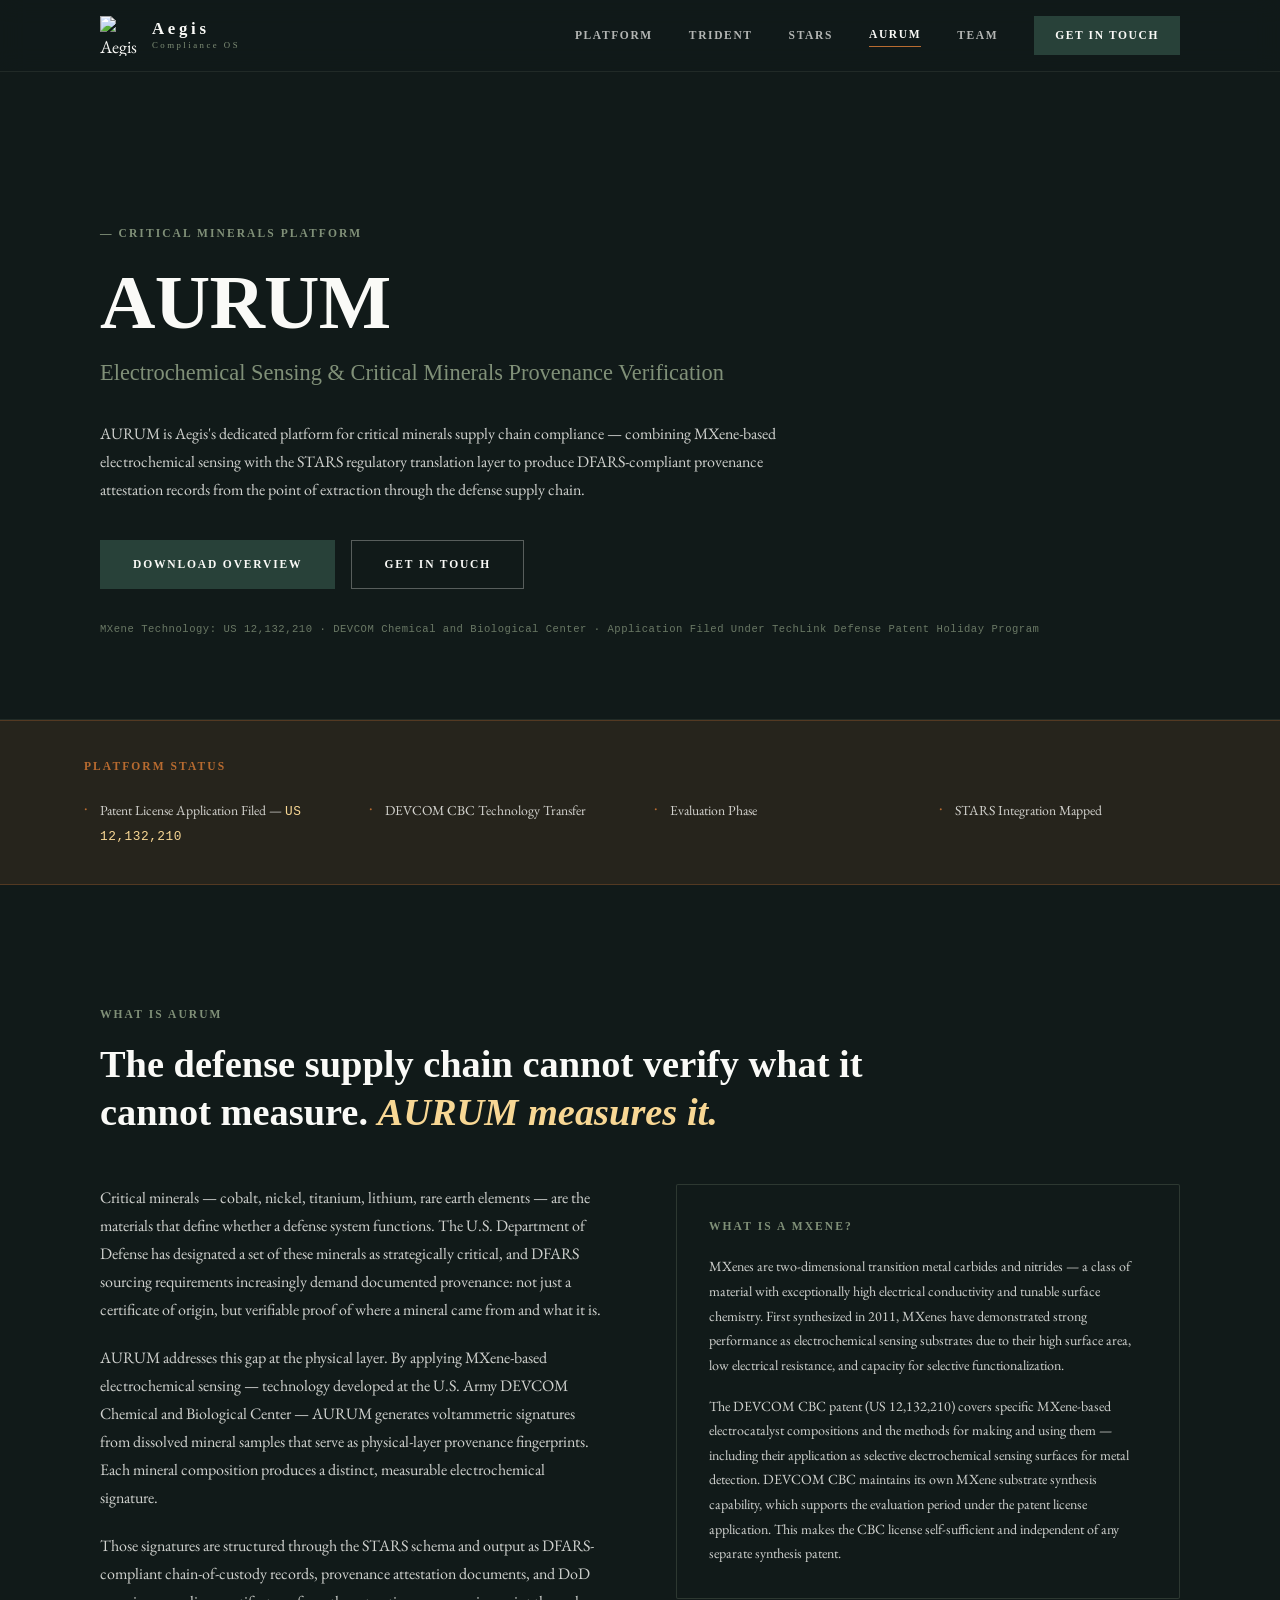
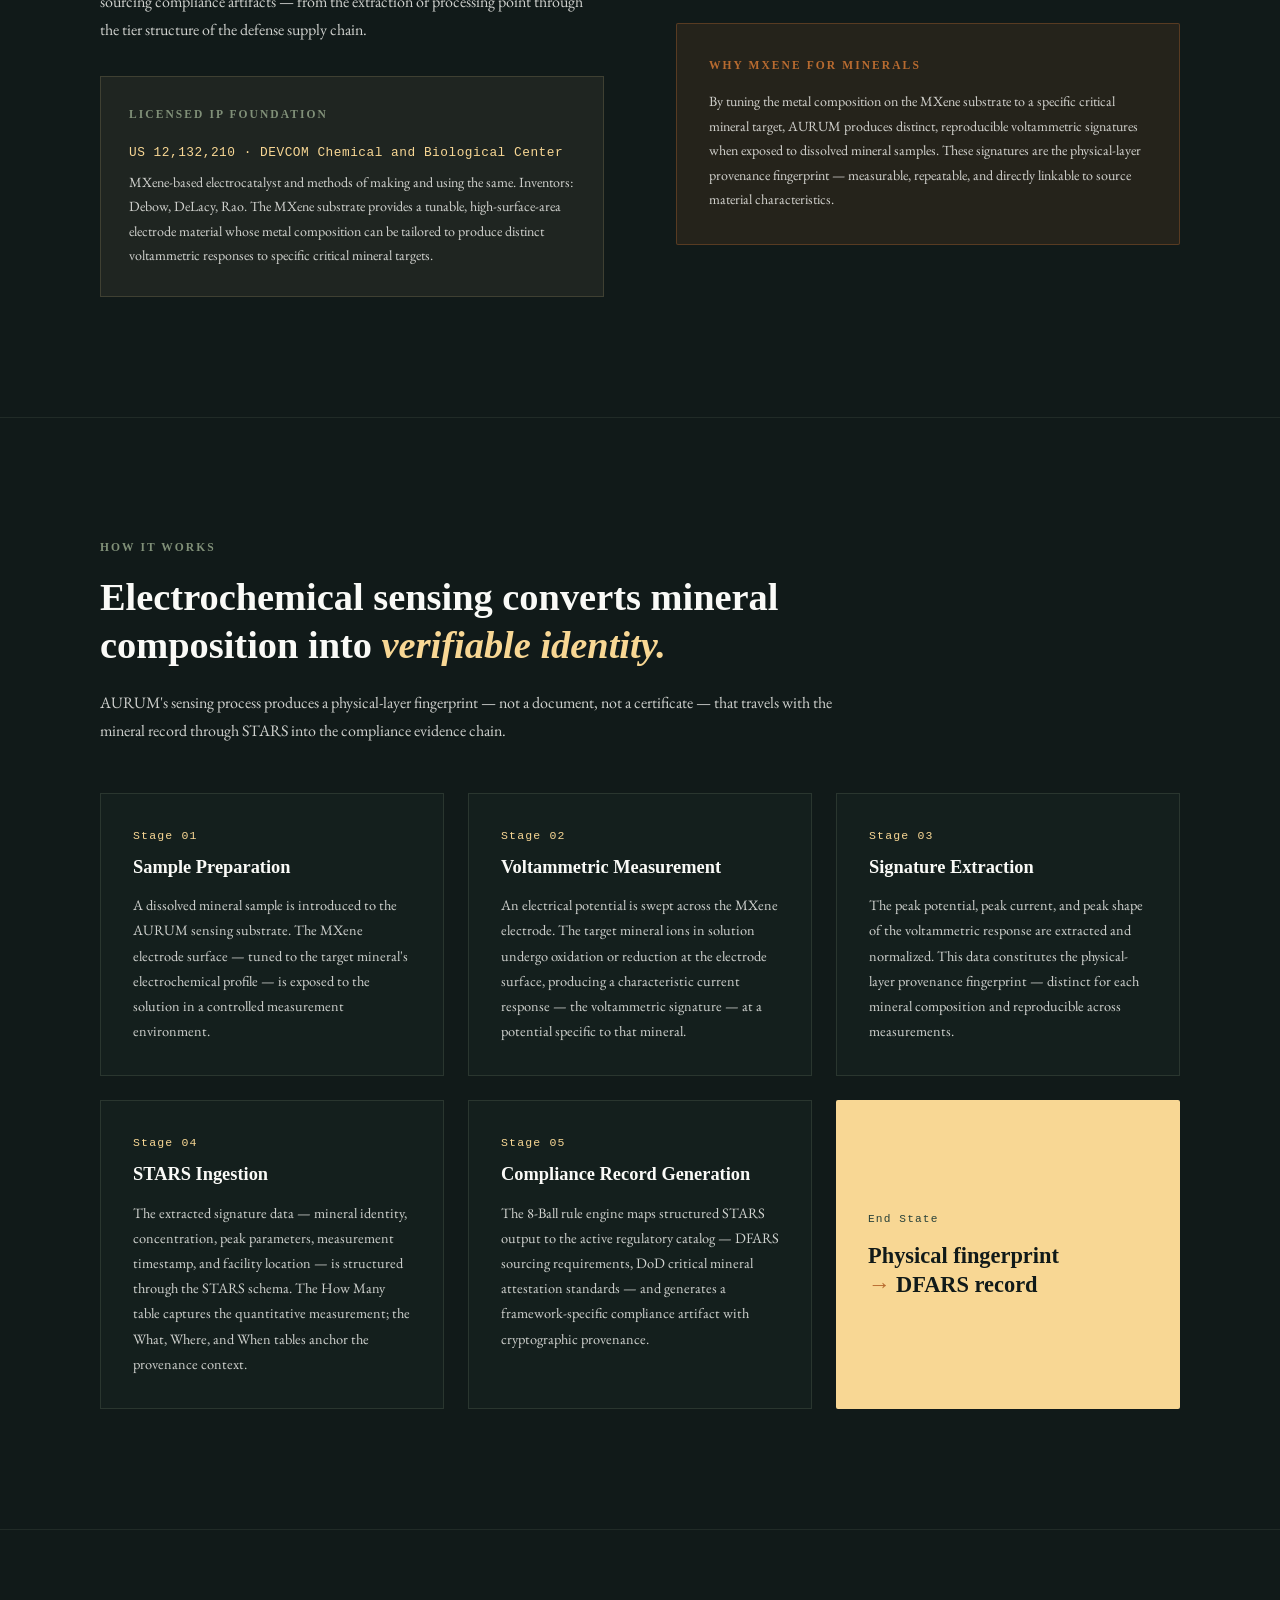
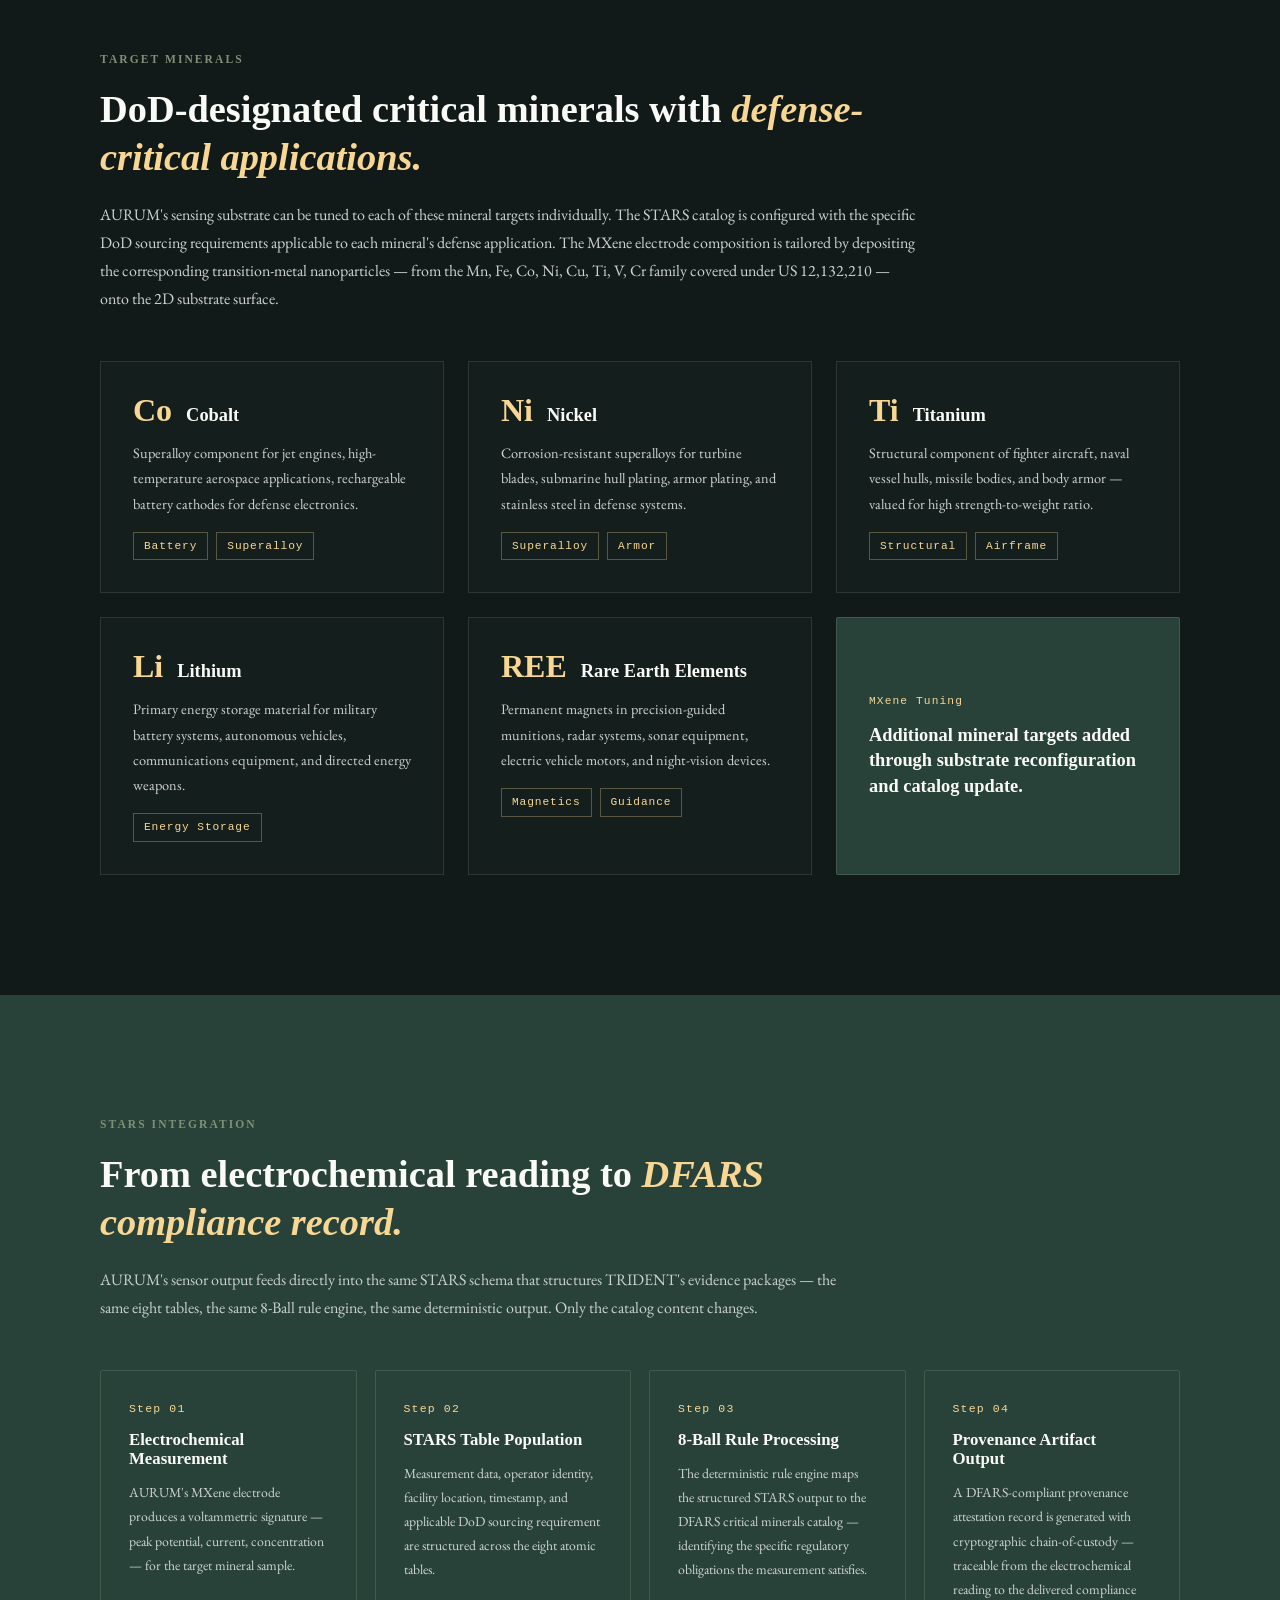
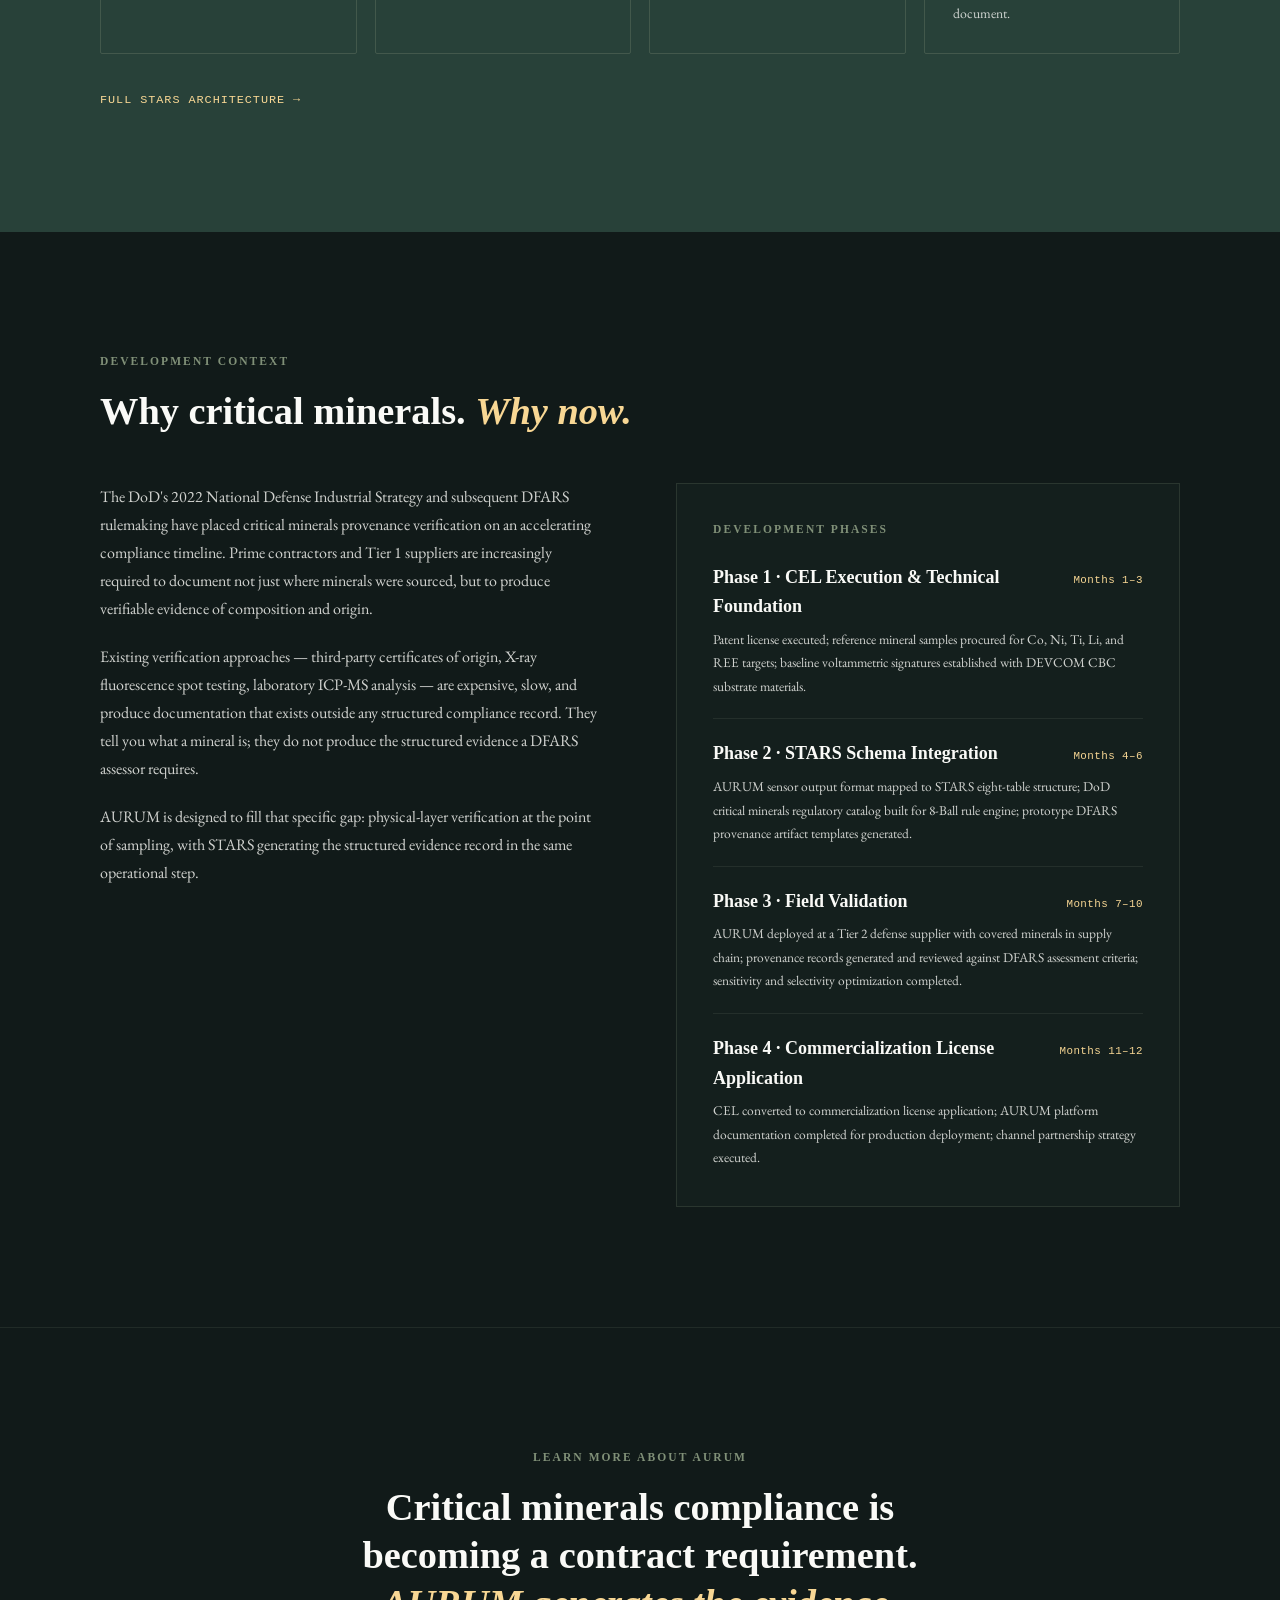
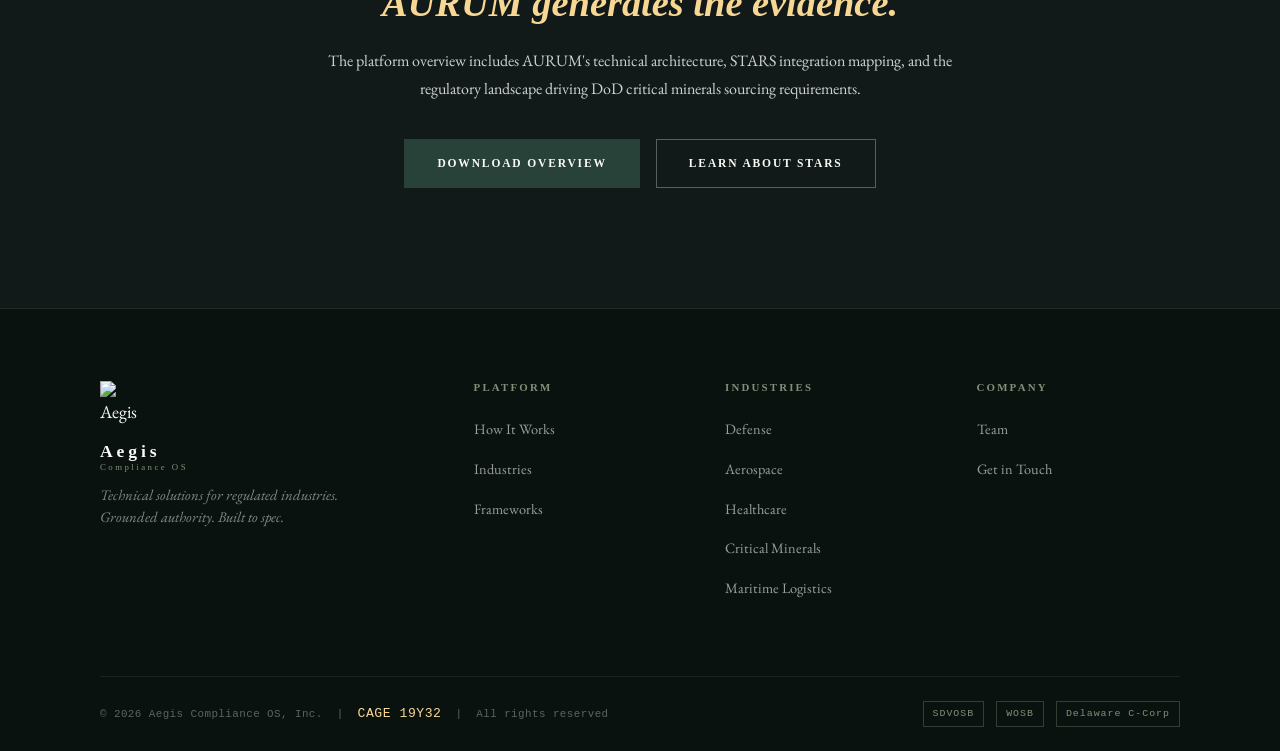
==== pages/aurum.html @ c2fa93b2 "Add AURUM product page (critical minerals platform) Electrochemical sensing & critical minerals prov" ====
<!DOCTYPE html>
<html lang="en">
<head>
  <meta charset="UTF-8">
  <meta name="viewport" content="width=device-width, initial-scale=1.0">
  <title>AURUM — Aegis Compliance OS, Inc.</title>
  <meta name="description" content="AURUM is Aegis's electrochemical sensing platform for critical minerals provenance verification. Built on MXene-based electrocatalyst technology licensed from the U.S. Army DEVCOM Chemical and Biological Center, AURUM generates physical-layer mineral signatures and converts them into DFARS-compliant provenance attestation records through the STARS schema.">
  <link rel="stylesheet" href="../css/kanea.css">
  <link rel="icon" type="image/svg+xml" href="../images/KANEA_logo_emerald.svg">
</head>
<body>

  <header id="site-nav" class="site-nav"></header>

  <main class="main-content">

    <!-- ── HERO ──────────────────────────────────────────── -->
    <section class="page-header">
      <div class="container">
        <p class="eyebrow" style="margin-bottom:16px;">— Critical Minerals Platform</p>
        <h1 class="display" style="margin-bottom:8px;">AURUM</h1>
        <p style="font-family:var(--font-display);font-size:clamp(1.1rem,2vw,1.4rem);color:var(--wasabi);margin-bottom:28px;">Electrochemical Sensing &amp; Critical Minerals Provenance Verification</p>
        <p class="body-text" style="max-width:680px;">
          AURUM is Aegis's dedicated platform for critical minerals supply chain compliance — combining MXene-based electrochemical sensing with the STARS regulatory translation layer to produce DFARS-compliant provenance attestation records from the point of extraction through the defense supply chain.
        </p>
        <div style="display:flex;gap:16px;flex-wrap:wrap;margin-top:36px;">
          <a href="contact.html" class="btn-primary">Download Overview</a>
          <a href="contact.html" class="btn-ghost">Get in Touch</a>
        </div>
        <p class="mono" style="font-size:0.66rem;letter-spacing:0.05em;color:var(--wasabi);margin-top:32px;opacity:0.8;">
          MXene Technology: US 12,132,210 · DEVCOM Chemical and Biological Center · Application Filed Under TechLink Defense Patent Holiday Program
        </p>
      </div>
    </section>

    <!-- ── STATUS BAR ────────────────────────────────────── -->
    <div style="background:rgba(184,107,48,0.12);border-top:1px solid rgba(184,107,48,0.3);border-bottom:1px solid rgba(184,107,48,0.3);">
      <div class="container" style="padding:36px 24px;">
        <p class="eyebrow" style="margin-bottom:22px;color:var(--earth);">Platform Status</p>
        <div class="grid-2" style="grid-template-columns:repeat(4,1fr);gap:28px;">
          <div style="display:flex;gap:12px;align-items:flex-start;">
            <span style="color:var(--earth);font-size:1.1rem;line-height:1;">·</span>
            <span class="body-text" style="font-size:0.86rem;margin:0;">Patent License Application Filed — <span class="mono" style="color:var(--khaki);font-size:0.8rem;">US 12,132,210</span></span>
          </div>
          <div style="display:flex;gap:12px;align-items:flex-start;">
            <span style="color:var(--earth);font-size:1.1rem;line-height:1;">·</span>
            <span class="body-text" style="font-size:0.86rem;margin:0;">DEVCOM CBC Technology Transfer</span>
          </div>
          <div style="display:flex;gap:12px;align-items:flex-start;">
            <span style="color:var(--earth);font-size:1.1rem;line-height:1;">·</span>
            <span class="body-text" style="font-size:0.86rem;margin:0;">Evaluation Phase</span>
          </div>
          <div style="display:flex;gap:12px;align-items:flex-start;">
            <span style="color:var(--earth);font-size:1.1rem;line-height:1;">·</span>
            <span class="body-text" style="font-size:0.86rem;margin:0;">STARS Integration Mapped</span>
          </div>
        </div>
      </div>
    </div>

    <!-- ── WHAT IS AURUM ─────────────────────────────────── -->
    <section id="what-is-aurum">
      <div class="container">
        <p class="eyebrow" style="margin-bottom:16px;">What Is AURUM</p>
        <h2 style="font-family:var(--font-display);font-weight:700;font-size:clamp(1.7rem,3.2vw,2.4rem);line-height:1.25;color:var(--warm-white);max-width:820px;">
          The defense supply chain cannot verify what it cannot measure. <em style="color:var(--khaki);font-style:italic;">AURUM measures it.</em>
        </h2>
        <div class="grid-2" style="gap:72px;align-items:start;margin-top:48px;">
          <div>
            <p class="body-text" style="margin-bottom:20px;">
              Critical minerals — cobalt, nickel, titanium, lithium, rare earth elements — are the materials that define whether a defense system functions. The U.S. Department of Defense has designated a set of these minerals as strategically critical, and DFARS sourcing requirements increasingly demand documented provenance: not just a certificate of origin, but verifiable proof of where a mineral came from and what it is.
            </p>
            <p class="body-text" style="margin-bottom:20px;">
              AURUM addresses this gap at the physical layer. By applying MXene-based electrochemical sensing — technology developed at the U.S. Army DEVCOM Chemical and Biological Center — AURUM generates voltammetric signatures from dissolved mineral samples that serve as physical-layer provenance fingerprints. Each mineral composition produces a distinct, measurable electrochemical signature.
            </p>
            <p class="body-text" style="margin-bottom:32px;">
              Those signatures are structured through the STARS schema and output as DFARS-compliant chain-of-custody records, provenance attestation documents, and DoD sourcing compliance artifacts — from the extraction or processing point through the tier structure of the defense supply chain.
            </p>
            <div class="panel-khaki" style="padding:28px;">
              <p class="eyebrow" style="margin-bottom:18px;">Licensed IP Foundation</p>
              <p class="mono" style="font-size:0.8rem;color:var(--khaki);margin-bottom:6px;">US 12,132,210 · DEVCOM Chemical and Biological Center</p>
              <p class="body-text" style="font-size:0.88rem;margin:0;">MXene-based electrocatalyst and methods of making and using the same. Inventors: Debow, DeLacy, Rao. The MXene substrate provides a tunable, high-surface-area electrode material whose metal composition can be tailored to produce distinct voltammetric responses to specific critical mineral targets.</p>
            </div>
          </div>
          <div>
            <div style="background:var(--noir);border:1px solid rgba(128,144,120,0.25);border-radius:2px;padding:32px;margin-bottom:24px;">
              <p class="eyebrow" style="margin-bottom:18px;">What Is a MXene?</p>
              <p class="body-text" style="font-size:0.88rem;margin-bottom:16px;">MXenes are two-dimensional transition metal carbides and nitrides — a class of material with exceptionally high electrical conductivity and tunable surface chemistry. First synthesized in 2011, MXenes have demonstrated strong performance as electrochemical sensing substrates due to their high surface area, low electrical resistance, and capacity for selective functionalization.</p>
              <p class="body-text" style="font-size:0.88rem;margin:0;">The DEVCOM CBC patent (US 12,132,210) covers specific MXene-based electrocatalyst compositions and the methods for making and using them — including their application as selective electrochemical sensing surfaces for metal detection. DEVCOM CBC maintains its own MXene substrate synthesis capability, which supports the evaluation period under the patent license application. This makes the CBC license self-sufficient and independent of any separate synthesis patent.</p>
            </div>
            <div style="background:rgba(184,107,48,0.12);border:1px solid rgba(184,107,48,0.35);border-radius:2px;padding:32px;">
              <p class="eyebrow" style="margin-bottom:14px;color:var(--earth);">Why MXene for Minerals</p>
              <p class="body-text" style="font-size:0.88rem;margin:0;">By tuning the metal composition on the MXene substrate to a specific critical mineral target, AURUM produces distinct, reproducible voltammetric signatures when exposed to dissolved mineral samples. These signatures are the physical-layer provenance fingerprint — measurable, repeatable, and directly linkable to source material characteristics.</p>
            </div>
          </div>
        </div>
      </div>
    </section>

    <!-- ── HOW IT WORKS ──────────────────────────────────── -->
    <section style="background:var(--noir);border-top:1px solid rgba(128,144,120,0.15);border-bottom:1px solid rgba(128,144,120,0.15);">
      <div class="container">
        <p class="eyebrow" style="margin-bottom:16px;">How It Works</p>
        <h2 style="font-family:var(--font-display);font-weight:700;font-size:clamp(1.7rem,3.2vw,2.4rem);line-height:1.25;color:var(--warm-white);max-width:820px;">
          Electrochemical sensing converts mineral composition into <em style="color:var(--khaki);font-style:italic;">verifiable identity.</em>
        </h2>
        <p class="body-text" style="max-width:760px;margin-top:20px;">
          AURUM's sensing process produces a physical-layer fingerprint — not a document, not a certificate — that travels with the mineral record through STARS into the compliance evidence chain.
        </p>

        <div class="grid-3" style="gap:24px;margin-top:48px;">
          <div class="card" style="padding:32px;">
            <p class="mono" style="color:var(--khaki);font-size:0.72rem;letter-spacing:0.1em;margin-bottom:12px;">Stage 01</p>
            <h3 style="font-family:var(--font-display);font-weight:700;font-size:1.15rem;color:var(--warm-white);margin-bottom:14px;">Sample Preparation</h3>
            <p class="body-text" style="font-size:0.9rem;margin:0;">A dissolved mineral sample is introduced to the AURUM sensing substrate. The MXene electrode surface — tuned to the target mineral's electrochemical profile — is exposed to the solution in a controlled measurement environment.</p>
          </div>
          <div class="card" style="padding:32px;">
            <p class="mono" style="color:var(--khaki);font-size:0.72rem;letter-spacing:0.1em;margin-bottom:12px;">Stage 02</p>
            <h3 style="font-family:var(--font-display);font-weight:700;font-size:1.15rem;color:var(--warm-white);margin-bottom:14px;">Voltammetric Measurement</h3>
            <p class="body-text" style="font-size:0.9rem;margin:0;">An electrical potential is swept across the MXene electrode. The target mineral ions in solution undergo oxidation or reduction at the electrode surface, producing a characteristic current response — the voltammetric signature — at a potential specific to that mineral.</p>
          </div>
          <div class="card" style="padding:32px;">
            <p class="mono" style="color:var(--khaki);font-size:0.72rem;letter-spacing:0.1em;margin-bottom:12px;">Stage 03</p>
            <h3 style="font-family:var(--font-display);font-weight:700;font-size:1.15rem;color:var(--warm-white);margin-bottom:14px;">Signature Extraction</h3>
            <p class="body-text" style="font-size:0.9rem;margin:0;">The peak potential, peak current, and peak shape of the voltammetric response are extracted and normalized. This data constitutes the physical-layer provenance fingerprint — distinct for each mineral composition and reproducible across measurements.</p>
          </div>
          <div class="card" style="padding:32px;">
            <p class="mono" style="color:var(--khaki);font-size:0.72rem;letter-spacing:0.1em;margin-bottom:12px;">Stage 04</p>
            <h3 style="font-family:var(--font-display);font-weight:700;font-size:1.15rem;color:var(--warm-white);margin-bottom:14px;">STARS Ingestion</h3>
            <p class="body-text" style="font-size:0.9rem;margin:0;">The extracted signature data — mineral identity, concentration, peak parameters, measurement timestamp, and facility location — is structured through the STARS schema. The How Many table captures the quantitative measurement; the What, Where, and When tables anchor the provenance context.</p>
          </div>
          <div class="card" style="padding:32px;">
            <p class="mono" style="color:var(--khaki);font-size:0.72rem;letter-spacing:0.1em;margin-bottom:12px;">Stage 05</p>
            <h3 style="font-family:var(--font-display);font-weight:700;font-size:1.15rem;color:var(--warm-white);margin-bottom:14px;">Compliance Record Generation</h3>
            <p class="body-text" style="font-size:0.9rem;margin:0;">The 8-Ball rule engine maps structured STARS output to the active regulatory catalog — DFARS sourcing requirements, DoD critical mineral attestation standards — and generates a framework-specific compliance artifact with cryptographic provenance.</p>
          </div>
          <div style="background:var(--khaki);border-radius:2px;padding:32px;display:flex;flex-direction:column;justify-content:center;">
            <p class="mono" style="font-size:0.7rem;letter-spacing:0.1em;color:var(--emerald);margin-bottom:12px;">End State</p>
            <p style="font-family:var(--font-display);font-weight:700;font-size:1.4rem;line-height:1.3;color:var(--noir);margin:0;">Physical fingerprint<br><span style="color:var(--earth);">→</span> DFARS record</p>
          </div>
        </div>
      </div>
    </section>

    <!-- ── TARGET MINERALS ───────────────────────────────── -->
    <section>
      <div class="container">
        <p class="eyebrow" style="margin-bottom:16px;">Target Minerals</p>
        <h2 style="font-family:var(--font-display);font-weight:700;font-size:clamp(1.7rem,3.2vw,2.4rem);line-height:1.25;color:var(--warm-white);max-width:780px;">
          DoD-designated critical minerals with <em style="color:var(--khaki);font-style:italic;">defense-critical applications.</em>
        </h2>
        <p class="body-text" style="max-width:820px;margin-top:20px;">
          AURUM's sensing substrate can be tuned to each of these mineral targets individually. The STARS catalog is configured with the specific DoD sourcing requirements applicable to each mineral's defense application. The MXene electrode composition is tailored by depositing the corresponding transition-metal nanoparticles — from the Mn, Fe, Co, Ni, Cu, Ti, V, Cr family covered under US 12,132,210 — onto the 2D substrate surface.
        </p>

        <div class="grid-3" style="gap:24px;margin-top:48px;">

          <div class="card" style="padding:32px;">
            <div style="display:flex;align-items:baseline;gap:14px;margin-bottom:14px;">
              <span style="font-family:var(--font-display);font-weight:700;font-size:2rem;color:var(--khaki);line-height:1;">Co</span>
              <h3 style="font-family:var(--font-display);font-weight:700;font-size:1.15rem;color:var(--warm-white);margin:0;">Cobalt</h3>
            </div>
            <p class="body-text" style="font-size:0.9rem;margin-bottom:16px;">Superalloy component for jet engines, high-temperature aerospace applications, rechargeable battery cathodes for defense electronics.</p>
            <div style="display:flex;flex-wrap:wrap;gap:8px;"><span class="tag">Battery</span><span class="tag">Superalloy</span></div>
          </div>

          <div class="card" style="padding:32px;">
            <div style="display:flex;align-items:baseline;gap:14px;margin-bottom:14px;">
              <span style="font-family:var(--font-display);font-weight:700;font-size:2rem;color:var(--khaki);line-height:1;">Ni</span>
              <h3 style="font-family:var(--font-display);font-weight:700;font-size:1.15rem;color:var(--warm-white);margin:0;">Nickel</h3>
            </div>
            <p class="body-text" style="font-size:0.9rem;margin-bottom:16px;">Corrosion-resistant superalloys for turbine blades, submarine hull plating, armor plating, and stainless steel in defense systems.</p>
            <div style="display:flex;flex-wrap:wrap;gap:8px;"><span class="tag">Superalloy</span><span class="tag">Armor</span></div>
          </div>

          <div class="card" style="padding:32px;">
            <div style="display:flex;align-items:baseline;gap:14px;margin-bottom:14px;">
              <span style="font-family:var(--font-display);font-weight:700;font-size:2rem;color:var(--khaki);line-height:1;">Ti</span>
              <h3 style="font-family:var(--font-display);font-weight:700;font-size:1.15rem;color:var(--warm-white);margin:0;">Titanium</h3>
            </div>
            <p class="body-text" style="font-size:0.9rem;margin-bottom:16px;">Structural component of fighter aircraft, naval vessel hulls, missile bodies, and body armor — valued for high strength-to-weight ratio.</p>
            <div style="display:flex;flex-wrap:wrap;gap:8px;"><span class="tag">Structural</span><span class="tag">Airframe</span></div>
          </div>

          <div class="card" style="padding:32px;">
            <div style="display:flex;align-items:baseline;gap:14px;margin-bottom:14px;">
              <span style="font-family:var(--font-display);font-weight:700;font-size:2rem;color:var(--khaki);line-height:1;">Li</span>
              <h3 style="font-family:var(--font-display);font-weight:700;font-size:1.15rem;color:var(--warm-white);margin:0;">Lithium</h3>
            </div>
            <p class="body-text" style="font-size:0.9rem;margin-bottom:16px;">Primary energy storage material for military battery systems, autonomous vehicles, communications equipment, and directed energy weapons.</p>
            <div style="display:flex;flex-wrap:wrap;gap:8px;"><span class="tag">Energy Storage</span></div>
          </div>

          <div class="card" style="padding:32px;">
            <div style="display:flex;align-items:baseline;gap:14px;margin-bottom:14px;">
              <span style="font-family:var(--font-display);font-weight:700;font-size:2rem;color:var(--khaki);line-height:1;">REE</span>
              <h3 style="font-family:var(--font-display);font-weight:700;font-size:1.15rem;color:var(--warm-white);margin:0;">Rare Earth Elements</h3>
            </div>
            <p class="body-text" style="font-size:0.9rem;margin-bottom:16px;">Permanent magnets in precision-guided munitions, radar systems, sonar equipment, electric vehicle motors, and night-vision devices.</p>
            <div style="display:flex;flex-wrap:wrap;gap:8px;"><span class="tag">Magnetics</span><span class="tag">Guidance</span></div>
          </div>

          <div style="background:var(--emerald);border:1px solid rgba(128,144,120,0.3);border-radius:2px;padding:32px;display:flex;flex-direction:column;justify-content:center;">
            <p class="mono" style="font-size:0.7rem;letter-spacing:0.1em;color:var(--khaki);margin-bottom:12px;">MXene Tuning</p>
            <p style="font-family:var(--font-display);font-weight:700;font-size:1.15rem;line-height:1.4;color:var(--warm-white);margin:0;">Additional mineral targets added through substrate reconfiguration and catalog update.</p>
          </div>

        </div>
      </div>
    </section>

    <!-- ── STARS INTEGRATION ─────────────────────────────── -->
    <section style="background:var(--emerald);">
      <div class="container">
        <p class="eyebrow" style="margin-bottom:16px;">STARS Integration</p>
        <h2 style="font-family:var(--font-display);font-weight:700;font-size:clamp(1.7rem,3.2vw,2.4rem);line-height:1.25;color:var(--warm-white);max-width:720px;">
          From electrochemical reading to <em style="color:var(--khaki);font-style:italic;">DFARS compliance record.</em>
        </h2>
        <p class="body-text" style="max-width:760px;margin-top:20px;color:rgba(250,250,247,0.78);">
          AURUM's sensor output feeds directly into the same STARS schema that structures TRIDENT's evidence packages — the same eight tables, the same 8-Ball rule engine, the same deterministic output. Only the catalog content changes.
        </p>

        <div class="grid-2" style="grid-template-columns:repeat(4,1fr);gap:18px;margin-top:48px;">
          <div style="border:1px solid rgba(128,144,120,0.3);border-radius:2px;padding:28px;">
            <p class="mono" style="color:var(--khaki);font-size:0.72rem;letter-spacing:0.1em;margin-bottom:12px;">Step 01</p>
            <h3 style="font-family:var(--font-display);font-weight:700;font-size:1.05rem;color:var(--warm-white);margin-bottom:12px;">Electrochemical Measurement</h3>
            <p class="body-text" style="font-size:0.86rem;margin:0;color:rgba(250,250,247,0.8);">AURUM's MXene electrode produces a voltammetric signature — peak potential, current, concentration — for the target mineral sample.</p>
          </div>
          <div style="border:1px solid rgba(128,144,120,0.3);border-radius:2px;padding:28px;">
            <p class="mono" style="color:var(--khaki);font-size:0.72rem;letter-spacing:0.1em;margin-bottom:12px;">Step 02</p>
            <h3 style="font-family:var(--font-display);font-weight:700;font-size:1.05rem;color:var(--warm-white);margin-bottom:12px;">STARS Table Population</h3>
            <p class="body-text" style="font-size:0.86rem;margin:0;color:rgba(250,250,247,0.8);">Measurement data, operator identity, facility location, timestamp, and applicable DoD sourcing requirement are structured across the eight atomic tables.</p>
          </div>
          <div style="border:1px solid rgba(128,144,120,0.3);border-radius:2px;padding:28px;">
            <p class="mono" style="color:var(--khaki);font-size:0.72rem;letter-spacing:0.1em;margin-bottom:12px;">Step 03</p>
            <h3 style="font-family:var(--font-display);font-weight:700;font-size:1.05rem;color:var(--warm-white);margin-bottom:12px;">8-Ball Rule Processing</h3>
            <p class="body-text" style="font-size:0.86rem;margin:0;color:rgba(250,250,247,0.8);">The deterministic rule engine maps the structured STARS output to the DFARS critical minerals catalog — identifying the specific regulatory obligations the measurement satisfies.</p>
          </div>
          <div style="border:1px solid rgba(128,144,120,0.3);border-radius:2px;padding:28px;">
            <p class="mono" style="color:var(--khaki);font-size:0.72rem;letter-spacing:0.1em;margin-bottom:12px;">Step 04</p>
            <h3 style="font-family:var(--font-display);font-weight:700;font-size:1.05rem;color:var(--warm-white);margin-bottom:12px;">Provenance Artifact Output</h3>
            <p class="body-text" style="font-size:0.86rem;margin:0;color:rgba(250,250,247,0.8);">A DFARS-compliant provenance attestation record is generated with cryptographic chain-of-custody — traceable from the electrochemical reading to the delivered compliance document.</p>
          </div>
        </div>
        <p style="margin-top:28px;"><a href="stars.html" class="mono" style="font-size:0.74rem;letter-spacing:0.08em;text-transform:uppercase;color:var(--khaki);text-decoration:none;">Full STARS architecture →</a></p>
      </div>
    </section>

    <!-- ── DEVELOPMENT CONTEXT ───────────────────────────── -->
    <section>
      <div class="container">
        <p class="eyebrow" style="margin-bottom:16px;">Development Context</p>
        <h2 style="font-family:var(--font-display);font-weight:700;font-size:clamp(1.7rem,3.2vw,2.4rem);line-height:1.25;color:var(--warm-white);max-width:680px;">
          Why critical minerals. <em style="color:var(--khaki);font-style:italic;">Why now.</em>
        </h2>
        <div class="grid-2" style="gap:72px;align-items:start;margin-top:48px;">
          <div>
            <p class="body-text" style="margin-bottom:20px;">
              The DoD's 2022 National Defense Industrial Strategy and subsequent DFARS rulemaking have placed critical minerals provenance verification on an accelerating compliance timeline. Prime contractors and Tier 1 suppliers are increasingly required to document not just where minerals were sourced, but to produce verifiable evidence of composition and origin.
            </p>
            <p class="body-text" style="margin-bottom:20px;">
              Existing verification approaches — third-party certificates of origin, X-ray fluorescence spot testing, laboratory ICP-MS analysis — are expensive, slow, and produce documentation that exists outside any structured compliance record. They tell you what a mineral is; they do not produce the structured evidence a DFARS assessor requires.
            </p>
            <p class="body-text" style="margin:0;">
              AURUM is designed to fill that specific gap: physical-layer verification at the point of sampling, with STARS generating the structured evidence record in the same operational step.
            </p>
          </div>
          <div class="card" style="padding:36px;">
            <p class="eyebrow" style="margin-bottom:24px;">Development Phases</p>
            <div style="display:flex;flex-direction:column;">
              <div style="padding-bottom:20px;border-bottom:1px solid rgba(128,144,120,0.15);">
                <div style="display:flex;justify-content:space-between;align-items:baseline;margin-bottom:6px;">
                  <strong style="color:var(--warm-white);font-family:var(--font-display);">Phase 1 · CEL Execution &amp; Technical Foundation</strong>
                  <span class="mono" style="font-size:0.68rem;color:var(--khaki);white-space:nowrap;">Months 1–3</span>
                </div>
                <p class="body-text" style="font-size:0.84rem;margin:0;">Patent license executed; reference mineral samples procured for Co, Ni, Ti, Li, and REE targets; baseline voltammetric signatures established with DEVCOM CBC substrate materials.</p>
              </div>
              <div style="padding:20px 0;border-bottom:1px solid rgba(128,144,120,0.15);">
                <div style="display:flex;justify-content:space-between;align-items:baseline;margin-bottom:6px;">
                  <strong style="color:var(--warm-white);font-family:var(--font-display);">Phase 2 · STARS Schema Integration</strong>
                  <span class="mono" style="font-size:0.68rem;color:var(--khaki);white-space:nowrap;">Months 4–6</span>
                </div>
                <p class="body-text" style="font-size:0.84rem;margin:0;">AURUM sensor output format mapped to STARS eight-table structure; DoD critical minerals regulatory catalog built for 8-Ball rule engine; prototype DFARS provenance artifact templates generated.</p>
              </div>
              <div style="padding:20px 0;border-bottom:1px solid rgba(128,144,120,0.15);">
                <div style="display:flex;justify-content:space-between;align-items:baseline;margin-bottom:6px;">
                  <strong style="color:var(--warm-white);font-family:var(--font-display);">Phase 3 · Field Validation</strong>
                  <span class="mono" style="font-size:0.68rem;color:var(--khaki);white-space:nowrap;">Months 7–10</span>
                </div>
                <p class="body-text" style="font-size:0.84rem;margin:0;">AURUM deployed at a Tier 2 defense supplier with covered minerals in supply chain; provenance records generated and reviewed against DFARS assessment criteria; sensitivity and selectivity optimization completed.</p>
              </div>
              <div style="padding-top:20px;">
                <div style="display:flex;justify-content:space-between;align-items:baseline;margin-bottom:6px;">
                  <strong style="color:var(--warm-white);font-family:var(--font-display);">Phase 4 · Commercialization License Application</strong>
                  <span class="mono" style="font-size:0.68rem;color:var(--khaki);white-space:nowrap;">Months 11–12</span>
                </div>
                <p class="body-text" style="font-size:0.84rem;margin:0;">CEL converted to commercialization license application; AURUM platform documentation completed for production deployment; channel partnership strategy executed.</p>
              </div>
            </div>
          </div>
        </div>
      </div>
    </section>

    <!-- ── CTA ───────────────────────────────────────────── -->
    <section style="background:var(--noir);border-top:1px solid rgba(128,144,120,0.15);">
      <div class="container" style="text-align:center;max-width:720px;">
        <p class="eyebrow" style="margin-bottom:16px;">Learn More About AURUM</p>
        <h2 style="font-family:var(--font-display);font-weight:700;font-size:clamp(1.6rem,3.2vw,2.4rem);line-height:1.25;color:var(--warm-white);">
          Critical minerals compliance is becoming a contract requirement. <em style="color:var(--khaki);font-style:italic;">AURUM generates the evidence.</em>
        </h2>
        <p class="body-text" style="margin:20px auto 36px;">
          The platform overview includes AURUM's technical architecture, STARS integration mapping, and the regulatory landscape driving DoD critical minerals sourcing requirements.
        </p>
        <div style="display:flex;gap:16px;flex-wrap:wrap;justify-content:center;">
          <a href="contact.html" class="btn-primary">Download Overview</a>
          <a href="stars.html" class="btn-ghost">Learn About STARS</a>
        </div>
      </div>
    </section>

  </main>

  <div id="site-footer"></div>

  <script src="../js/components.js"></script>
  <script>
    renderNav('aurum');
    renderFooter();
  </script>
</body>
</html>
---- css/kanea.css ----
/* ============================================================
   Aegis Compliance OS — Brand CSS
   Brand Guide v1.0 · aegiscompli.tech
   ============================================================ */

@import url('https://fonts.googleapis.com/css2?family=EB+Garamond:ital,wght@0,400;0,500;1,400&display=swap');

/* ── Tokens ─────────────────────────────────────────────── */
:root {
  --emerald:      #284139;
  --wasabi:       #809078;
  --khaki:        #F8D794;
  --earth:        #B86B30;
  --noir:         #111A19;
  --warm-white:   #FAFAF7;

  --font-display: 'Georgia', 'Palatino Linotype', serif;
  --font-body:    'EB Garamond', Garamond, 'Times New Roman', serif;
  --font-mono:    'Courier New', Courier, monospace;

  --nav-h:        72px;
  --max-w:        1160px;
  --section-gap:  120px;
}

/* ── Reset ───────────────────────────────────────────────── */
*, *::before, *::after { box-sizing: border-box; margin: 0; padding: 0; }
html { scroll-behavior: smooth; }

body {
  background: var(--noir);
  color: var(--warm-white);
  font-family: var(--font-body);
  font-size: 18px;
  line-height: 1.65;
  -webkit-font-smoothing: antialiased;
}

img, svg { display: block; max-width: 100%; }
a { color: inherit; text-decoration: none; }
ul { list-style: none; }

/* ── Typography ──────────────────────────────────────────── */
h1, h2, h3, h4 {
  font-family: var(--font-display);
  font-weight: 700;
  line-height: 1.15;
}

.display {
  font-size: clamp(2.8rem, 6vw, 5rem);
  letter-spacing: -0.01em;
}

h2.section-title {
  font-size: clamp(1.8rem, 3vw, 2.6rem);
  color: var(--warm-white);
}

h3 { font-size: 1.25rem; }

.eyebrow {
  font-family: var(--font-display);
  font-size: 0.72rem;
  font-weight: 700;
  letter-spacing: 0.18em;
  text-transform: uppercase;
  color: var(--wasabi);
}

.body-text {
  font-family: var(--font-body);
  font-size: 1rem;
  line-height: 1.75;
  color: rgba(250,250,247,0.82);
}

.mono {
  font-family: var(--font-mono);
  font-size: 0.82rem;
  color: var(--khaki);
  letter-spacing: 0.04em;
}

/* ── Layout ──────────────────────────────────────────────── */
.container {
  width: 100%;
  max-width: var(--max-w);
  margin: 0 auto;
  padding: 0 40px;
}

section { padding: var(--section-gap) 0; }

/* ── Navigation ──────────────────────────────────────────── */
.site-nav {
  position: fixed;
  top: 0; left: 0; right: 0;
  height: var(--nav-h);
  z-index: 100;
  background: rgba(17,26,25,0.92);
  backdrop-filter: blur(12px);
  -webkit-backdrop-filter: blur(12px);
  border-bottom: 1px solid rgba(128,144,120,0.15);
  transition: background 0.3s;
}

.nav-inner {
  display: flex;
  align-items: center;
  justify-content: space-between;
  height: 100%;
  max-width: var(--max-w);
  margin: 0 auto;
  padding: 0 40px;
}

.nav-logo {
  display: flex;
  align-items: center;
  gap: 12px;
  text-decoration: none;
}

.nav-logo img {
  width: 40px;
  height: 40px;
  object-fit: contain;
}

.nav-wordmark {
  font-family: var(--font-display);
  font-weight: 700;
  font-size: 1.05rem;
  letter-spacing: 0.22em;
  color: var(--warm-white);
  line-height: 1;
}

.nav-wordmark span {
  display: block;
  font-size: 0.55rem;
  letter-spacing: 0.28em;
  color: var(--wasabi);
  margin-top: 3px;
  font-weight: 400;
}

.nav-links {
  display: flex;
  align-items: center;
  gap: 36px;
}

.nav-links a {
  font-family: var(--font-display);
  font-size: 0.72rem;
  font-weight: 700;
  letter-spacing: 0.14em;
  text-transform: uppercase;
  color: rgba(250,250,247,0.7);
  transition: color 0.2s;
}

.nav-links a:hover,
.nav-links a.active { color: var(--warm-white); }

.nav-links a.active {
  border-bottom: 1px solid var(--earth);
  padding-bottom: 2px;
}

.nav-cta {
  font-family: var(--font-display);
  font-size: 0.72rem;
  font-weight: 700;
  letter-spacing: 0.14em;
  text-transform: uppercase;
  color: var(--warm-white) !important;
  background: var(--emerald);
  border: 1px solid var(--emerald);
  padding: 9px 20px;
  transition: background 0.2s, border-color 0.2s !important;
}

.nav-cta:hover {
  background: transparent !important;
  border-color: var(--wasabi) !important;
  color: var(--wasabi) !important;
}

.nav-hamburger {
  display: none;
  flex-direction: column;
  gap: 5px;
  cursor: pointer;
  padding: 4px;
  background: none;
  border: none;
}

.nav-hamburger span {
  display: block;
  width: 24px;
  height: 2px;
  background: var(--warm-white);
  transition: all 0.3s;
}

/* ── Emerald rule divider ────────────────────────────────── */
.rule {
  width: 48px;
  height: 2px;
  background: var(--emerald);
  margin: 20px 0 32px;
}

.rule-earth {
  width: 48px;
  height: 2px;
  background: var(--earth);
  margin: 20px 0 32px;
}

/* ── Buttons ─────────────────────────────────────────────── */
.btn-primary {
  display: inline-block;
  font-family: var(--font-display);
  font-weight: 700;
  font-size: 0.72rem;
  letter-spacing: 0.16em;
  text-transform: uppercase;
  color: var(--warm-white);
  background: var(--emerald);
  border: 1px solid var(--emerald);
  padding: 14px 32px;
  transition: background 0.2s, border-color 0.2s;
  cursor: pointer;
}

.btn-primary:hover {
  background: transparent;
  border-color: var(--wasabi);
  color: var(--wasabi);
}

.btn-ghost {
  display: inline-block;
  font-family: var(--font-display);
  font-weight: 700;
  font-size: 0.72rem;
  letter-spacing: 0.16em;
  text-transform: uppercase;
  color: var(--warm-white);
  border: 1px solid rgba(250,250,247,0.3);
  padding: 14px 32px;
  transition: border-color 0.2s, color 0.2s;
  cursor: pointer;
}

.btn-ghost:hover {
  border-color: var(--warm-white);
}

/* ── Cards ───────────────────────────────────────────────── */
.card {
  background: rgba(40,65,57,0.12);
  border: 1px solid rgba(128,144,120,0.2);
  padding: 40px;
  transition: border-color 0.25s;
}

.card:hover {
  border-color: rgba(128,144,120,0.5);
}

.card-earth {
  border-left: 3px solid var(--earth);
}

/* ── Page header (inner pages) ───────────────────────────── */
.page-header {
  padding-top: calc(var(--nav-h) + 80px);
  padding-bottom: 80px;
  border-bottom: 1px solid rgba(128,144,120,0.15);
}

/* ── Tags / badges ───────────────────────────────────────── */
.tag {
  display: inline-block;
  font-family: var(--font-mono);
  font-size: 0.7rem;
  letter-spacing: 0.08em;
  color: var(--khaki);
  border: 1px solid rgba(248,215,148,0.3);
  padding: 4px 10px;
}

.tag-emerald {
  color: var(--wasabi);
  border-color: rgba(128,144,120,0.4);
}

/* ── Two-col grid ────────────────────────────────────────── */
.grid-2 {
  display: grid;
  grid-template-columns: 1fr 1fr;
  gap: 48px;
}

.grid-3 {
  display: grid;
  grid-template-columns: repeat(3, 1fr);
  gap: 32px;
}

/* ── Khaki panel ─────────────────────────────────────────── */
.panel-khaki {
  background: rgba(248,215,148,0.06);
  border: 1px solid rgba(248,215,148,0.15);
  padding: 32px 40px;
}

/* ── Section accent line ─────────────────────────────────── */
.section-accent {
  border-top: 1px solid rgba(128,144,120,0.2);
  padding-top: var(--section-gap);
}

/* ── Footer ──────────────────────────────────────────────── */
.site-footer {
  background: #0A1210;
  border-top: 1px solid rgba(128,144,120,0.2);
  padding: 72px 0 0;
}

.footer-top {
  display: grid;
  grid-template-columns: 1.6fr 1fr 1fr 1fr;
  gap: 48px;
  padding-bottom: 64px;
  border-bottom: 1px solid rgba(128,144,120,0.15);
}

.footer-brand .nav-wordmark {
  font-size: 1.1rem;
  margin-top: 16px;
}

.footer-tagline {
  font-family: var(--font-body);
  font-style: italic;
  font-size: 0.92rem;
  color: rgba(250,250,247,0.5);
  margin-top: 12px;
  line-height: 1.5;
}

.footer-logo-mark {
  width: 48px;
  height: 48px;
}

.footer-col h4 {
  font-family: var(--font-display);
  font-size: 0.68rem;
  font-weight: 700;
  letter-spacing: 0.2em;
  text-transform: uppercase;
  color: var(--wasabi);
  margin-bottom: 20px;
}

.footer-col ul li {
  margin-bottom: 10px;
}

.footer-col ul li a {
  font-family: var(--font-body);
  font-size: 0.9rem;
  color: rgba(250,250,247,0.6);
  transition: color 0.2s;
}

.footer-col ul li a:hover {
  color: var(--warm-white);
}

.footer-bottom {
  display: flex;
  align-items: center;
  justify-content: space-between;
  padding: 24px 0;
  flex-wrap: wrap;
  gap: 12px;
}

.footer-legal {
  font-family: var(--font-mono);
  font-size: 0.68rem;
  color: rgba(250,250,247,0.35);
  letter-spacing: 0.04em;
  line-height: 1.7;
}

.footer-badges {
  display: flex;
  gap: 12px;
  align-items: center;
}

.badge {
  font-family: var(--font-mono);
  font-size: 0.62rem;
  letter-spacing: 0.1em;
  color: var(--wasabi);
  border: 1px solid rgba(128,144,120,0.35);
  padding: 4px 9px;
}

/* ── Main content offset for fixed nav ───────────────────── */
.main-content { padding-top: var(--nav-h); }

/* ── Responsive ──────────────────────────────────────────── */
@media (max-width: 900px) {
  :root { --section-gap: 80px; }
  .container { padding: 0 24px; }

  .nav-links { display: none; }
  .nav-hamburger { display: flex; }

  .nav-links.open {
    display: flex;
    flex-direction: column;
    position: fixed;
    top: var(--nav-h);
    left: 0; right: 0;
    background: var(--noir);
    padding: 32px 24px 48px;
    gap: 28px;
    border-bottom: 1px solid rgba(128,144,120,0.2);
  }

  .grid-2 { grid-template-columns: 1fr; gap: 32px; }
  .grid-3 { grid-template-columns: 1fr; }

  .footer-top {
    grid-template-columns: 1fr 1fr;
    gap: 40px;
  }

  .footer-bottom {
    flex-direction: column;
    align-items: flex-start;
  }
}

@media (max-width: 560px) {
  .footer-top { grid-template-columns: 1fr; }
  .nav-inner { padding: 0 20px; }
  .container { padding: 0 20px; }
}

@media (prefers-reduced-motion: reduce) {
  * { transition: none !important; animation: none !important; }
}
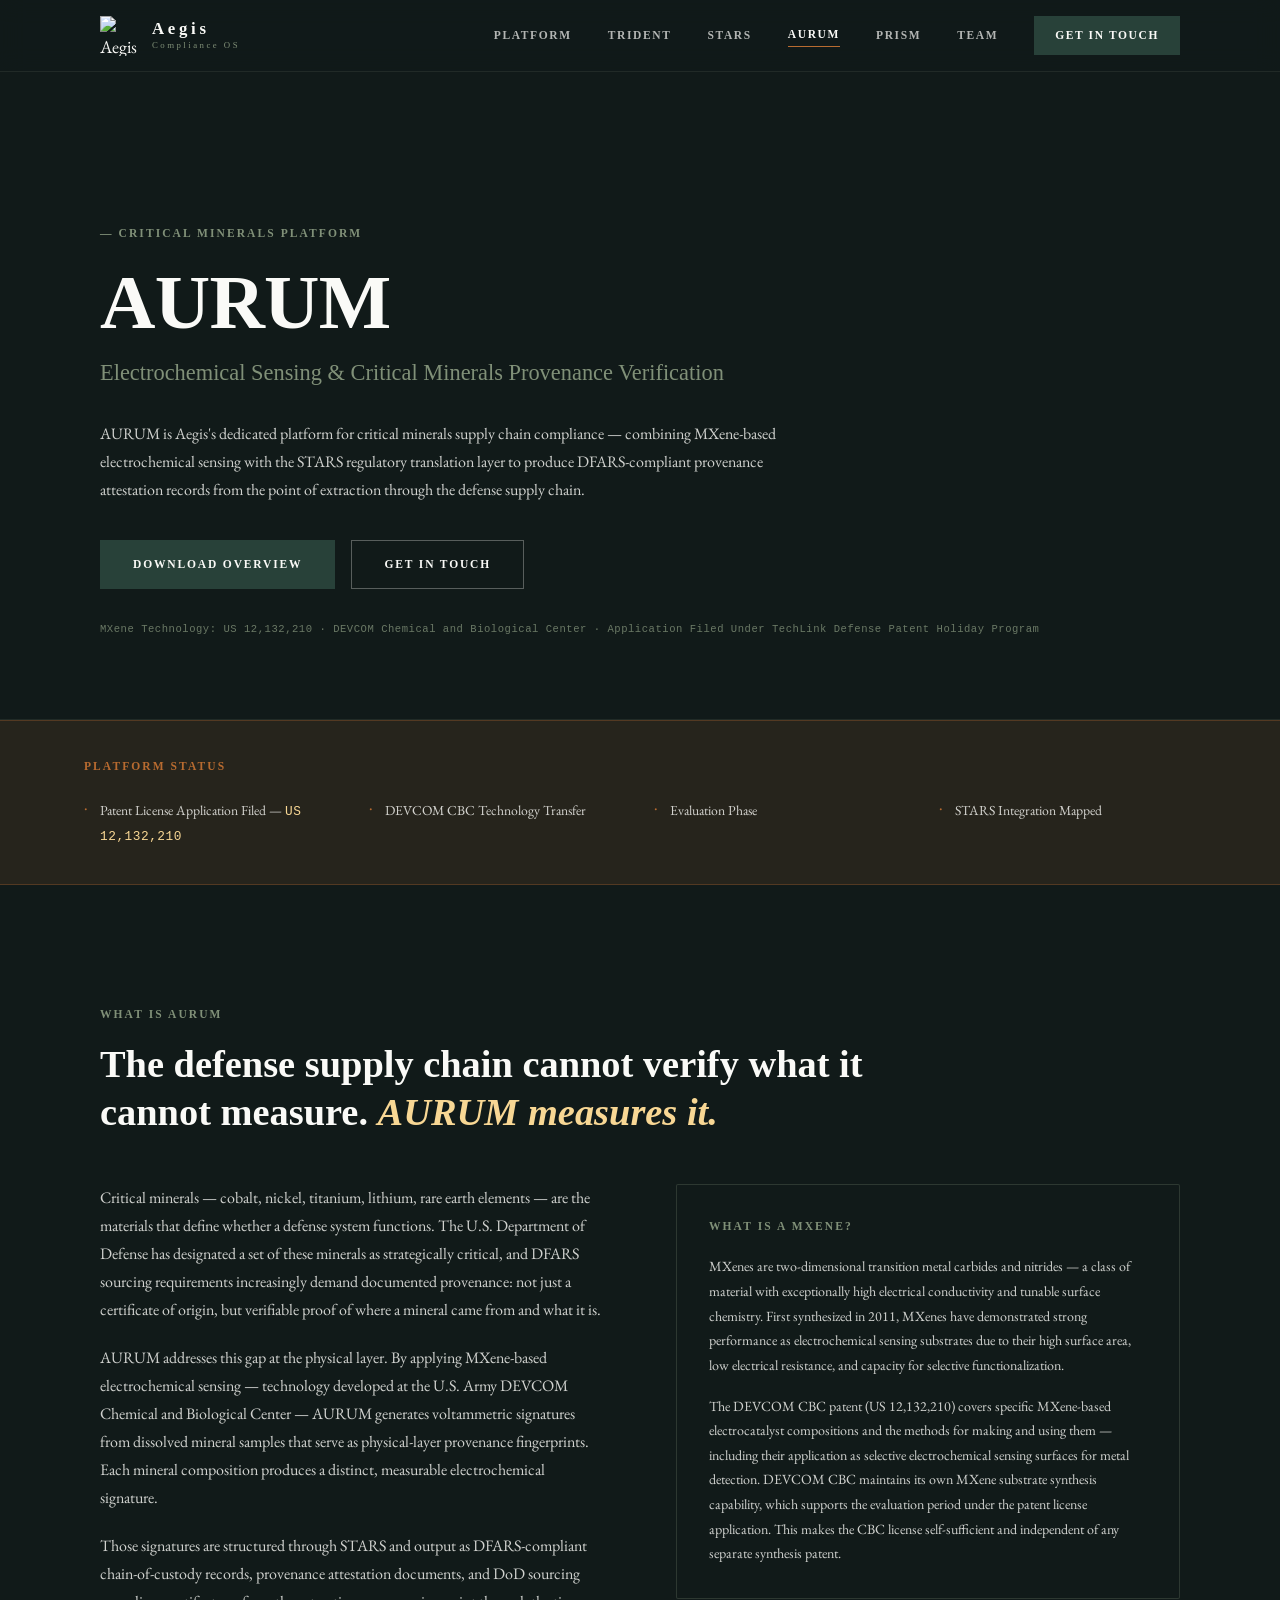
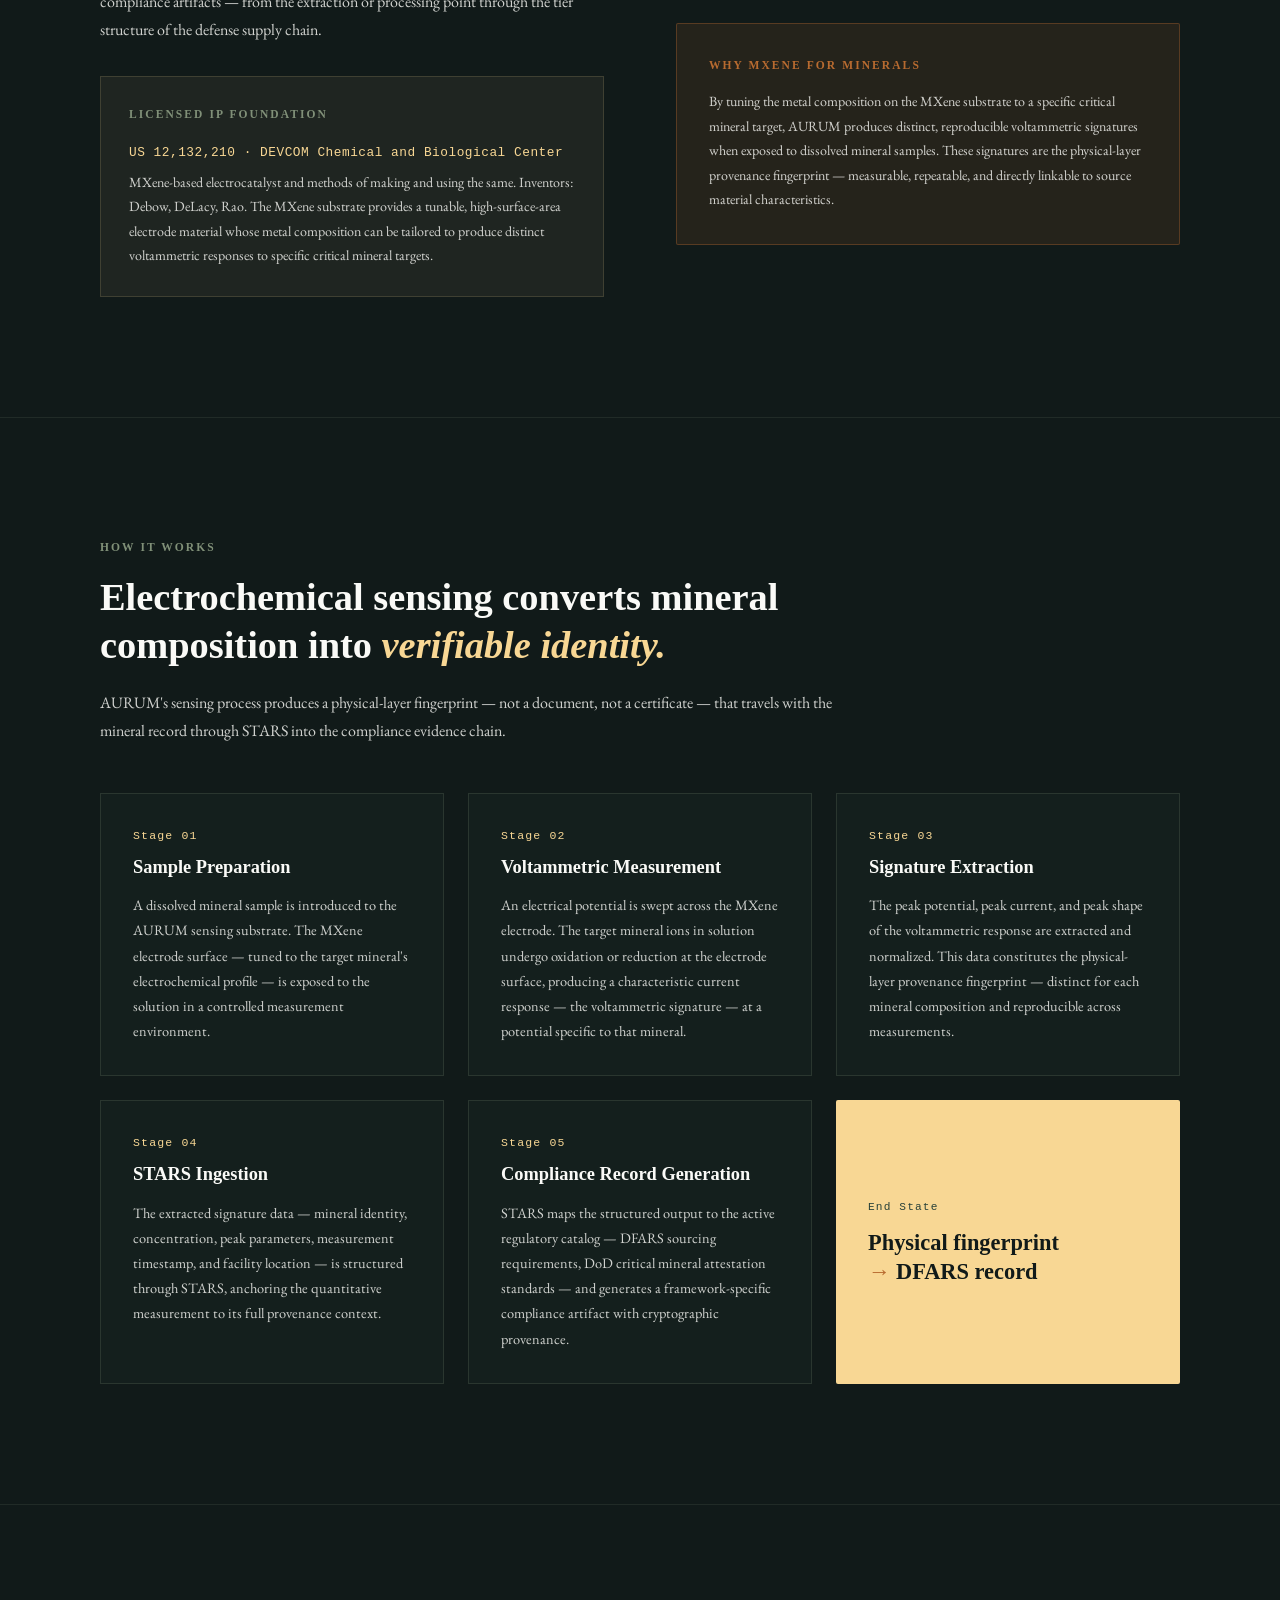
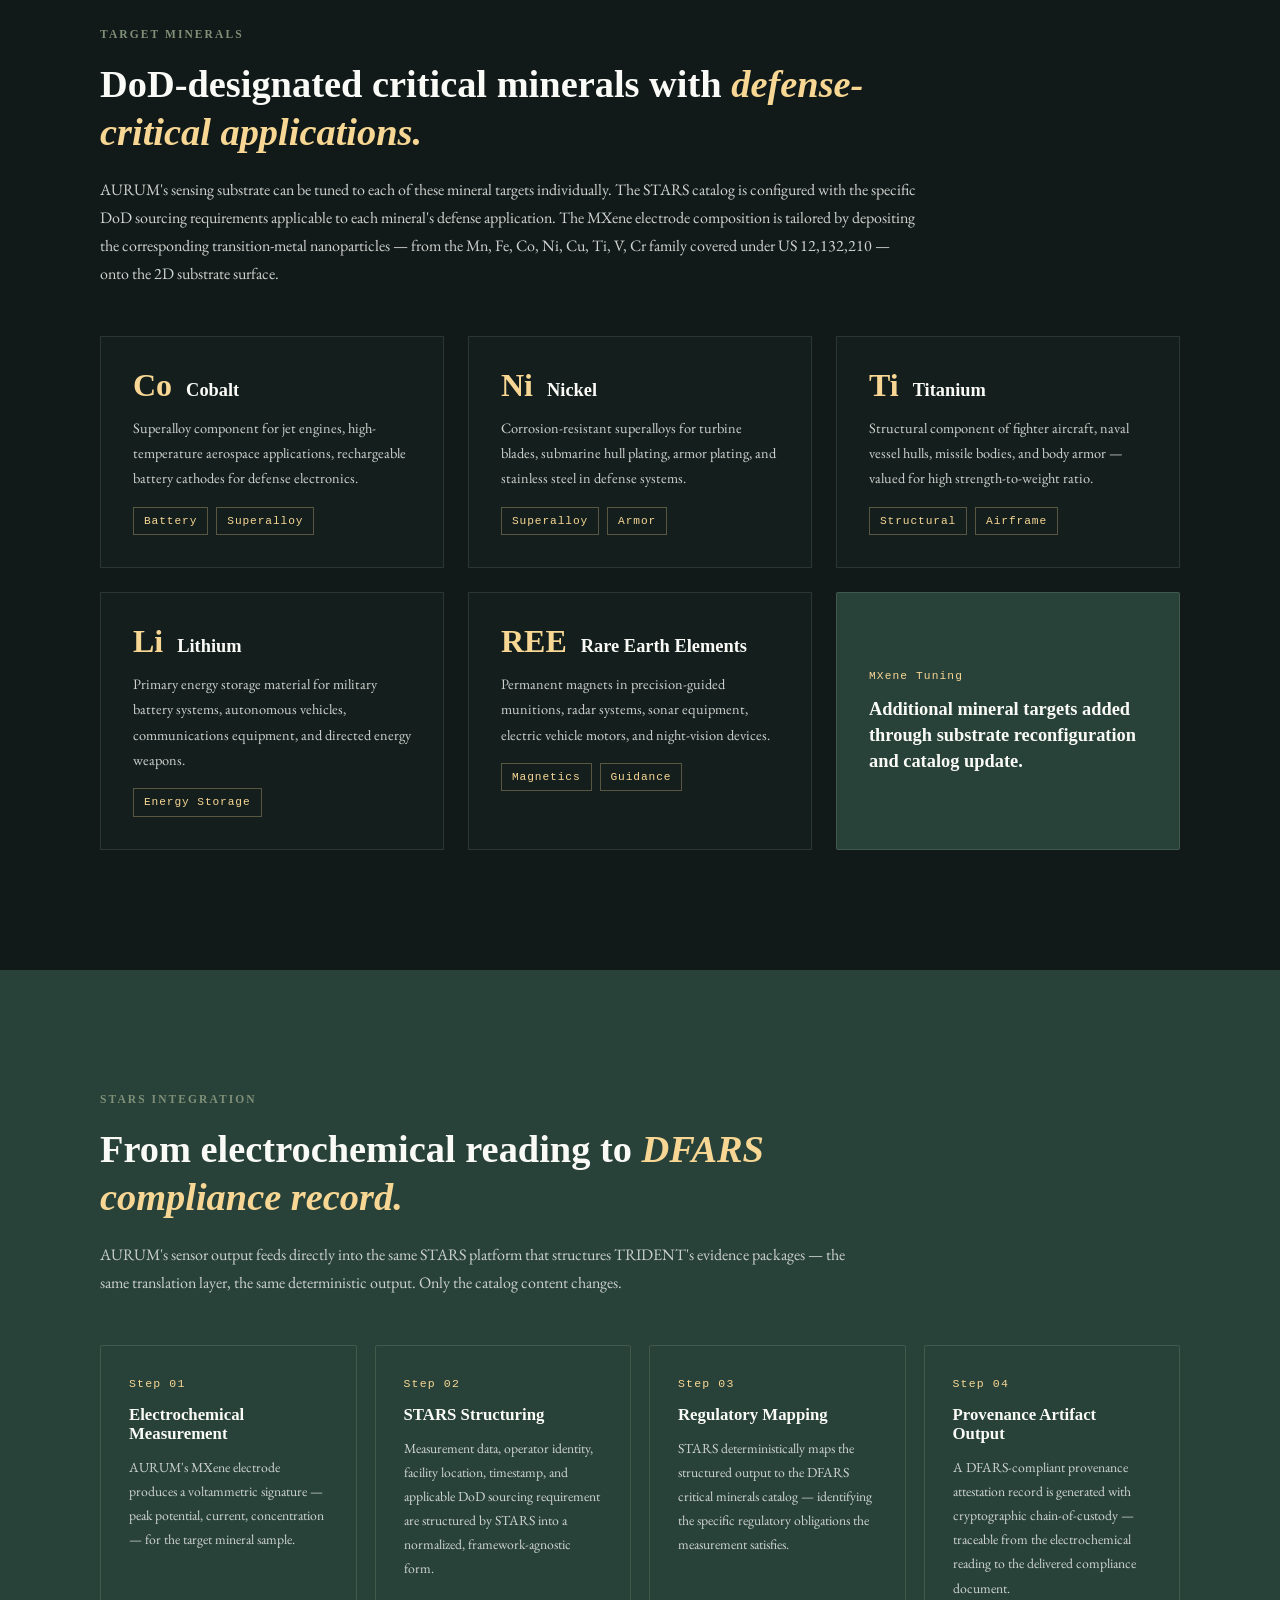
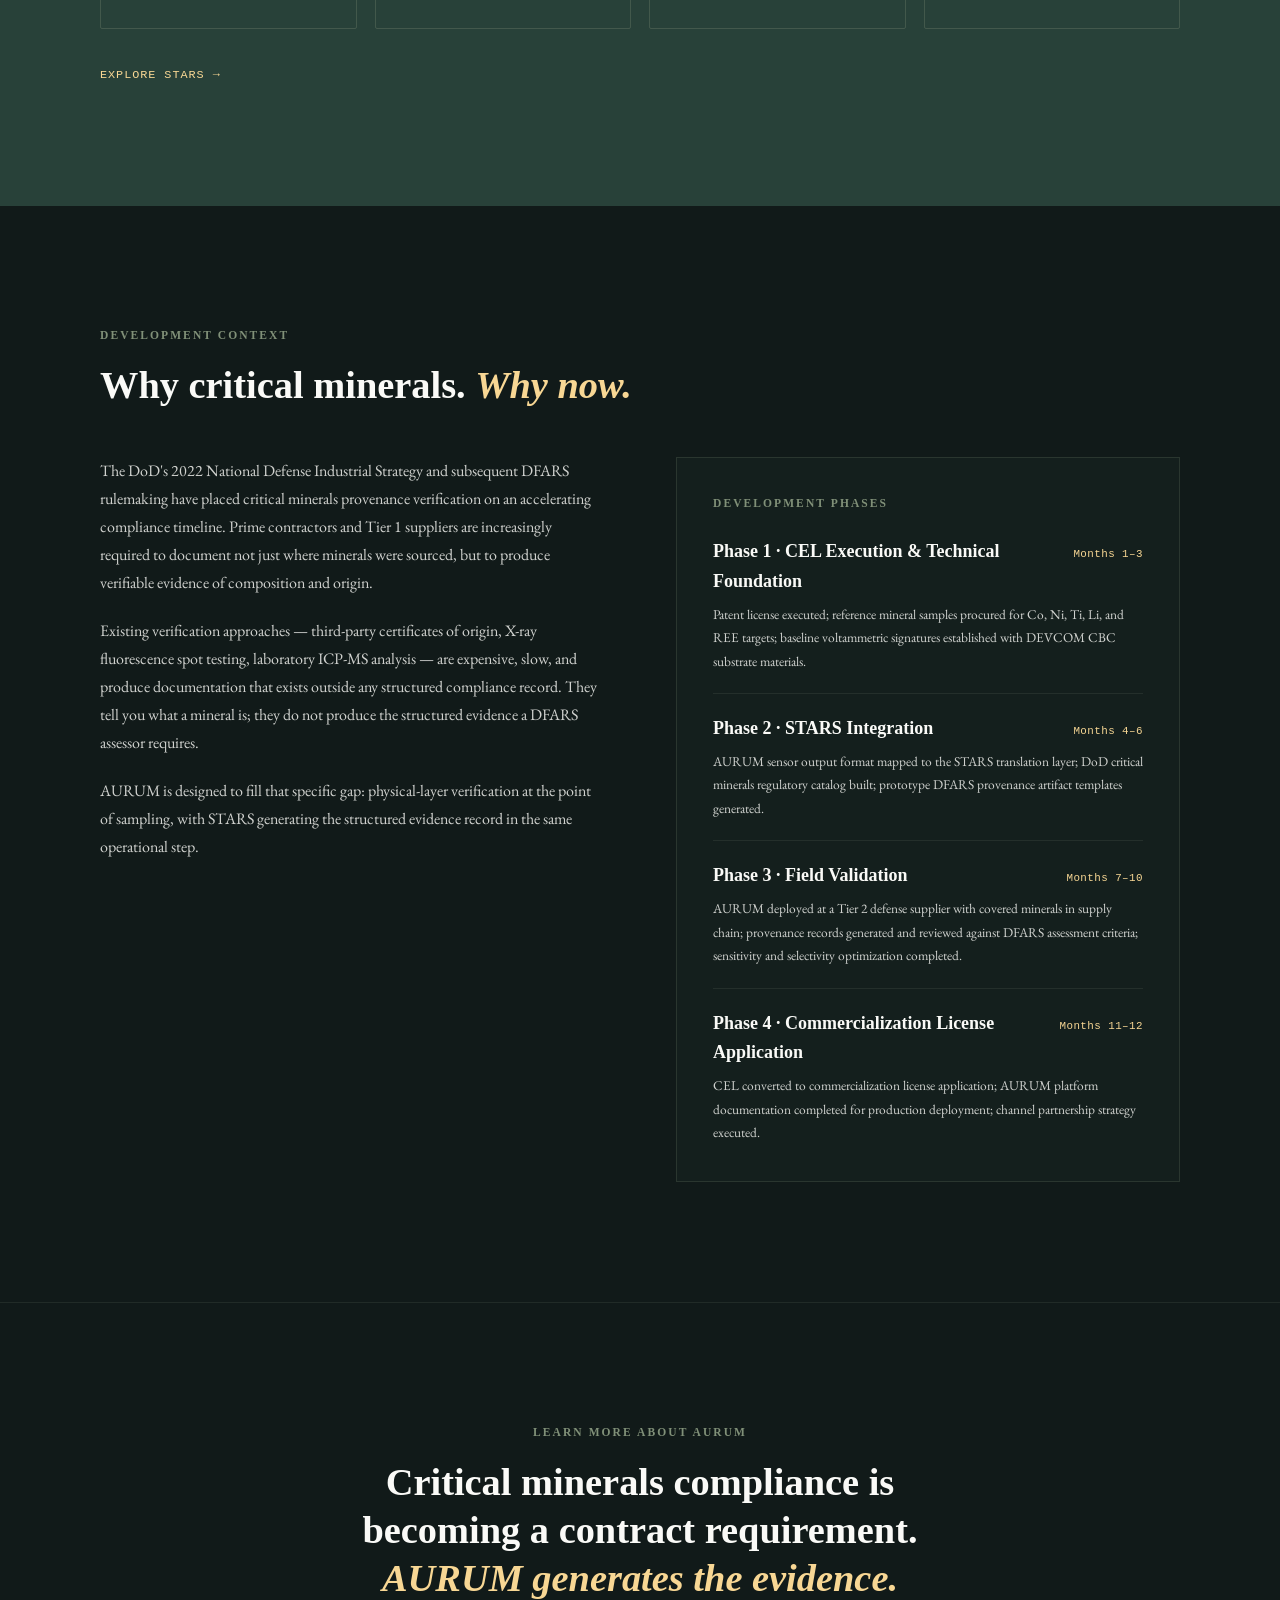
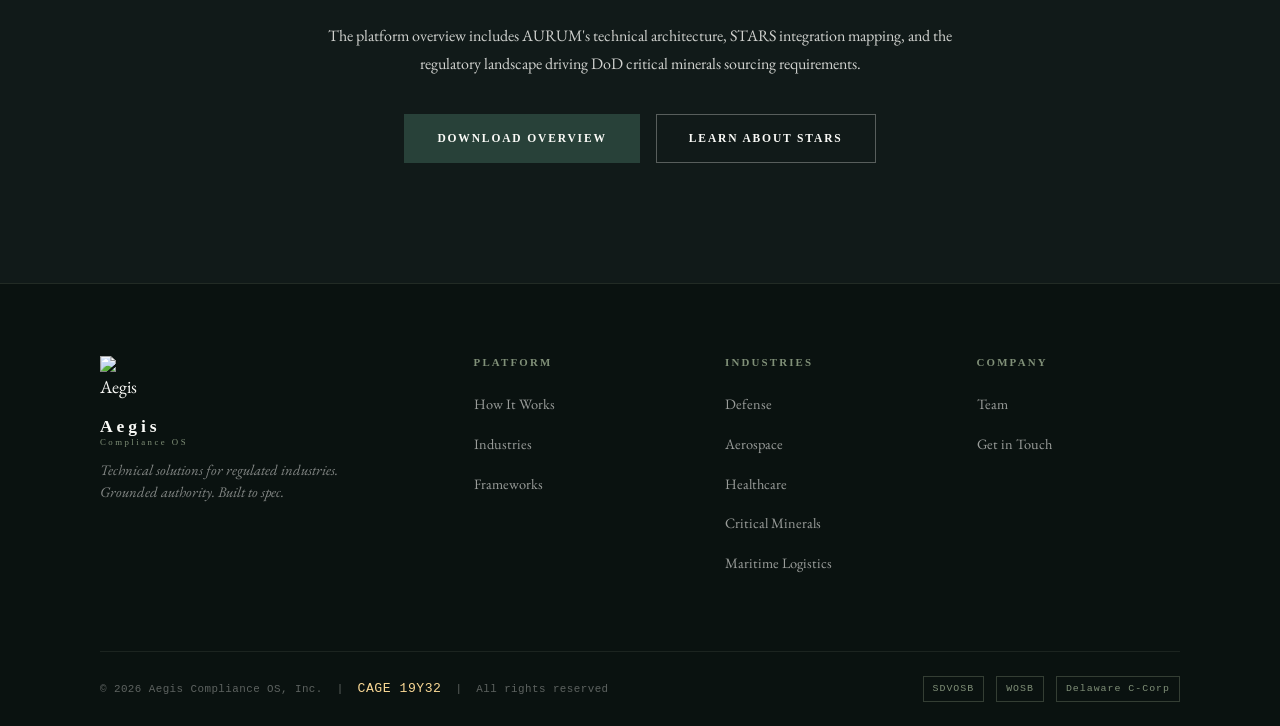
==== commit da866dd2: "Remove STARS schema explanations and 8-table detail site-wide IP-sensitive: strip all explanations o" ====
--- a/pages/aurum.html
+++ b/pages/aurum.html
@@ -4,7 +4,7 @@
   <meta charset="UTF-8">
   <meta name="viewport" content="width=device-width, initial-scale=1.0">
   <title>AURUM — Aegis Compliance OS, Inc.</title>
-  <meta name="description" content="AURUM is Aegis's electrochemical sensing platform for critical minerals provenance verification. Built on MXene-based electrocatalyst technology licensed from the U.S. Army DEVCOM Chemical and Biological Center, AURUM generates physical-layer mineral signatures and converts them into DFARS-compliant provenance attestation records through the STARS schema.">
+  <meta name="description" content="AURUM is Aegis's electrochemical sensing platform for critical minerals provenance verification. Built on MXene-based electrocatalyst technology licensed from the U.S. Army DEVCOM Chemical and Biological Center, AURUM generates physical-layer mineral signatures and converts them into DFARS-compliant provenance attestation records through the STARS translation layer.">
   <link rel="stylesheet" href="../css/kanea.css">
   <link rel="icon" type="image/svg+xml" href="../images/KANEA_logo_emerald.svg">
 </head>
@@ -24,7 +24,7 @@
           AURUM is Aegis's dedicated platform for critical minerals supply chain compliance — combining MXene-based electrochemical sensing with the STARS regulatory translation layer to produce DFARS-compliant provenance attestation records from the point of extraction through the defense supply chain.
         </p>
         <div style="display:flex;gap:16px;flex-wrap:wrap;margin-top:36px;">
-          <a href="contact.html" class="btn-primary">Download Overview</a>
+          <a href="../Aegis_Platform_Overview.pdf" class="btn-primary" download>Download Overview</a>
           <a href="contact.html" class="btn-ghost">Get in Touch</a>
         </div>
         <p class="mono" style="font-size:0.66rem;letter-spacing:0.05em;color:var(--wasabi);margin-top:32px;opacity:0.8;">
@@ -74,7 +74,7 @@
               AURUM addresses this gap at the physical layer. By applying MXene-based electrochemical sensing — technology developed at the U.S. Army DEVCOM Chemical and Biological Center — AURUM generates voltammetric signatures from dissolved mineral samples that serve as physical-layer provenance fingerprints. Each mineral composition produces a distinct, measurable electrochemical signature.
             </p>
             <p class="body-text" style="margin-bottom:32px;">
-              Those signatures are structured through the STARS schema and output as DFARS-compliant chain-of-custody records, provenance attestation documents, and DoD sourcing compliance artifacts — from the extraction or processing point through the tier structure of the defense supply chain.
+              Those signatures are structured through STARS and output as DFARS-compliant chain-of-custody records, provenance attestation documents, and DoD sourcing compliance artifacts — from the extraction or processing point through the tier structure of the defense supply chain.
             </p>
             <div class="panel-khaki" style="padding:28px;">
               <p class="eyebrow" style="margin-bottom:18px;">Licensed IP Foundation</p>
@@ -127,12 +127,12 @@
           <div class="card" style="padding:32px;">
             <p class="mono" style="color:var(--khaki);font-size:0.72rem;letter-spacing:0.1em;margin-bottom:12px;">Stage 04</p>
             <h3 style="font-family:var(--font-display);font-weight:700;font-size:1.15rem;color:var(--warm-white);margin-bottom:14px;">STARS Ingestion</h3>
-            <p class="body-text" style="font-size:0.9rem;margin:0;">The extracted signature data — mineral identity, concentration, peak parameters, measurement timestamp, and facility location — is structured through the STARS schema. The How Many table captures the quantitative measurement; the What, Where, and When tables anchor the provenance context.</p>
+            <p class="body-text" style="font-size:0.9rem;margin:0;">The extracted signature data — mineral identity, concentration, peak parameters, measurement timestamp, and facility location — is structured through STARS, anchoring the quantitative measurement to its full provenance context.</p>
           </div>
           <div class="card" style="padding:32px;">
             <p class="mono" style="color:var(--khaki);font-size:0.72rem;letter-spacing:0.1em;margin-bottom:12px;">Stage 05</p>
             <h3 style="font-family:var(--font-display);font-weight:700;font-size:1.15rem;color:var(--warm-white);margin-bottom:14px;">Compliance Record Generation</h3>
-            <p class="body-text" style="font-size:0.9rem;margin:0;">The 8-Ball rule engine maps structured STARS output to the active regulatory catalog — DFARS sourcing requirements, DoD critical mineral attestation standards — and generates a framework-specific compliance artifact with cryptographic provenance.</p>
+            <p class="body-text" style="font-size:0.9rem;margin:0;">STARS maps the structured output to the active regulatory catalog — DFARS sourcing requirements, DoD critical mineral attestation standards — and generates a framework-specific compliance artifact with cryptographic provenance.</p>
           </div>
           <div style="background:var(--khaki);border-radius:2px;padding:32px;display:flex;flex-direction:column;justify-content:center;">
             <p class="mono" style="font-size:0.7rem;letter-spacing:0.1em;color:var(--emerald);margin-bottom:12px;">End State</p>
@@ -217,7 +217,7 @@
           From electrochemical reading to <em style="color:var(--khaki);font-style:italic;">DFARS compliance record.</em>
         </h2>
         <p class="body-text" style="max-width:760px;margin-top:20px;color:rgba(250,250,247,0.78);">
-          AURUM's sensor output feeds directly into the same STARS schema that structures TRIDENT's evidence packages — the same eight tables, the same 8-Ball rule engine, the same deterministic output. Only the catalog content changes.
+          AURUM's sensor output feeds directly into the same STARS platform that structures TRIDENT's evidence packages — the same translation layer, the same deterministic output. Only the catalog content changes.
         </p>
 
         <div class="grid-2" style="grid-template-columns:repeat(4,1fr);gap:18px;margin-top:48px;">
@@ -228,13 +228,13 @@
           </div>
           <div style="border:1px solid rgba(128,144,120,0.3);border-radius:2px;padding:28px;">
             <p class="mono" style="color:var(--khaki);font-size:0.72rem;letter-spacing:0.1em;margin-bottom:12px;">Step 02</p>
-            <h3 style="font-family:var(--font-display);font-weight:700;font-size:1.05rem;color:var(--warm-white);margin-bottom:12px;">STARS Table Population</h3>
-            <p class="body-text" style="font-size:0.86rem;margin:0;color:rgba(250,250,247,0.8);">Measurement data, operator identity, facility location, timestamp, and applicable DoD sourcing requirement are structured across the eight atomic tables.</p>
+            <h3 style="font-family:var(--font-display);font-weight:700;font-size:1.05rem;color:var(--warm-white);margin-bottom:12px;">STARS Structuring</h3>
+            <p class="body-text" style="font-size:0.86rem;margin:0;color:rgba(250,250,247,0.8);">Measurement data, operator identity, facility location, timestamp, and applicable DoD sourcing requirement are structured by STARS into a normalized, framework-agnostic form.</p>
           </div>
           <div style="border:1px solid rgba(128,144,120,0.3);border-radius:2px;padding:28px;">
             <p class="mono" style="color:var(--khaki);font-size:0.72rem;letter-spacing:0.1em;margin-bottom:12px;">Step 03</p>
-            <h3 style="font-family:var(--font-display);font-weight:700;font-size:1.05rem;color:var(--warm-white);margin-bottom:12px;">8-Ball Rule Processing</h3>
-            <p class="body-text" style="font-size:0.86rem;margin:0;color:rgba(250,250,247,0.8);">The deterministic rule engine maps the structured STARS output to the DFARS critical minerals catalog — identifying the specific regulatory obligations the measurement satisfies.</p>
+            <h3 style="font-family:var(--font-display);font-weight:700;font-size:1.05rem;color:var(--warm-white);margin-bottom:12px;">Regulatory Mapping</h3>
+            <p class="body-text" style="font-size:0.86rem;margin:0;color:rgba(250,250,247,0.8);">STARS deterministically maps the structured output to the DFARS critical minerals catalog — identifying the specific regulatory obligations the measurement satisfies.</p>
           </div>
           <div style="border:1px solid rgba(128,144,120,0.3);border-radius:2px;padding:28px;">
             <p class="mono" style="color:var(--khaki);font-size:0.72rem;letter-spacing:0.1em;margin-bottom:12px;">Step 04</p>
@@ -242,7 +242,7 @@
             <p class="body-text" style="font-size:0.86rem;margin:0;color:rgba(250,250,247,0.8);">A DFARS-compliant provenance attestation record is generated with cryptographic chain-of-custody — traceable from the electrochemical reading to the delivered compliance document.</p>
           </div>
         </div>
-        <p style="margin-top:28px;"><a href="stars.html" class="mono" style="font-size:0.74rem;letter-spacing:0.08em;text-transform:uppercase;color:var(--khaki);text-decoration:none;">Full STARS architecture →</a></p>
+        <p style="margin-top:28px;"><a href="stars.html" class="mono" style="font-size:0.74rem;letter-spacing:0.08em;text-transform:uppercase;color:var(--khaki);text-decoration:none;">Explore STARS →</a></p>
       </div>
     </section>
 
@@ -277,10 +277,10 @@
               </div>
               <div style="padding:20px 0;border-bottom:1px solid rgba(128,144,120,0.15);">
                 <div style="display:flex;justify-content:space-between;align-items:baseline;margin-bottom:6px;">
-                  <strong style="color:var(--warm-white);font-family:var(--font-display);">Phase 2 · STARS Schema Integration</strong>
+                  <strong style="color:var(--warm-white);font-family:var(--font-display);">Phase 2 · STARS Integration</strong>
                   <span class="mono" style="font-size:0.68rem;color:var(--khaki);white-space:nowrap;">Months 4–6</span>
                 </div>
-                <p class="body-text" style="font-size:0.84rem;margin:0;">AURUM sensor output format mapped to STARS eight-table structure; DoD critical minerals regulatory catalog built for 8-Ball rule engine; prototype DFARS provenance artifact templates generated.</p>
+                <p class="body-text" style="font-size:0.84rem;margin:0;">AURUM sensor output format mapped to the STARS translation layer; DoD critical minerals regulatory catalog built; prototype DFARS provenance artifact templates generated.</p>
               </div>
               <div style="padding:20px 0;border-bottom:1px solid rgba(128,144,120,0.15);">
                 <div style="display:flex;justify-content:space-between;align-items:baseline;margin-bottom:6px;">
@@ -313,7 +313,7 @@
           The platform overview includes AURUM's technical architecture, STARS integration mapping, and the regulatory landscape driving DoD critical minerals sourcing requirements.
         </p>
         <div style="display:flex;gap:16px;flex-wrap:wrap;justify-content:center;">
-          <a href="contact.html" class="btn-primary">Download Overview</a>
+          <a href="../Aegis_Platform_Overview.pdf" class="btn-primary" download>Download Overview</a>
           <a href="stars.html" class="btn-ghost">Learn About STARS</a>
         </div>
       </div>
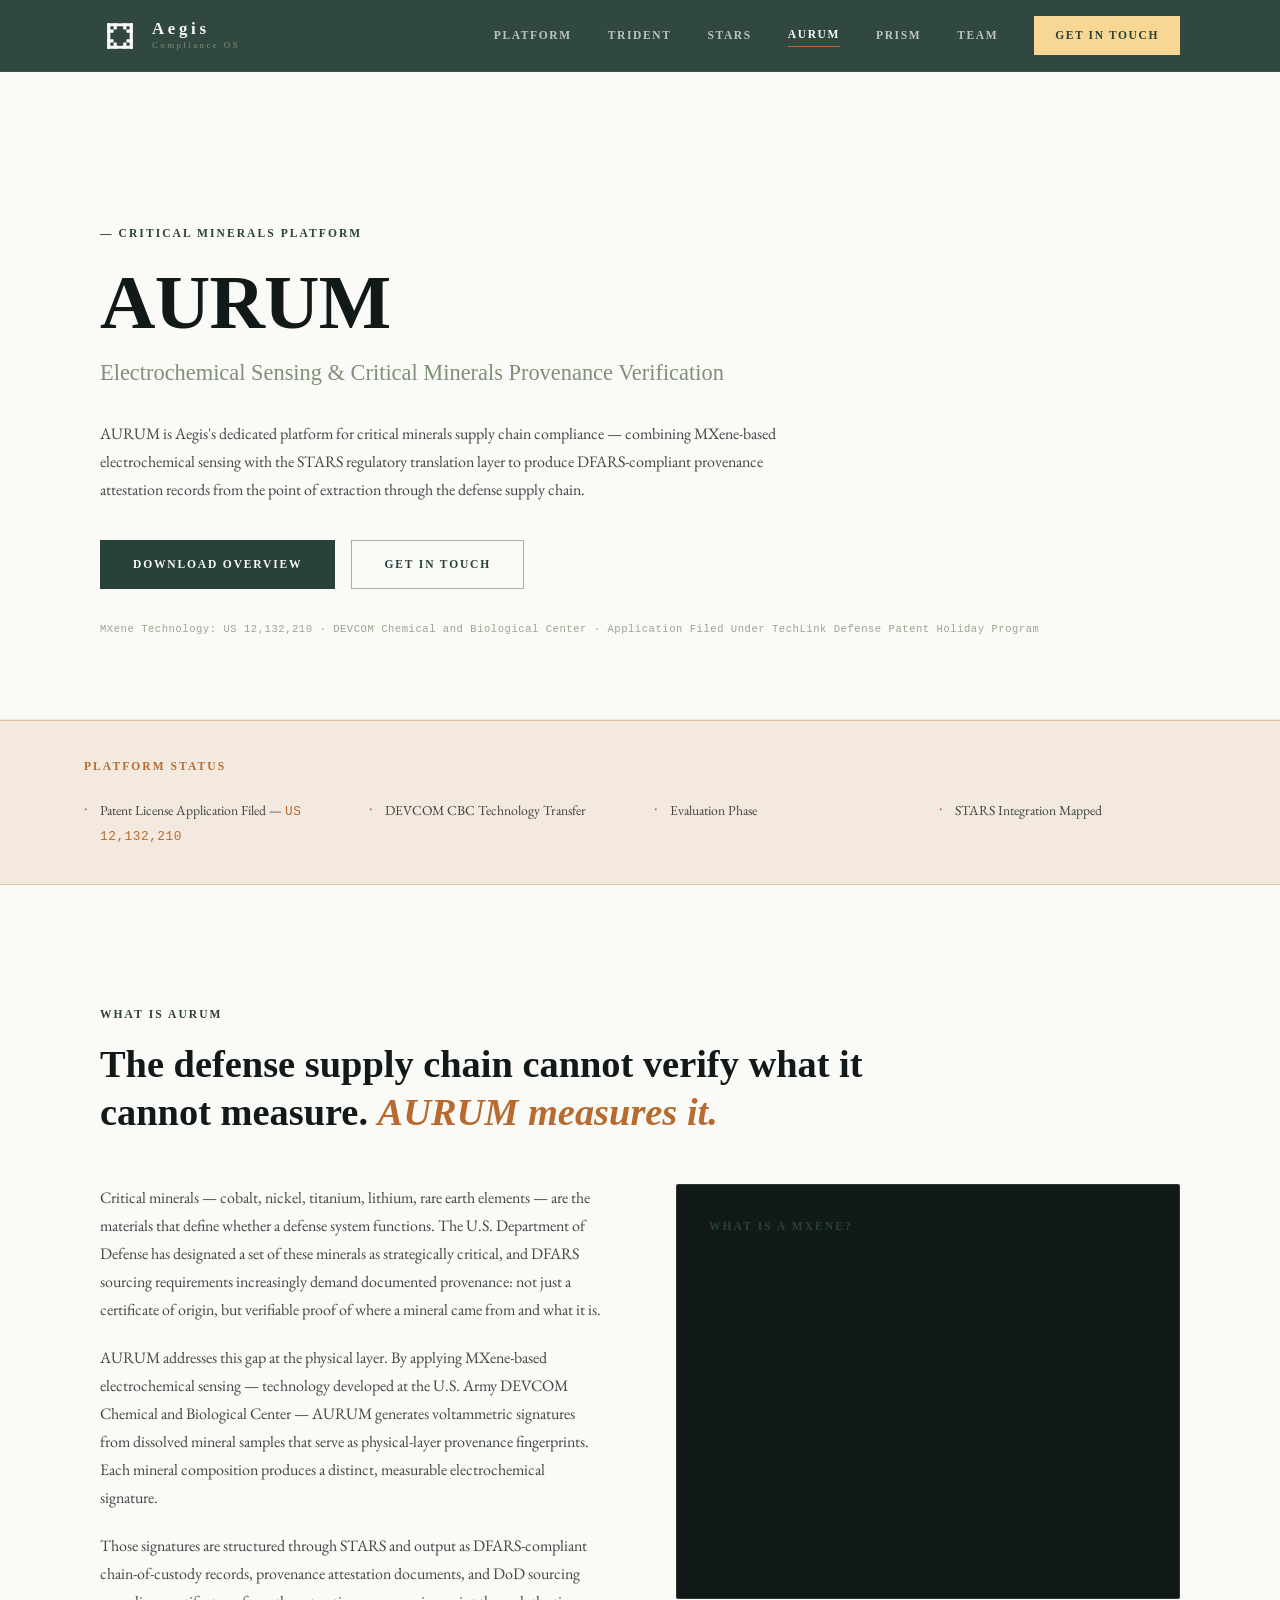
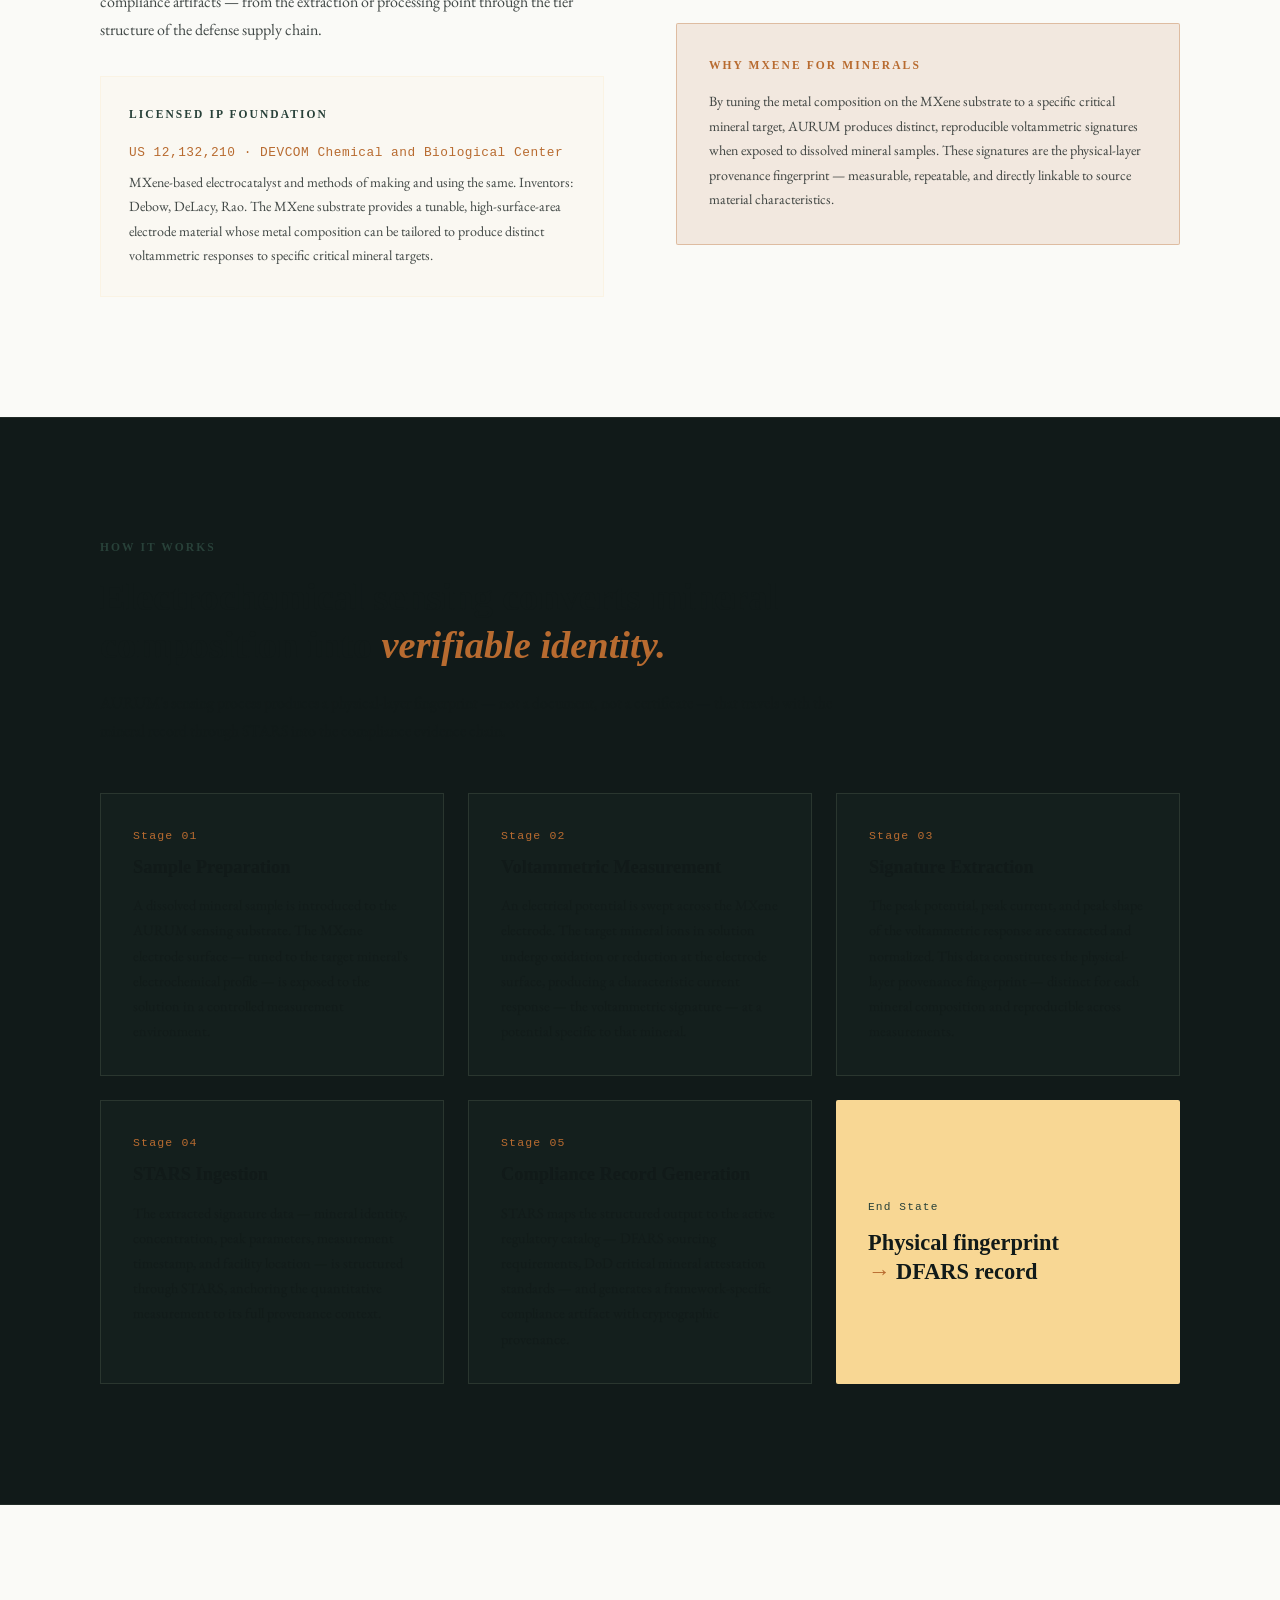
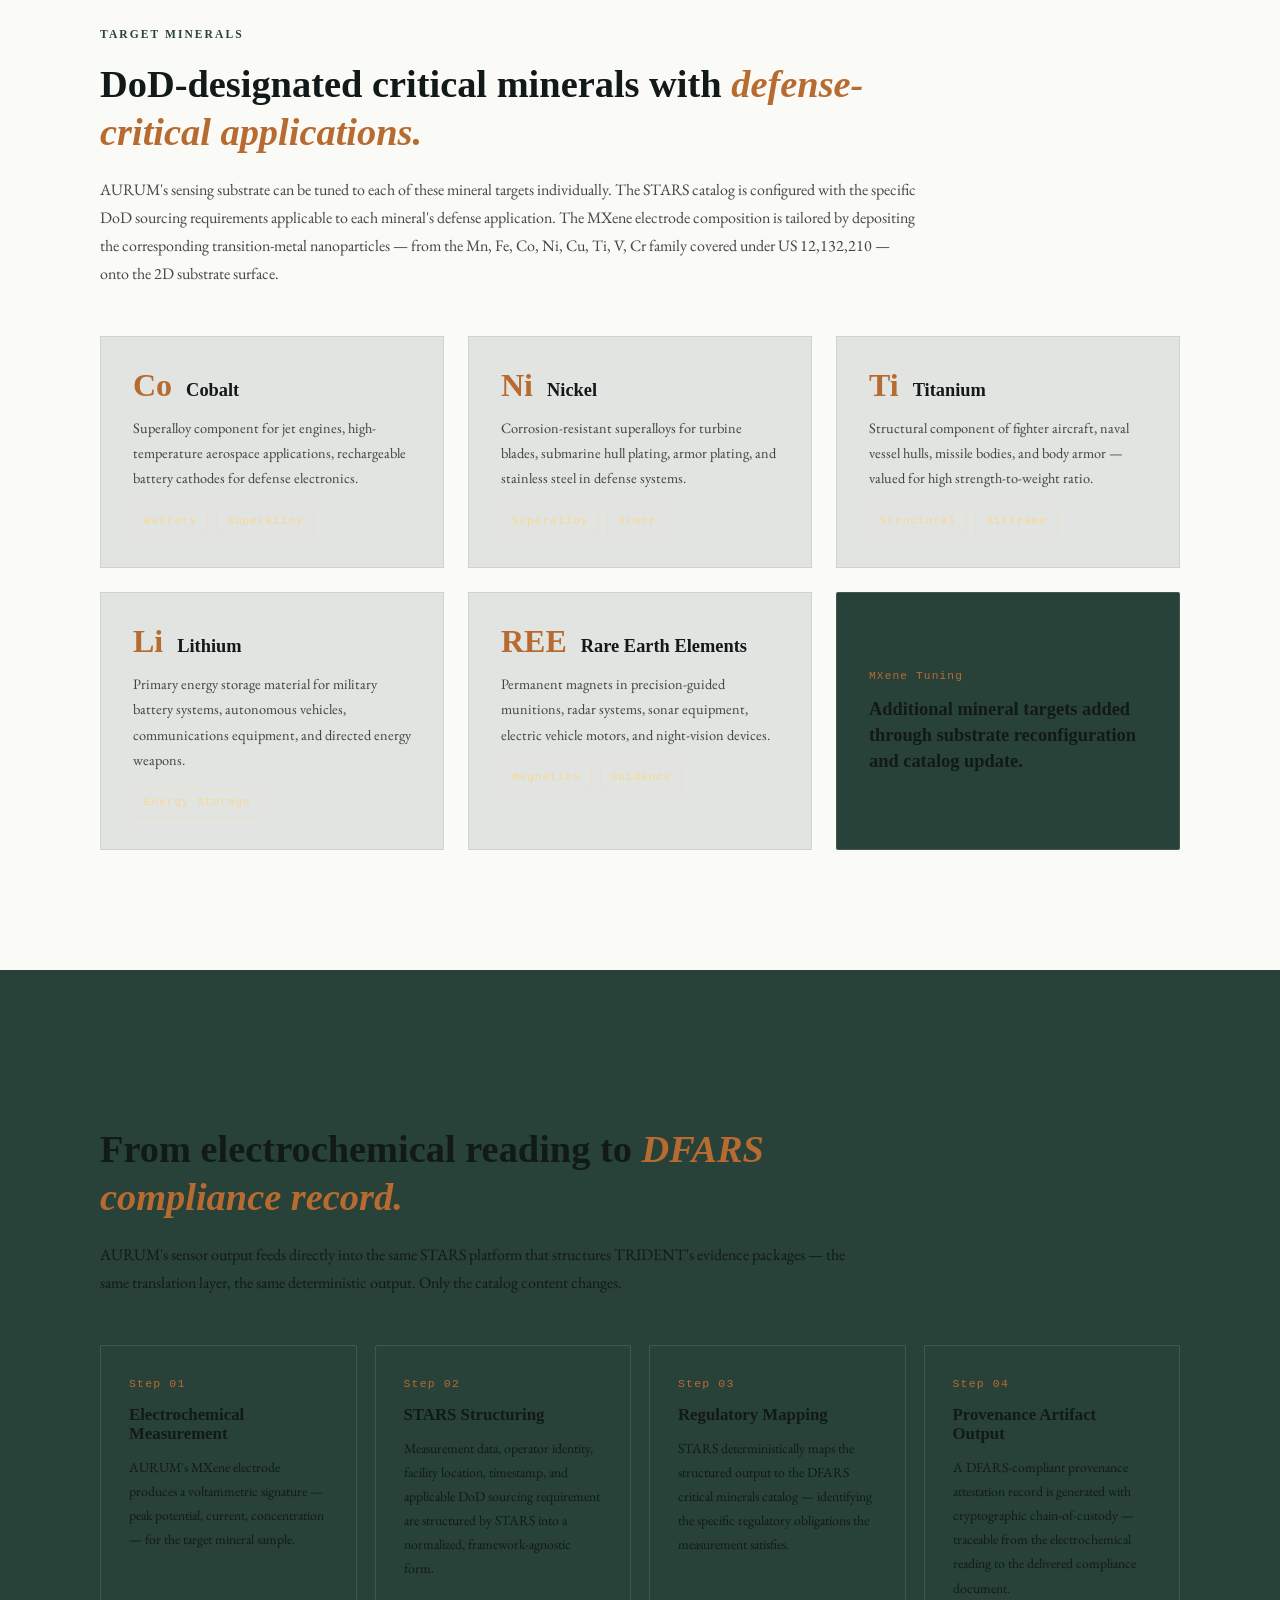
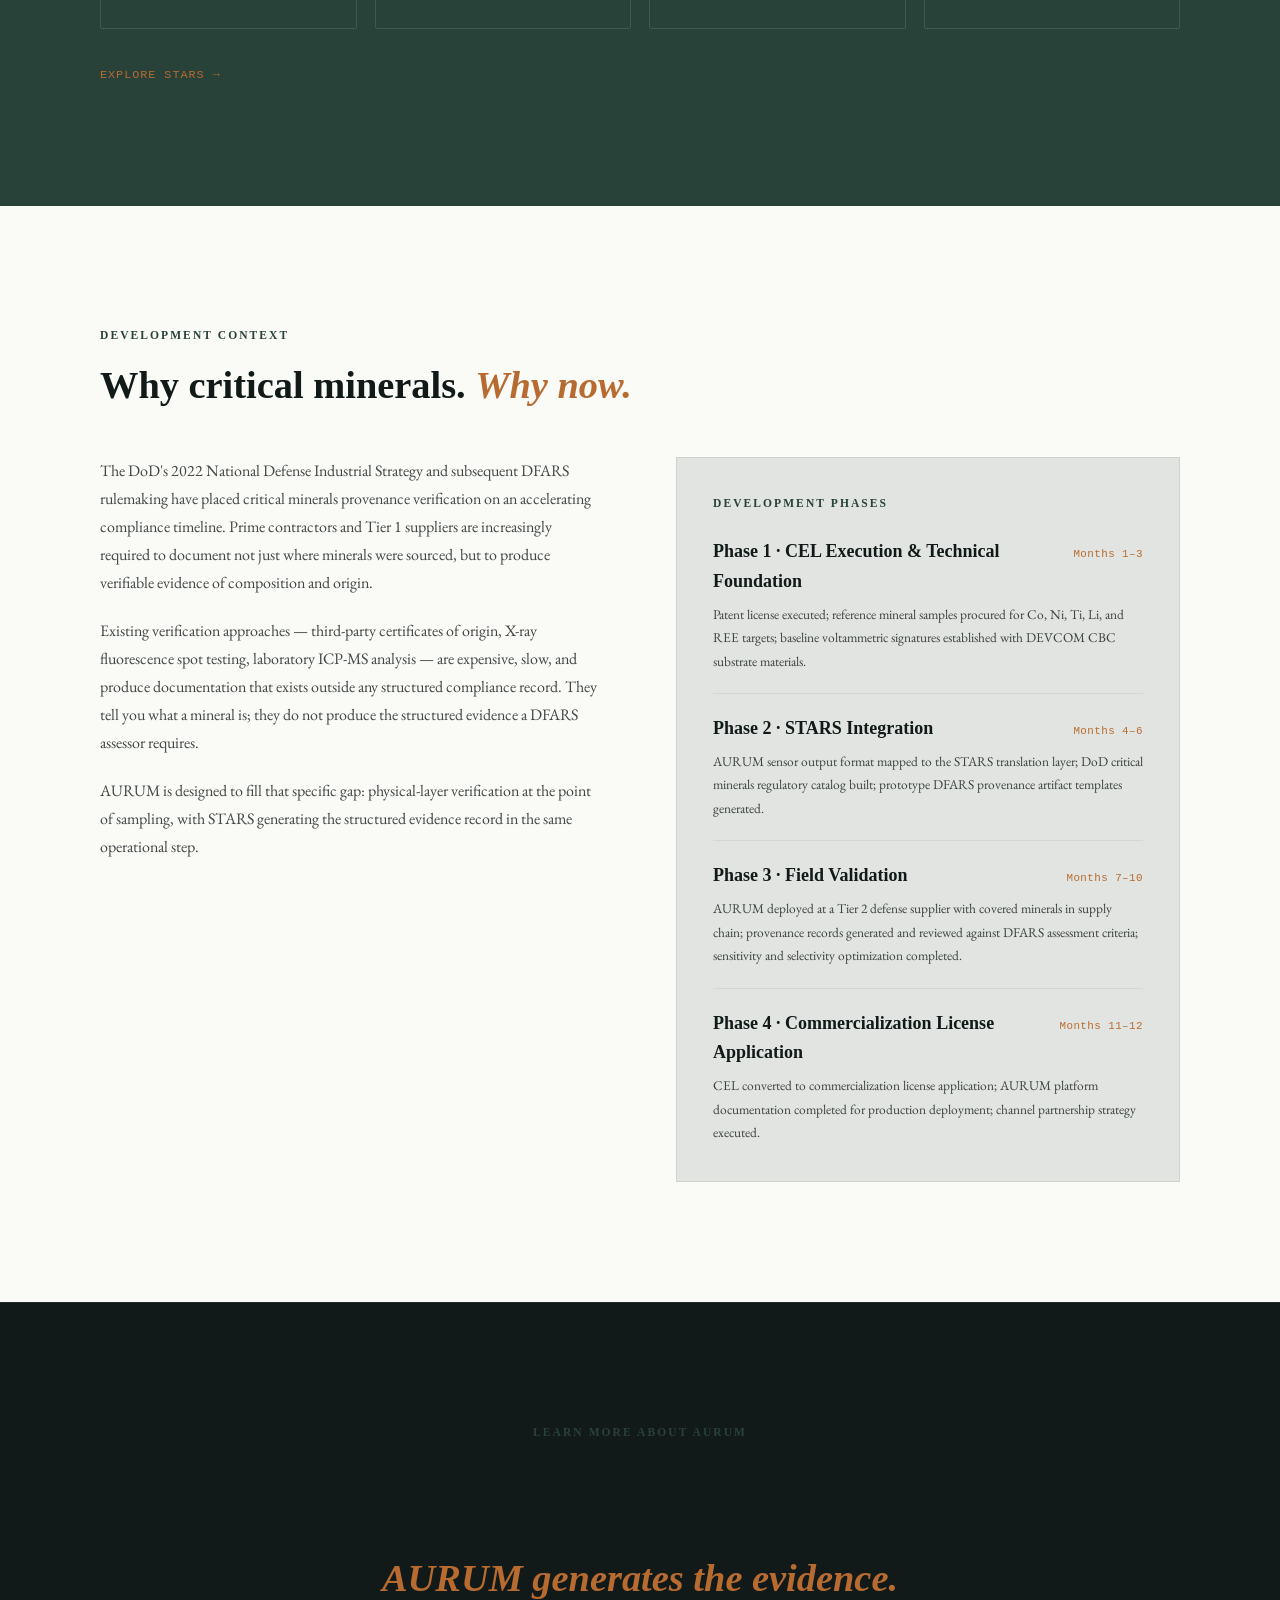
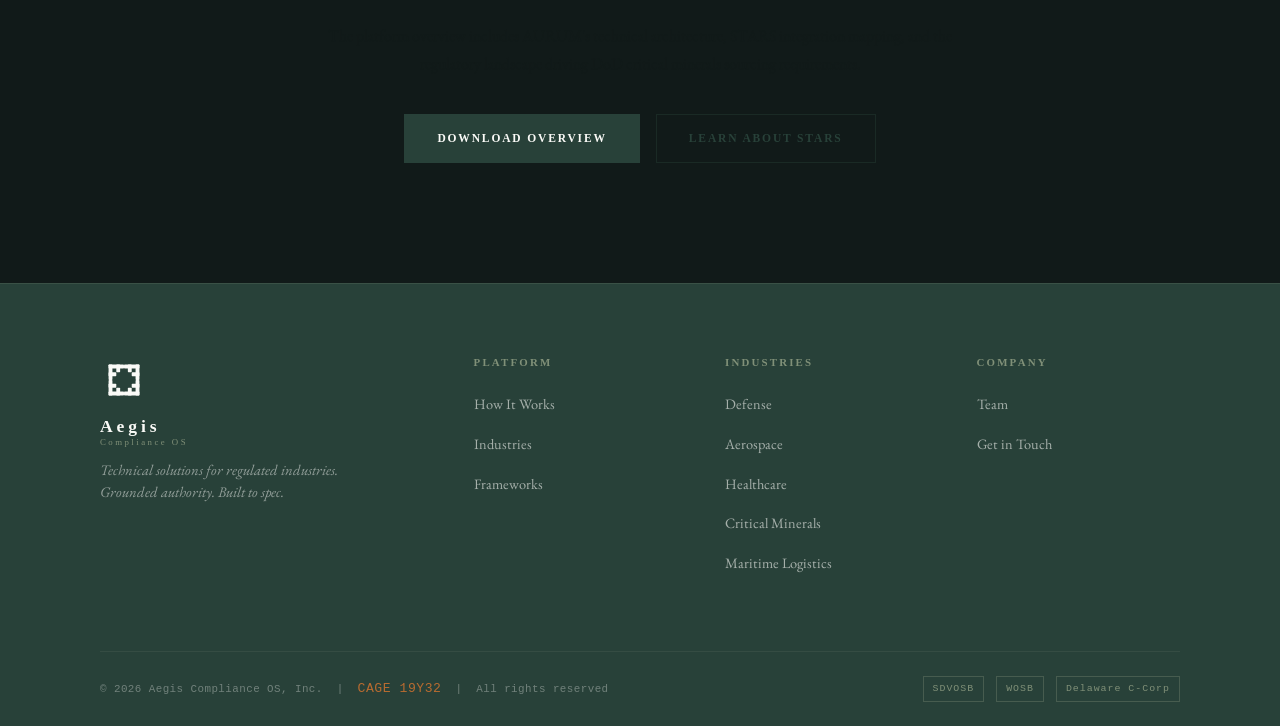
==== commit 99807d84: "Swap to Aegis logo: white mark on emerald nav/footer + Aegis favicons - Add images/aegis-symbol-whit" ====
--- a/pages/aurum.html
+++ b/pages/aurum.html
@@ -6,7 +6,7 @@
   <title>AURUM — Aegis Compliance OS, Inc.</title>
   <meta name="description" content="AURUM is Aegis's electrochemical sensing platform for critical minerals provenance verification. Built on MXene-based electrocatalyst technology licensed from the U.S. Army DEVCOM Chemical and Biological Center, AURUM generates physical-layer mineral signatures and converts them into DFARS-compliant provenance attestation records through the STARS translation layer.">
   <link rel="stylesheet" href="../css/kanea.css">
-  <link rel="icon" type="image/svg+xml" href="../images/KANEA_logo_emerald.svg">
+  <link rel="icon" type="image/svg+xml" href="../images/aegis-symbol.svg">
 </head>
 <body>
 
--- a/css/kanea.css
+++ b/css/kanea.css
@@ -28,8 +28,8 @@
 html { scroll-behavior: smooth; }
 
 body {
-  background: var(--noir);
-  color: var(--warm-white);
+  background: var(--warm-white);
+  color: var(--noir);
   font-family: var(--font-body);
   font-size: 18px;
   line-height: 1.65;
@@ -54,7 +54,7 @@
 
 h2.section-title {
   font-size: clamp(1.8rem, 3vw, 2.6rem);
-  color: var(--warm-white);
+  color: var(--noir);
 }
 
 h3 { font-size: 1.25rem; }
@@ -65,20 +65,20 @@
   font-weight: 700;
   letter-spacing: 0.18em;
   text-transform: uppercase;
-  color: var(--wasabi);
+  color: var(--emerald);
 }
 
 .body-text {
   font-family: var(--font-body);
   font-size: 1rem;
   line-height: 1.75;
-  color: rgba(250,250,247,0.82);
+  color: rgba(17,26,25,0.80);
 }
 
 .mono {
   font-family: var(--font-mono);
   font-size: 0.82rem;
-  color: var(--khaki);
+  color: var(--earth);
   letter-spacing: 0.04em;
 }
 
@@ -98,7 +98,7 @@
   top: 0; left: 0; right: 0;
   height: var(--nav-h);
   z-index: 100;
-  background: rgba(17,26,25,0.92);
+  background: rgba(40,65,57,0.96);
   backdrop-filter: blur(12px);
   -webkit-backdrop-filter: blur(12px);
   border-bottom: 1px solid rgba(128,144,120,0.15);
@@ -176,17 +176,17 @@
   font-weight: 700;
   letter-spacing: 0.14em;
   text-transform: uppercase;
-  color: var(--warm-white) !important;
-  background: var(--emerald);
-  border: 1px solid var(--emerald);
+  color: var(--emerald) !important;
+  background: var(--khaki);
+  border: 1px solid var(--khaki);
   padding: 9px 20px;
   transition: background 0.2s, border-color 0.2s !important;
 }
 
 .nav-cta:hover {
   background: transparent !important;
-  border-color: var(--wasabi) !important;
-  color: var(--wasabi) !important;
+  border-color: var(--khaki) !important;
+  color: var(--khaki) !important;
 }
 
 .nav-hamburger {
@@ -251,15 +251,15 @@
   font-size: 0.72rem;
   letter-spacing: 0.16em;
   text-transform: uppercase;
-  color: var(--warm-white);
-  border: 1px solid rgba(250,250,247,0.3);
+  color: var(--emerald);
+  border: 1px solid rgba(40,65,57,0.4);
   padding: 14px 32px;
   transition: border-color 0.2s, color 0.2s;
   cursor: pointer;
 }
 
 .btn-ghost:hover {
-  border-color: var(--warm-white);
+  border-color: var(--emerald);
 }
 
 /* ── Cards ───────────────────────────────────────────────── */
@@ -329,7 +329,7 @@
 
 /* ── Footer ──────────────────────────────────────────────── */
 .site-footer {
-  background: #0A1210;
+  background: var(--emerald);
   border-top: 1px solid rgba(128,144,120,0.2);
   padding: 72px 0 0;
 }
@@ -435,7 +435,7 @@
     position: fixed;
     top: var(--nav-h);
     left: 0; right: 0;
-    background: var(--noir);
+    background: var(--emerald);
     padding: 32px 24px 48px;
     gap: 28px;
     border-bottom: 1px solid rgba(128,144,120,0.2);
@@ -464,3 +464,12 @@
 @media (prefers-reduced-motion: reduce) {
   * { transition: none !important; animation: none !important; }
 }
+
+/* ── Light theme: flip the dark-theme inline colors used in page content ───
+   Many section headings/spans are inline-styled color:var(--warm-white) or
+   color:var(--khaki) (legible on the old dark bg, invisible on the new light
+   one). Scope to .main-content so the emerald nav + footer keep their light
+   text. Khaki accents deepen to earth so they stay legible on warm-white. */
+.main-content [style*="--warm-white"] { color: var(--noir) !important; }
+.main-content [style*="--khaki"]      { color: var(--earth) !important; }
+.main-content [style*="250,250,247"]  { color: var(--noir) !important; }
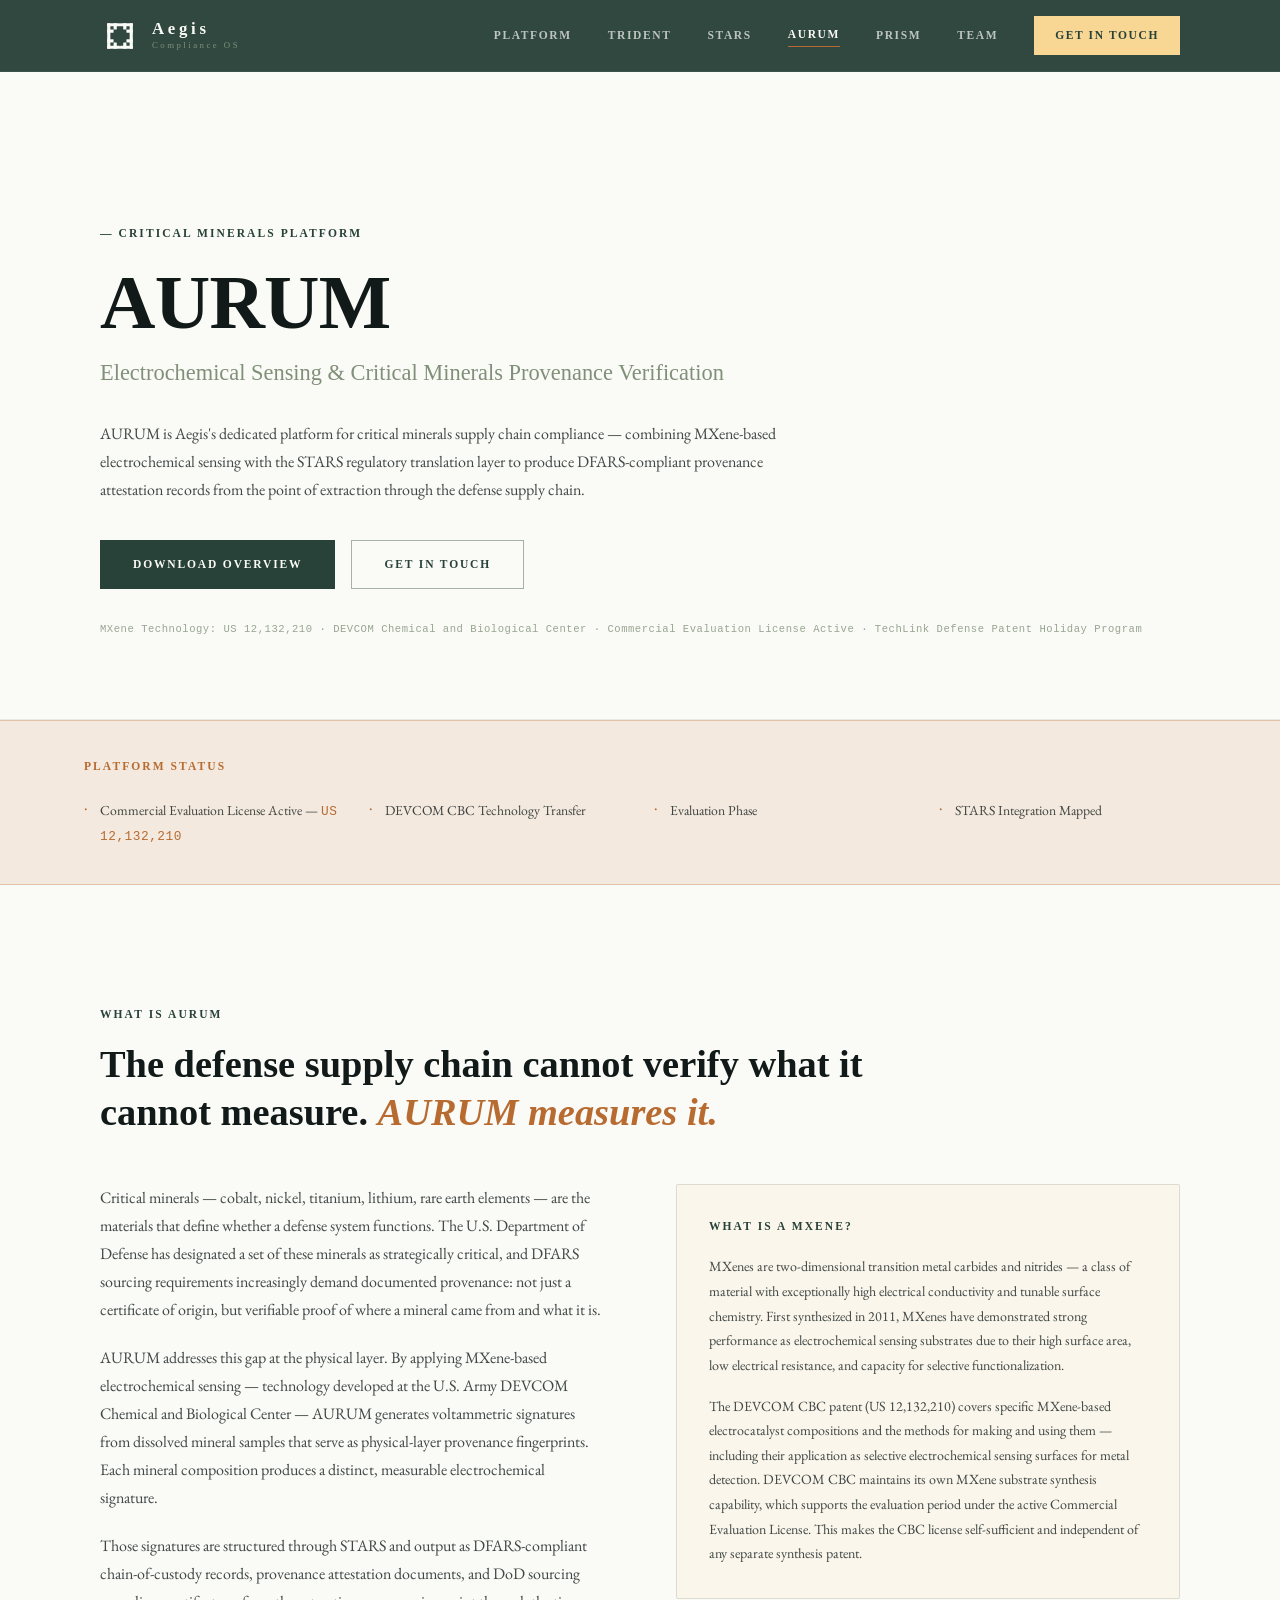
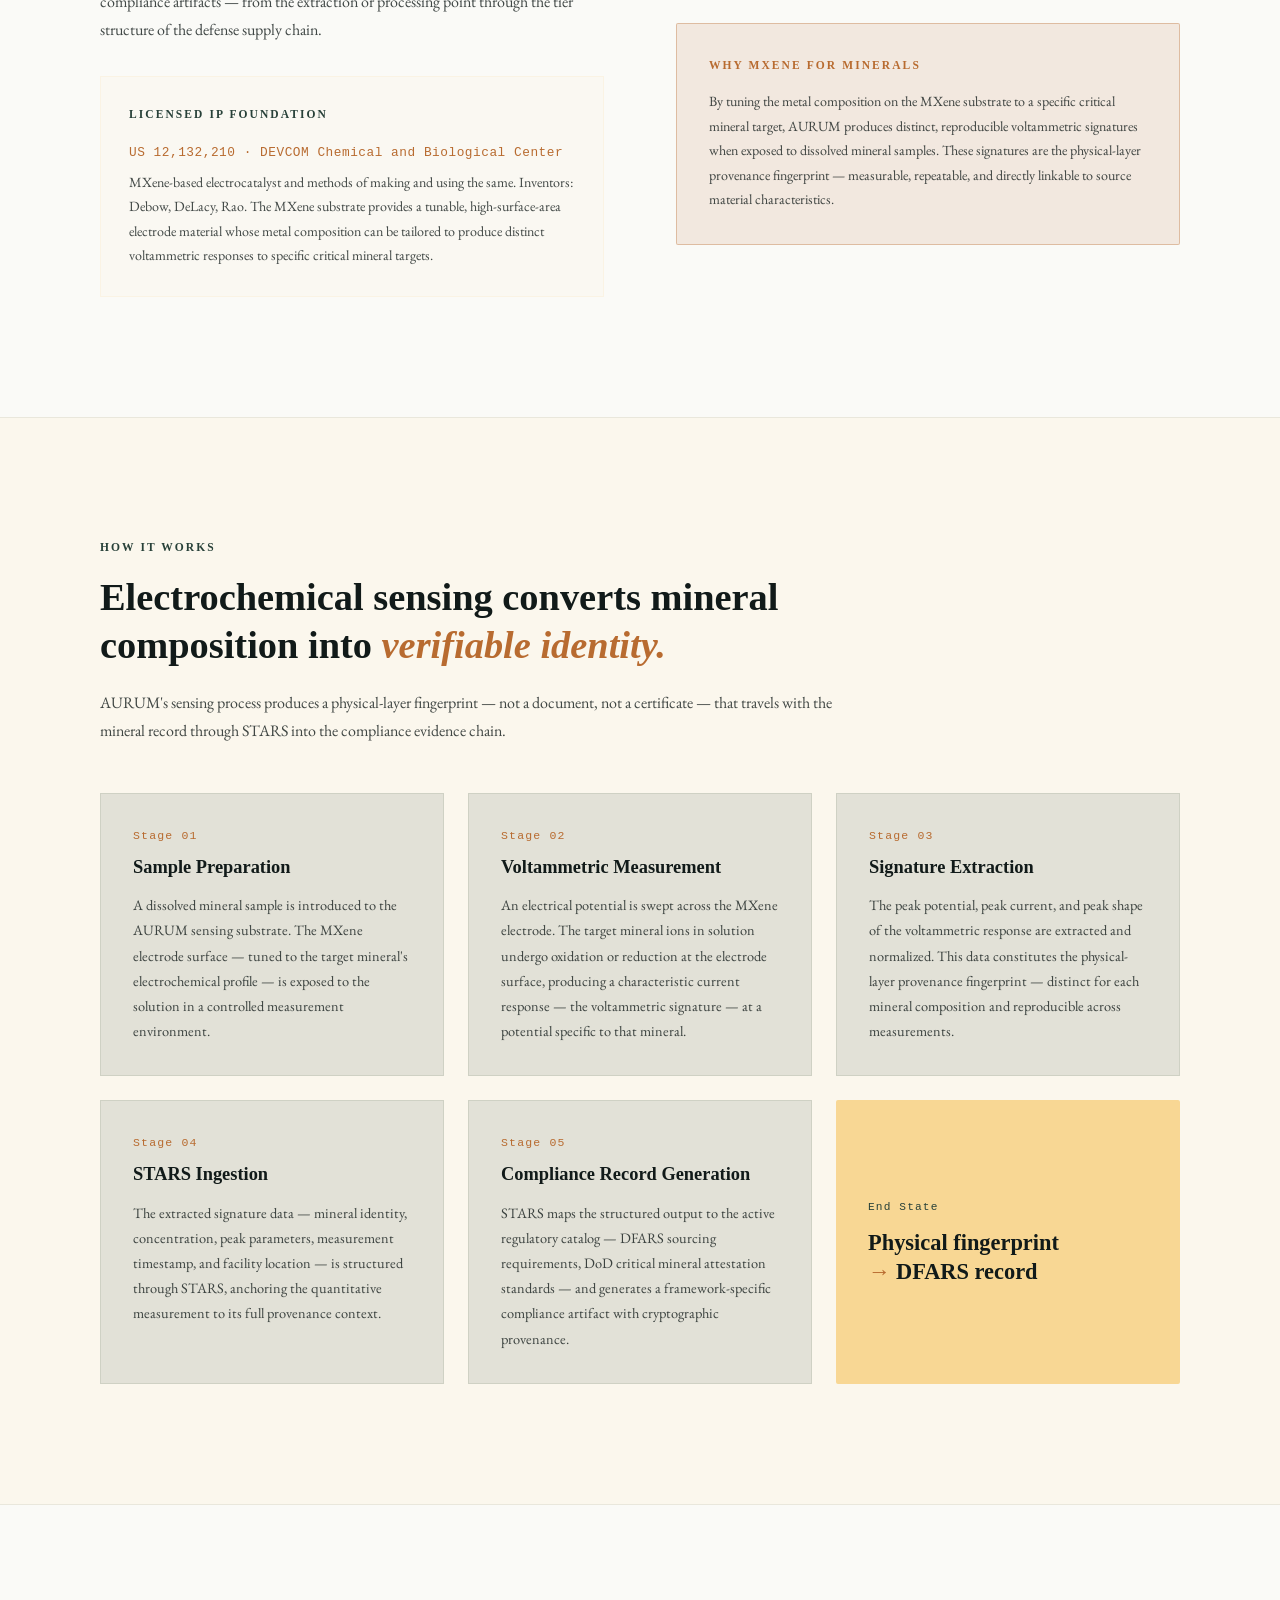
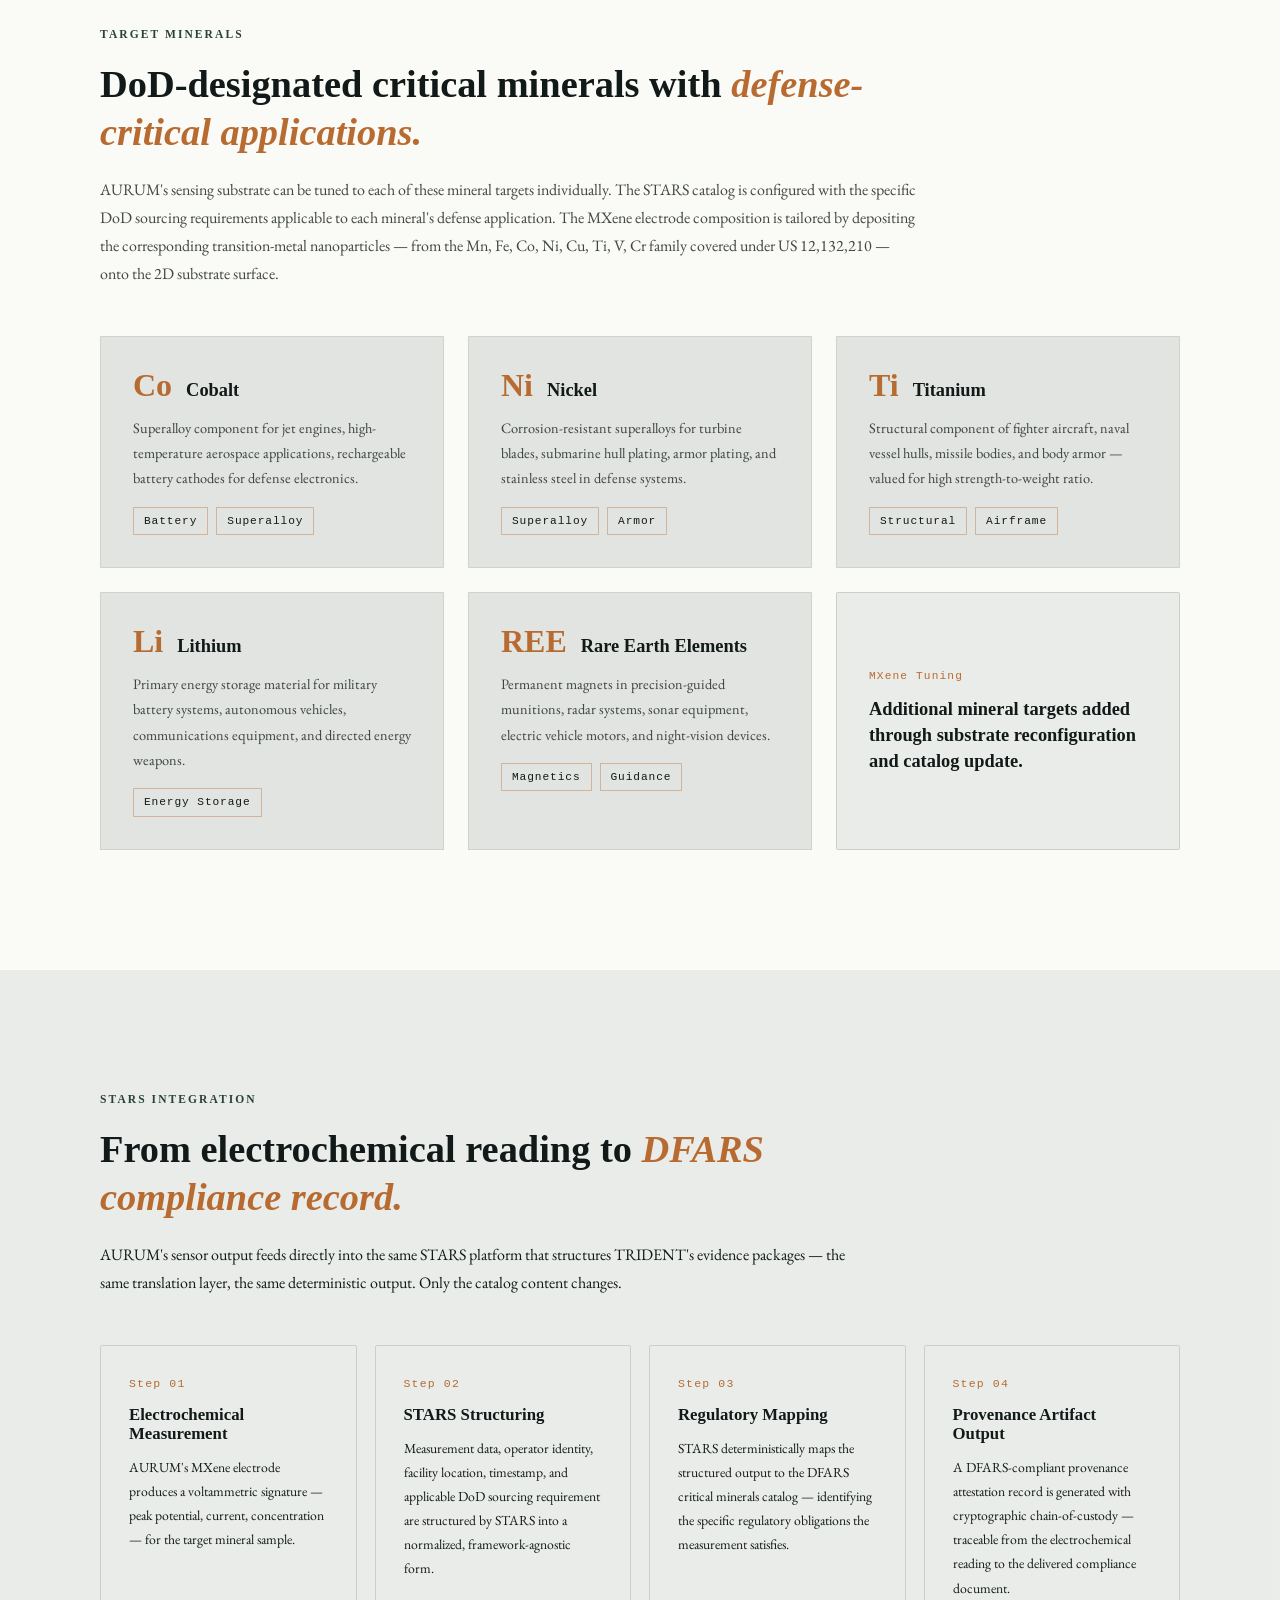
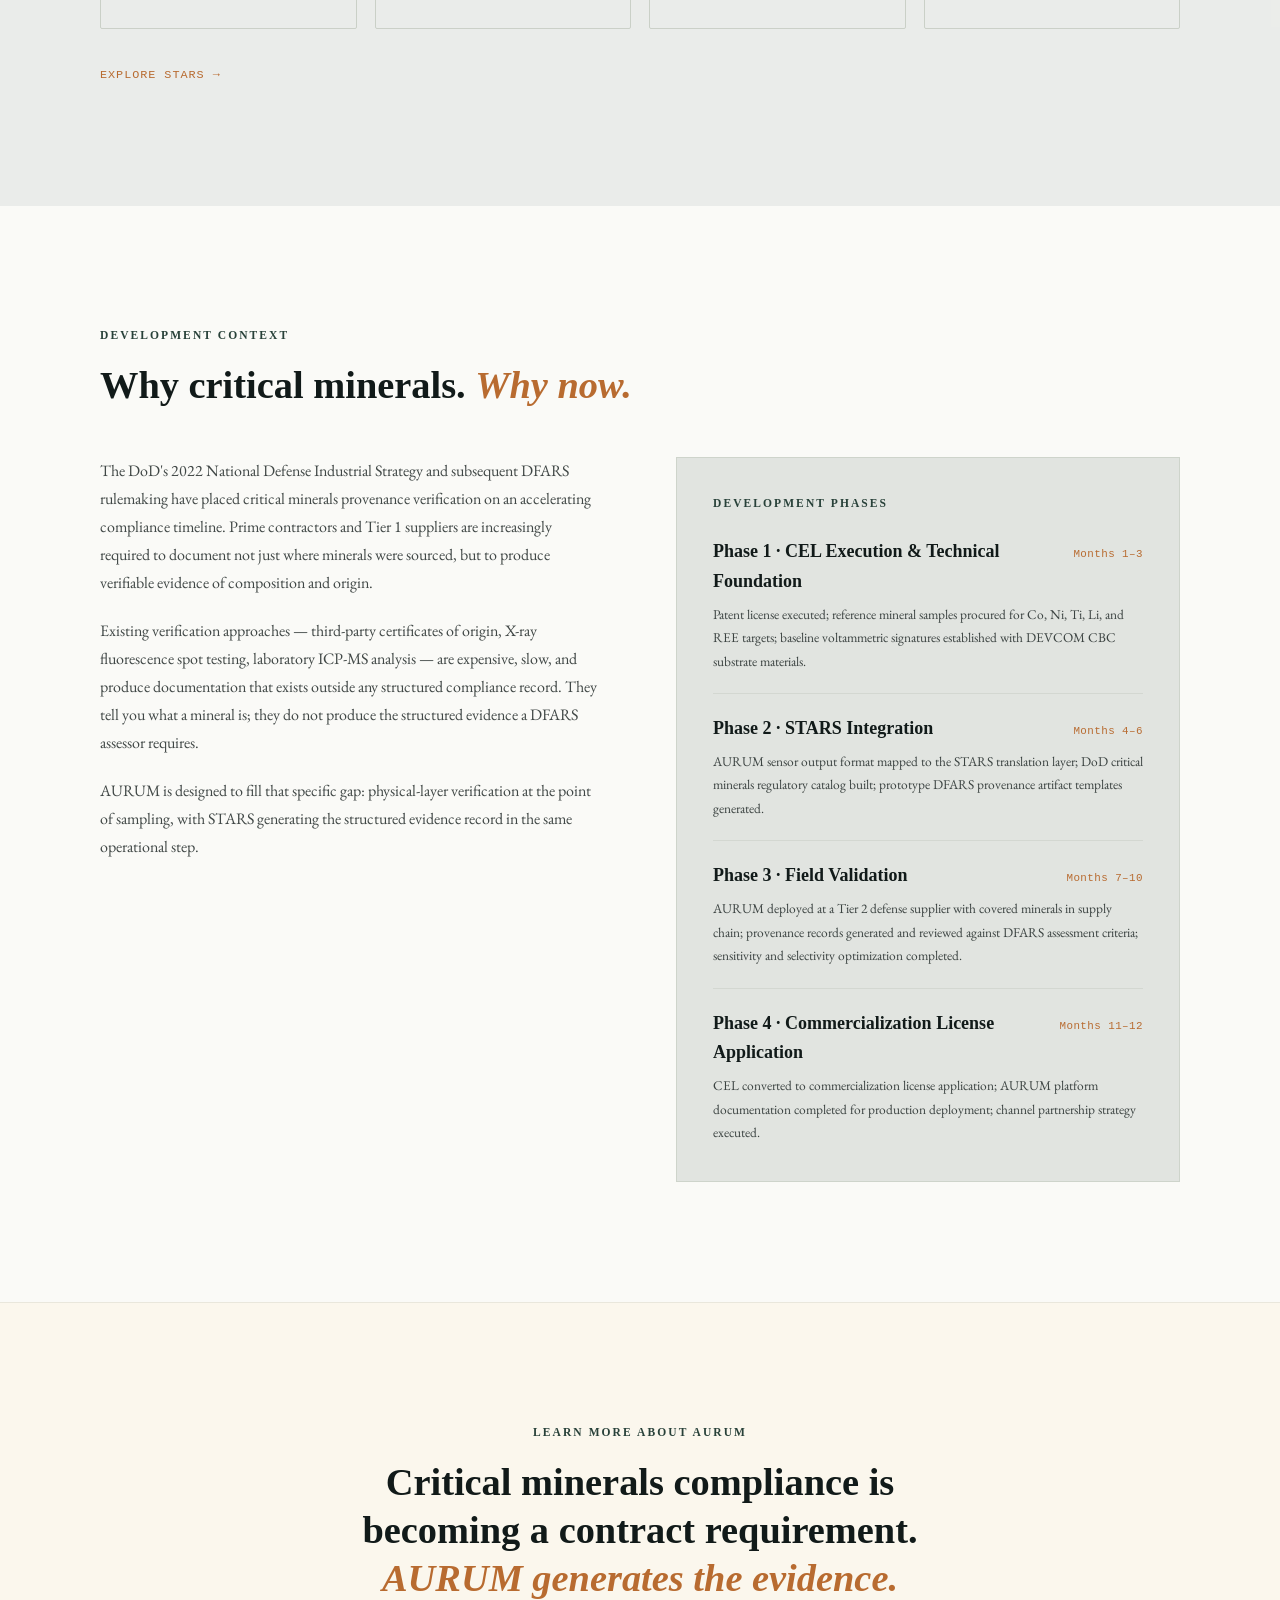
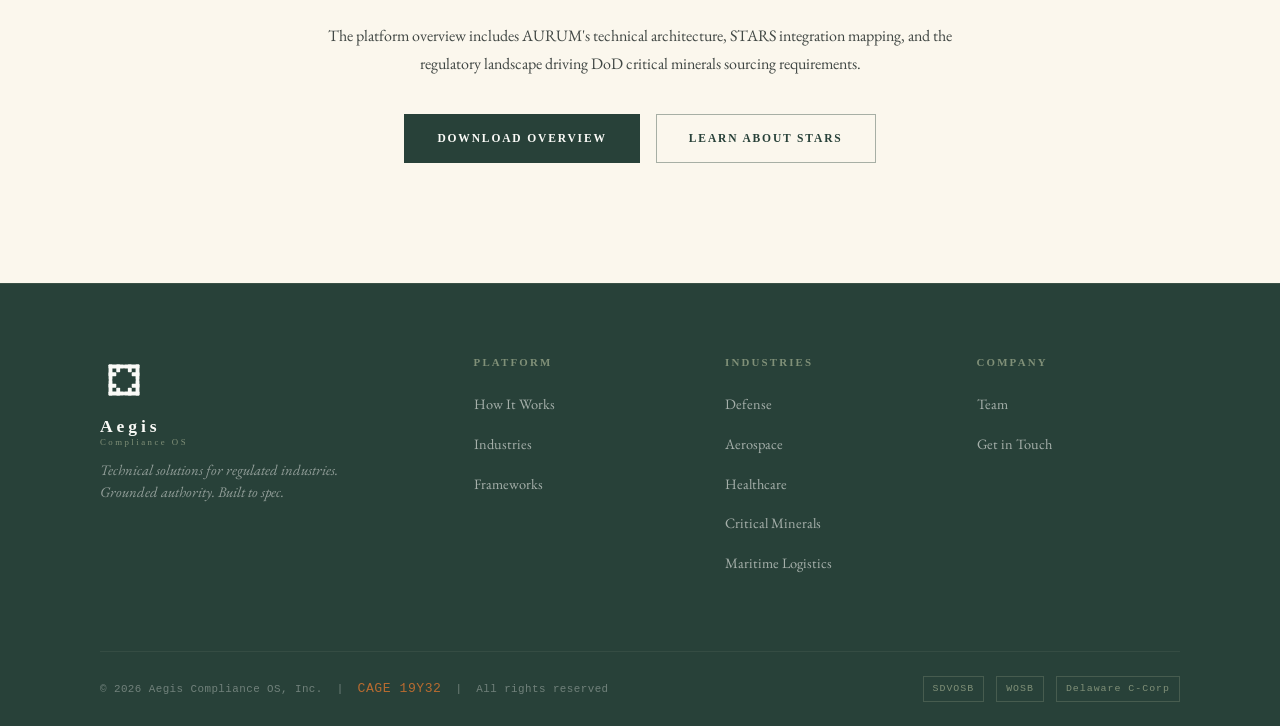
==== commit 8c770acf: "AURUM: mark DEVCOM CBC CEL as active Update license status wording from "application filed / pending" ====
--- a/pages/aurum.html
+++ b/pages/aurum.html
@@ -28,7 +28,7 @@
           <a href="contact.html" class="btn-ghost">Get in Touch</a>
         </div>
         <p class="mono" style="font-size:0.66rem;letter-spacing:0.05em;color:var(--wasabi);margin-top:32px;opacity:0.8;">
-          MXene Technology: US 12,132,210 · DEVCOM Chemical and Biological Center · Application Filed Under TechLink Defense Patent Holiday Program
+          MXene Technology: US 12,132,210 · DEVCOM Chemical and Biological Center · Commercial Evaluation License Active · TechLink Defense Patent Holiday Program
         </p>
       </div>
     </section>
@@ -40,7 +40,7 @@
         <div class="grid-2" style="grid-template-columns:repeat(4,1fr);gap:28px;">
           <div style="display:flex;gap:12px;align-items:flex-start;">
             <span style="color:var(--earth);font-size:1.1rem;line-height:1;">·</span>
-            <span class="body-text" style="font-size:0.86rem;margin:0;">Patent License Application Filed — <span class="mono" style="color:var(--khaki);font-size:0.8rem;">US 12,132,210</span></span>
+            <span class="body-text" style="font-size:0.86rem;margin:0;">Commercial Evaluation License Active — <span class="mono" style="color:var(--khaki);font-size:0.8rem;">US 12,132,210</span></span>
           </div>
           <div style="display:flex;gap:12px;align-items:flex-start;">
             <span style="color:var(--earth);font-size:1.1rem;line-height:1;">·</span>
@@ -86,7 +86,7 @@
             <div style="background:var(--noir);border:1px solid rgba(128,144,120,0.25);border-radius:2px;padding:32px;margin-bottom:24px;">
               <p class="eyebrow" style="margin-bottom:18px;">What Is a MXene?</p>
               <p class="body-text" style="font-size:0.88rem;margin-bottom:16px;">MXenes are two-dimensional transition metal carbides and nitrides — a class of material with exceptionally high electrical conductivity and tunable surface chemistry. First synthesized in 2011, MXenes have demonstrated strong performance as electrochemical sensing substrates due to their high surface area, low electrical resistance, and capacity for selective functionalization.</p>
-              <p class="body-text" style="font-size:0.88rem;margin:0;">The DEVCOM CBC patent (US 12,132,210) covers specific MXene-based electrocatalyst compositions and the methods for making and using them — including their application as selective electrochemical sensing surfaces for metal detection. DEVCOM CBC maintains its own MXene substrate synthesis capability, which supports the evaluation period under the patent license application. This makes the CBC license self-sufficient and independent of any separate synthesis patent.</p>
+              <p class="body-text" style="font-size:0.88rem;margin:0;">The DEVCOM CBC patent (US 12,132,210) covers specific MXene-based electrocatalyst compositions and the methods for making and using them — including their application as selective electrochemical sensing surfaces for metal detection. DEVCOM CBC maintains its own MXene substrate synthesis capability, which supports the evaluation period under the active Commercial Evaluation License. This makes the CBC license self-sufficient and independent of any separate synthesis patent.</p>
             </div>
             <div style="background:rgba(184,107,48,0.12);border:1px solid rgba(184,107,48,0.35);border-radius:2px;padding:32px;">
               <p class="eyebrow" style="margin-bottom:14px;color:var(--earth);">Why MXene for Minerals</p>
--- a/css/kanea.css
+++ b/css/kanea.css
@@ -473,3 +473,21 @@
 .main-content [style*="--warm-white"] { color: var(--noir) !important; }
 .main-content [style*="--khaki"]      { color: var(--earth) !important; }
 .main-content [style*="250,250,247"]  { color: var(--noir) !important; }
+
+/* Brand rule: the darkest tones (--noir, --emerald) are FONT colors only —
+   never block backgrounds in page content. Several content blocks/sections
+   still set dark inline backgrounds left over from the old dark theme; on the
+   light theme their (now-dark) text becomes invisible. Flip those dark blocks
+   to light brand surfaces so the dark text reads. Cool green wash for emerald
+   feature bands, warm khaki wash for noir callouts/cards — preserving the
+   original two-tone hierarchy in a light register. Nav + footer keep their
+   emerald background because they live outside .main-content. */
+.main-content [style*="background:var(--emerald)"] { background: rgba(40,65,57,0.07) !important; }
+.main-content [style*="background:var(--noir)"]    { background: rgba(248,215,148,0.10) !important; }
+
+/* Tags read as pale khaki on the old dark bg; use the darkest brand tone for
+   the text on the light theme so framework labels are clearly legible. */
+.main-content .tag {
+  color: var(--noir);
+  border-color: rgba(184,107,48,0.4);
+}
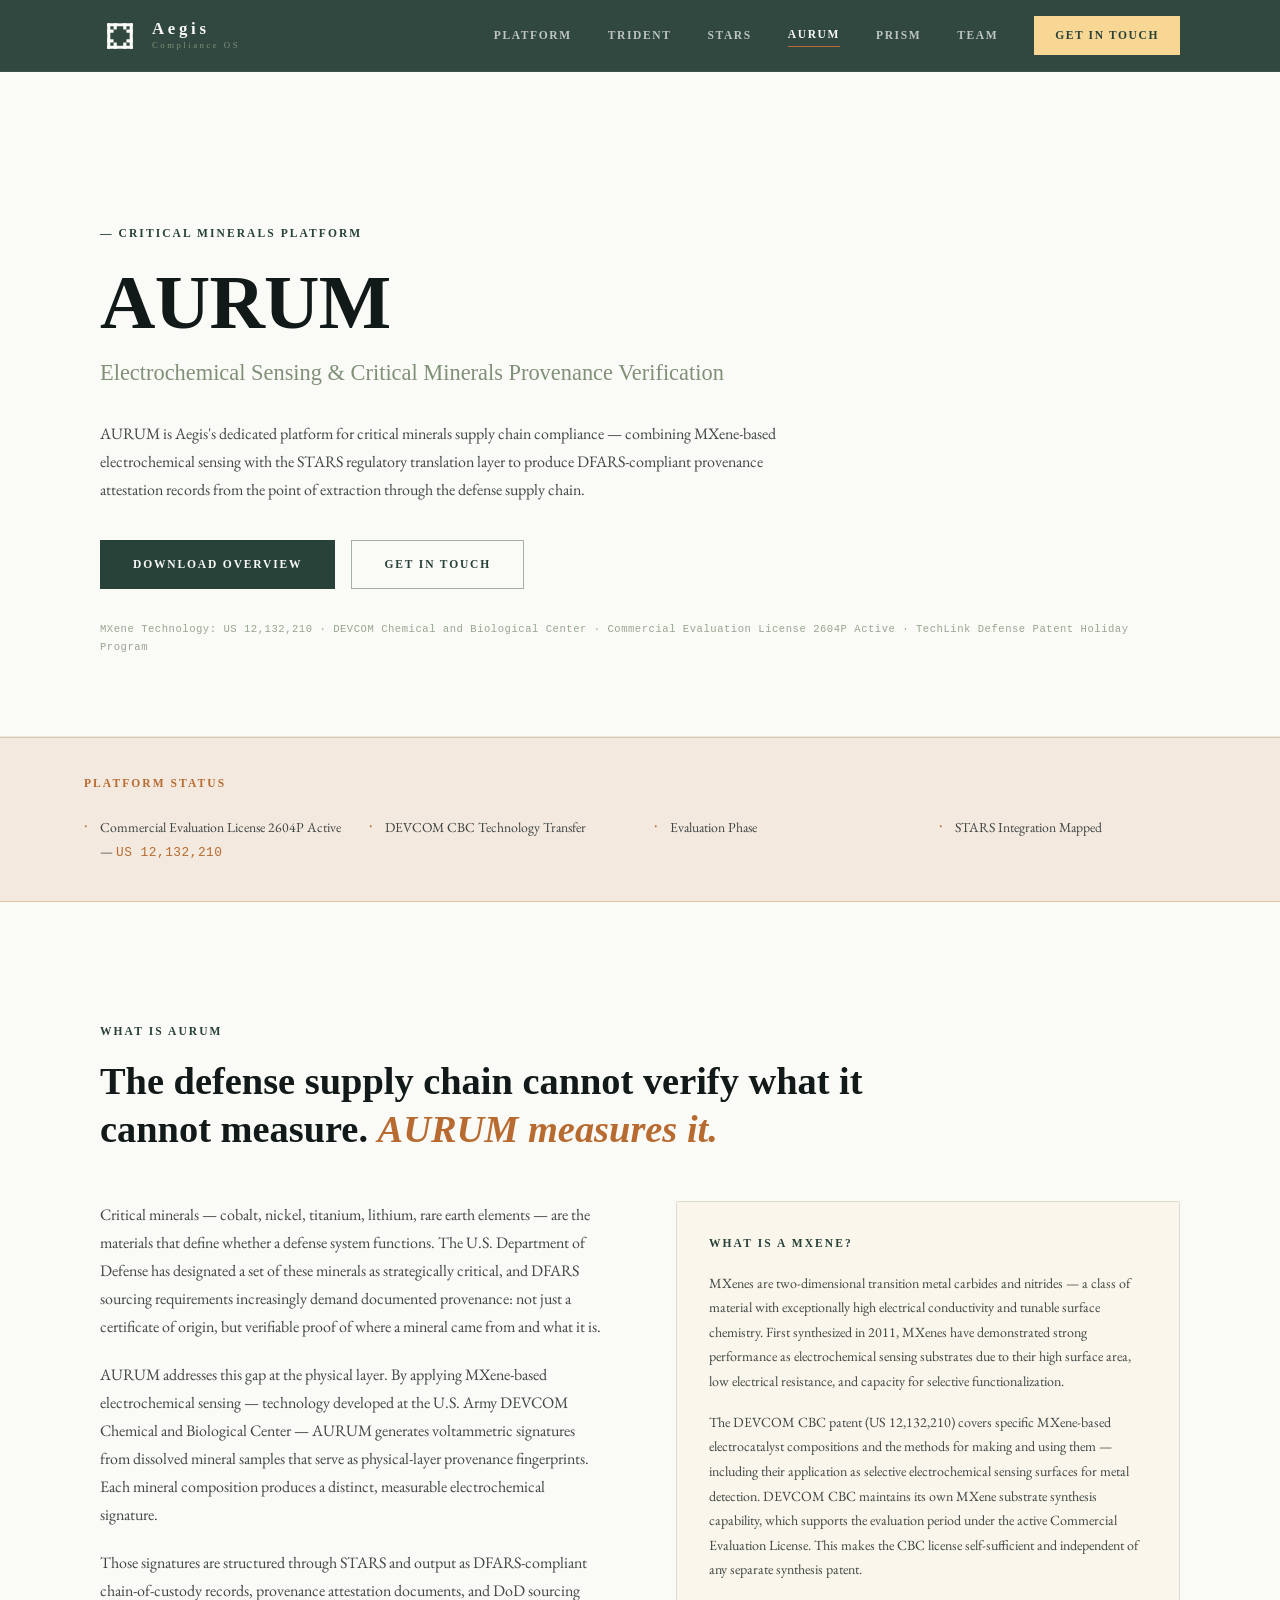
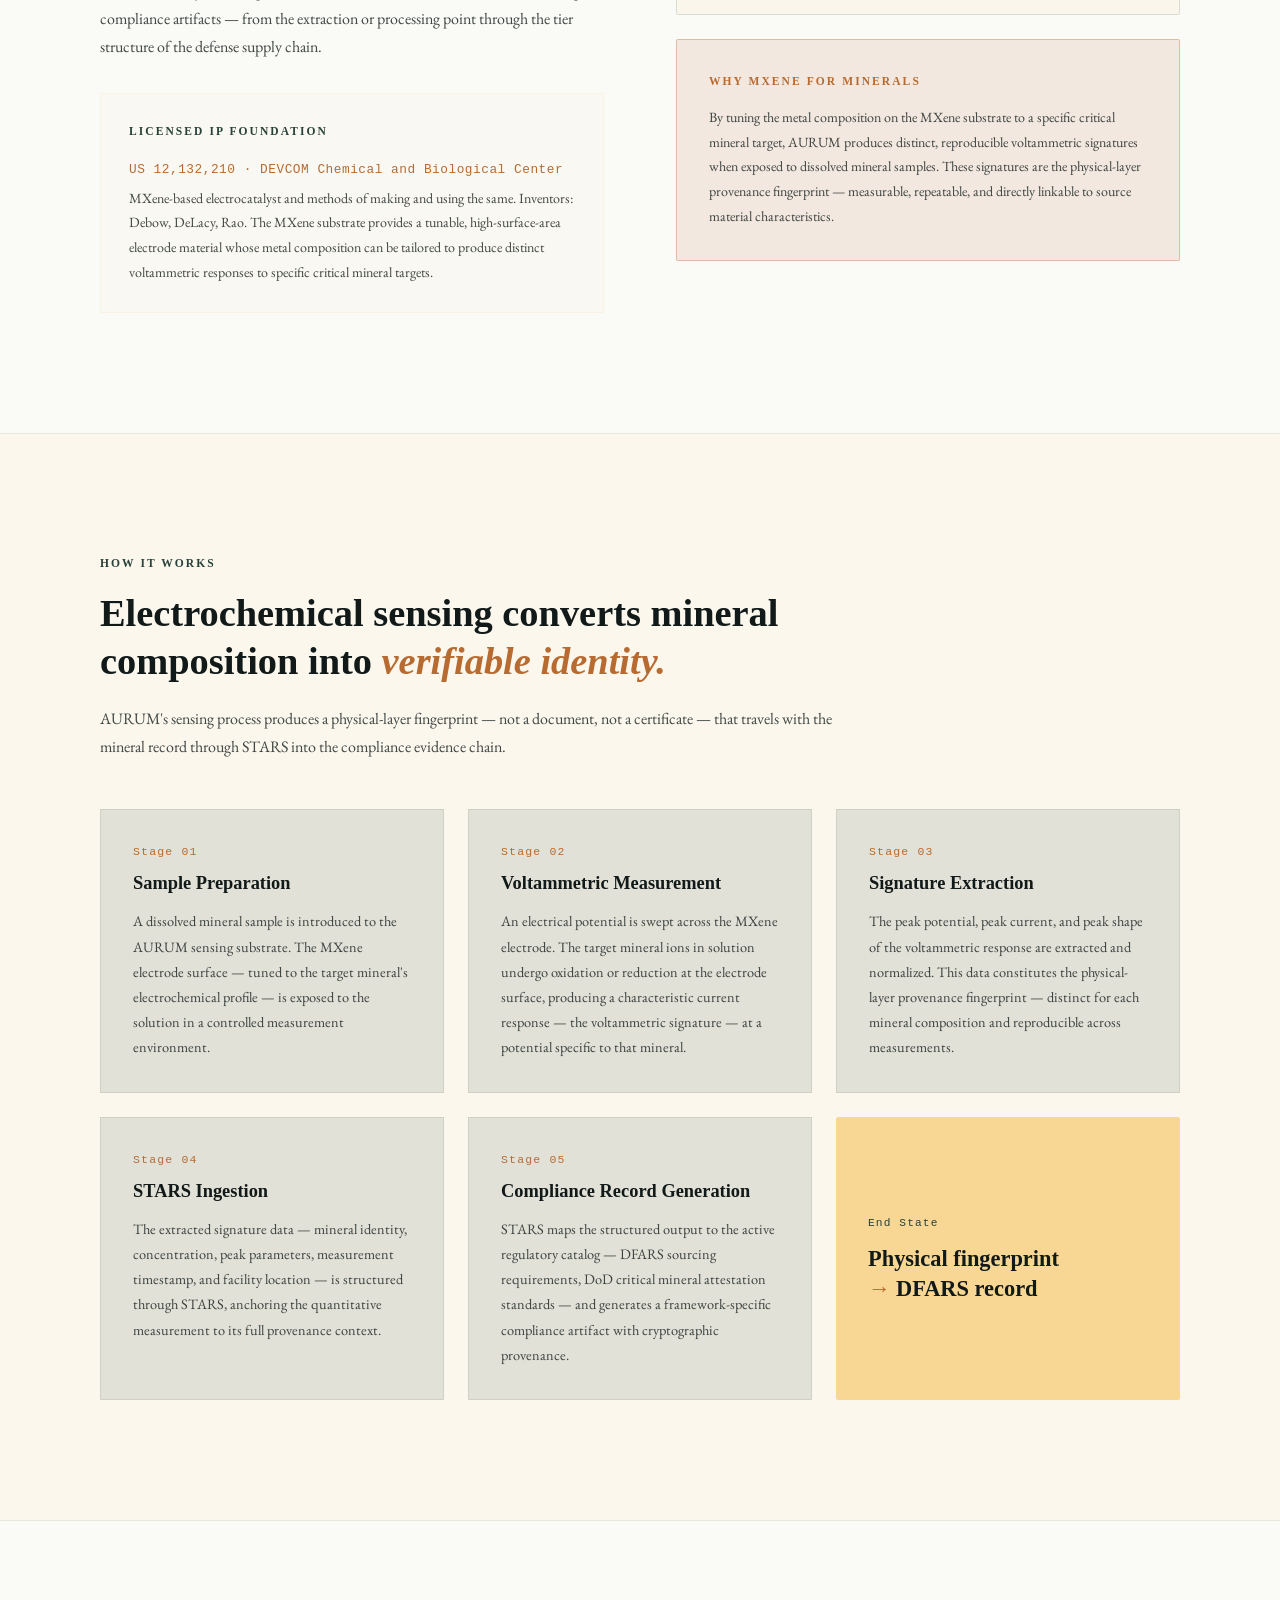
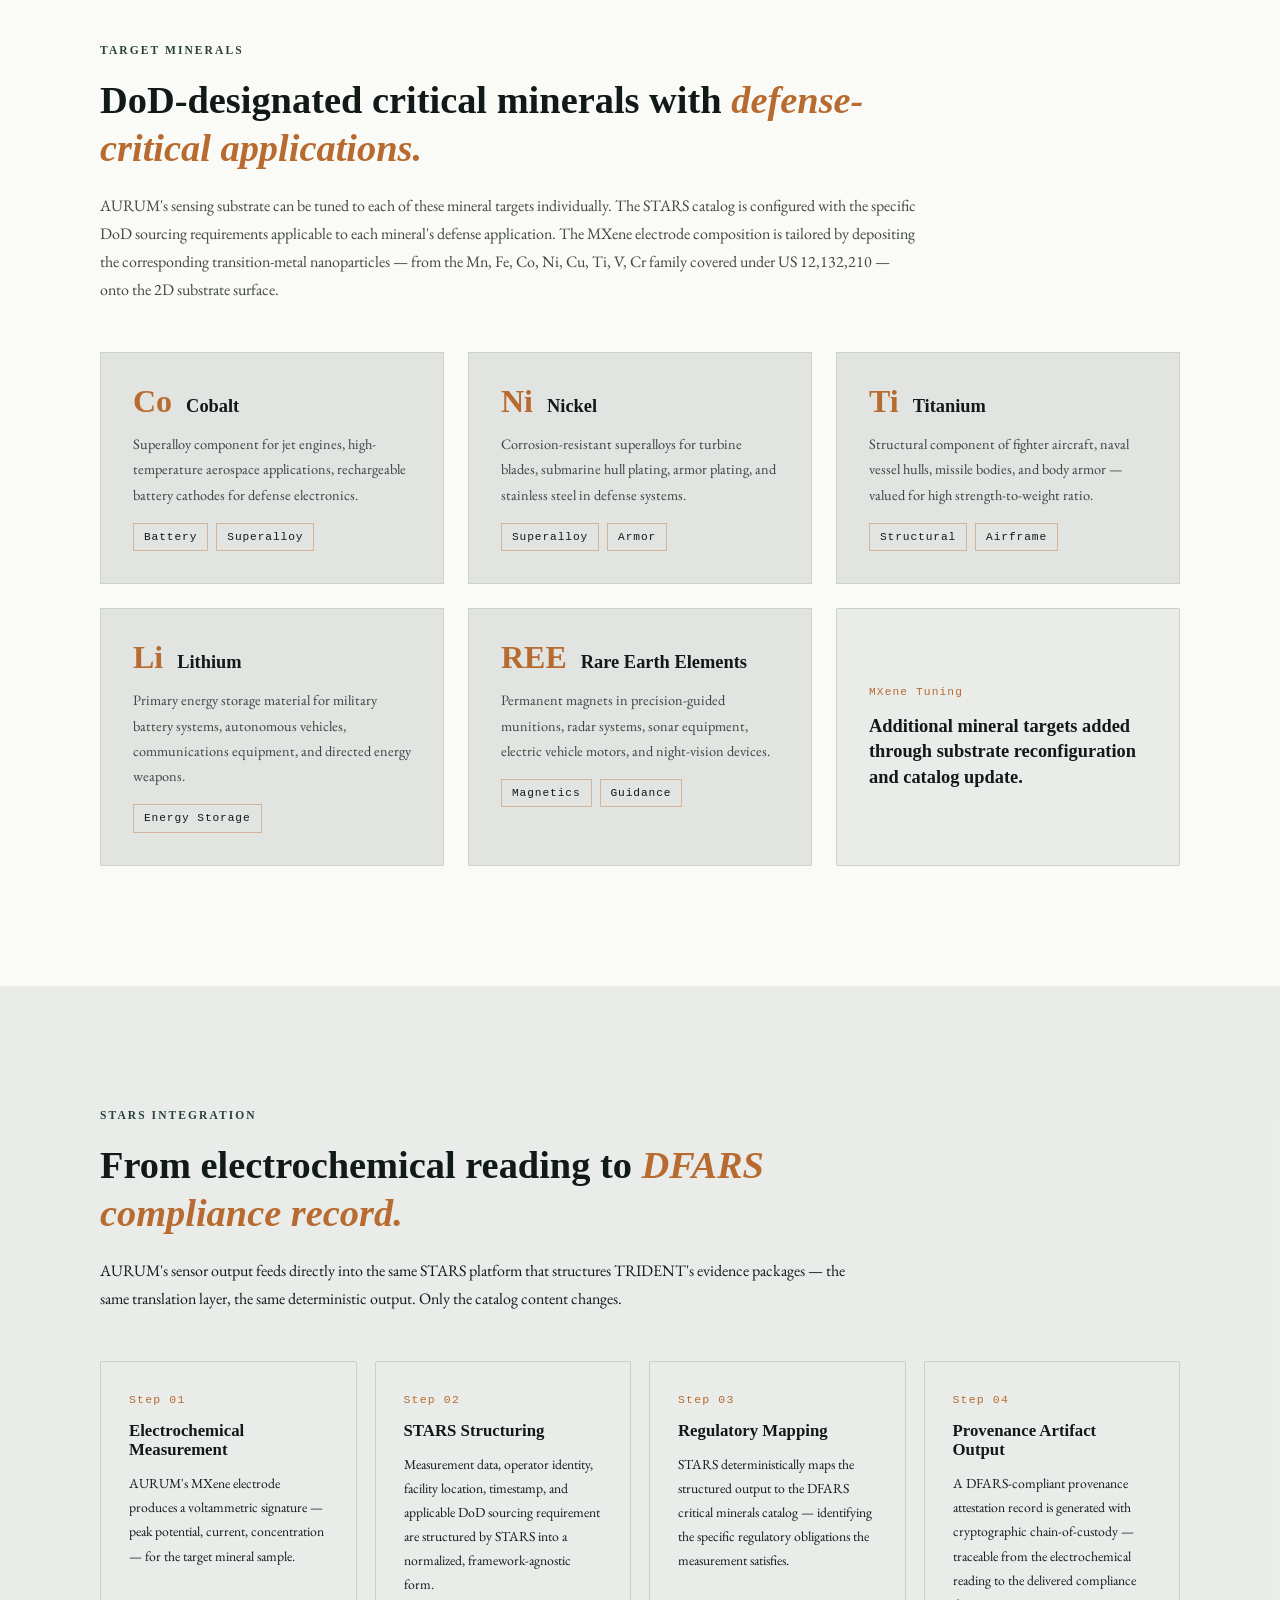
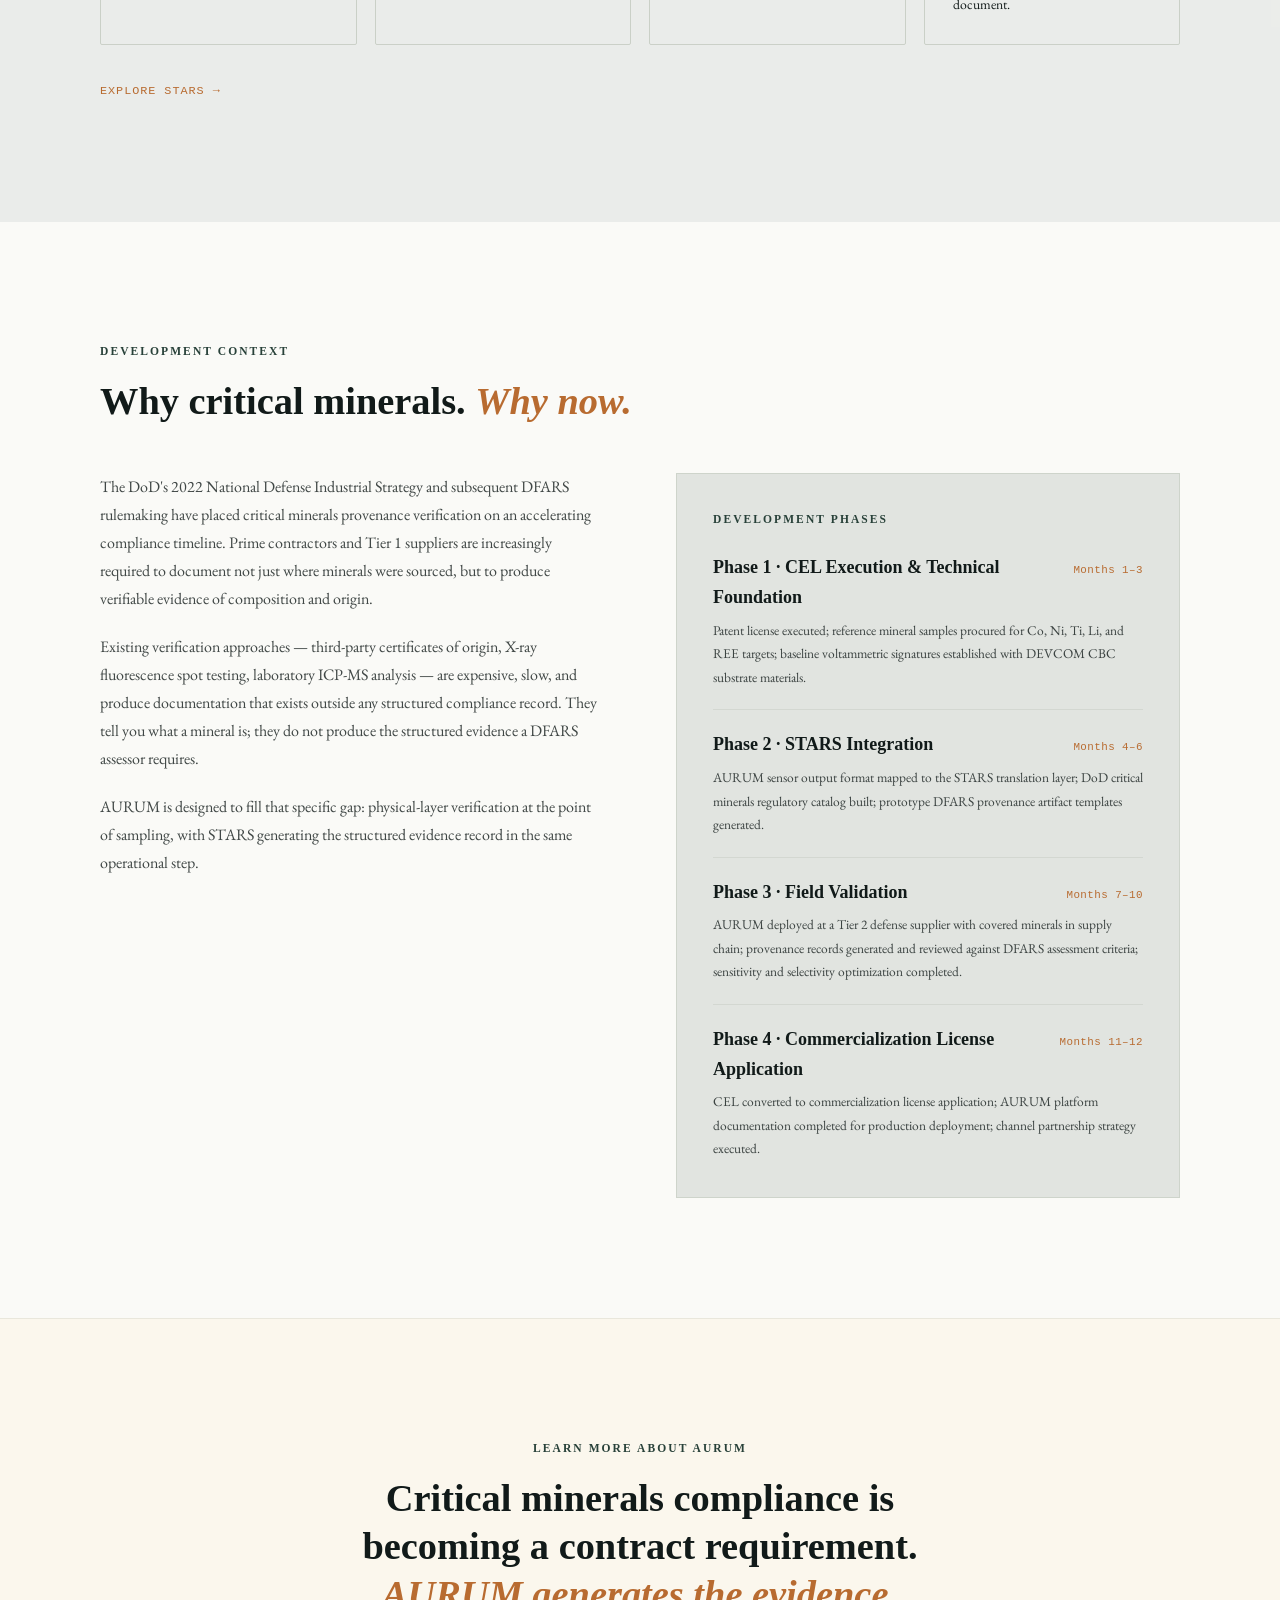
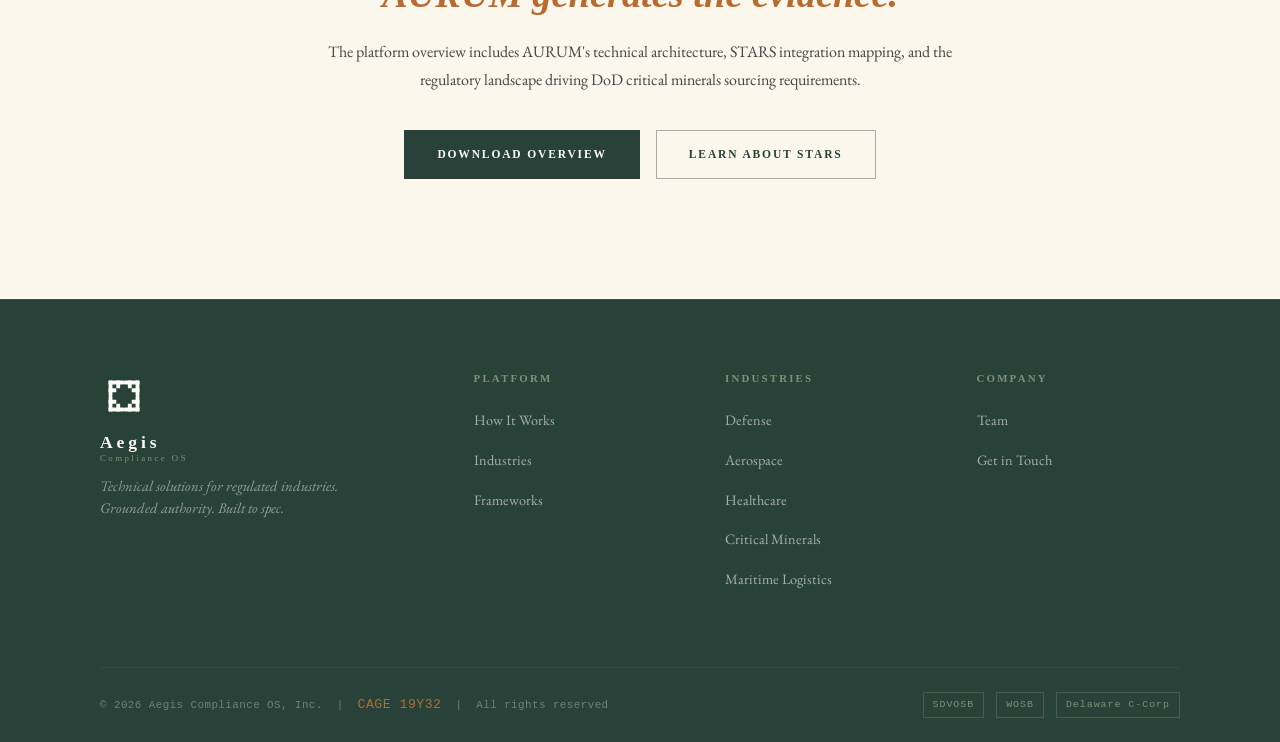
==== commit 3a0f2867: "AURUM: add DEVCOM CBC CEL reference number (2604P) Label the active Commercial Evaluation License wi" ====
--- a/pages/aurum.html
+++ b/pages/aurum.html
@@ -28,7 +28,7 @@
           <a href="contact.html" class="btn-ghost">Get in Touch</a>
         </div>
         <p class="mono" style="font-size:0.66rem;letter-spacing:0.05em;color:var(--wasabi);margin-top:32px;opacity:0.8;">
-          MXene Technology: US 12,132,210 · DEVCOM Chemical and Biological Center · Commercial Evaluation License Active · TechLink Defense Patent Holiday Program
+          MXene Technology: US 12,132,210 · DEVCOM Chemical and Biological Center · Commercial Evaluation License 2604P Active · TechLink Defense Patent Holiday Program
         </p>
       </div>
     </section>
@@ -40,7 +40,7 @@
         <div class="grid-2" style="grid-template-columns:repeat(4,1fr);gap:28px;">
           <div style="display:flex;gap:12px;align-items:flex-start;">
             <span style="color:var(--earth);font-size:1.1rem;line-height:1;">·</span>
-            <span class="body-text" style="font-size:0.86rem;margin:0;">Commercial Evaluation License Active — <span class="mono" style="color:var(--khaki);font-size:0.8rem;">US 12,132,210</span></span>
+            <span class="body-text" style="font-size:0.86rem;margin:0;">Commercial Evaluation License 2604P Active — <span class="mono" style="color:var(--khaki);font-size:0.8rem;">US 12,132,210</span></span>
           </div>
           <div style="display:flex;gap:12px;align-items:flex-start;">
             <span style="color:var(--earth);font-size:1.1rem;line-height:1;">·</span>
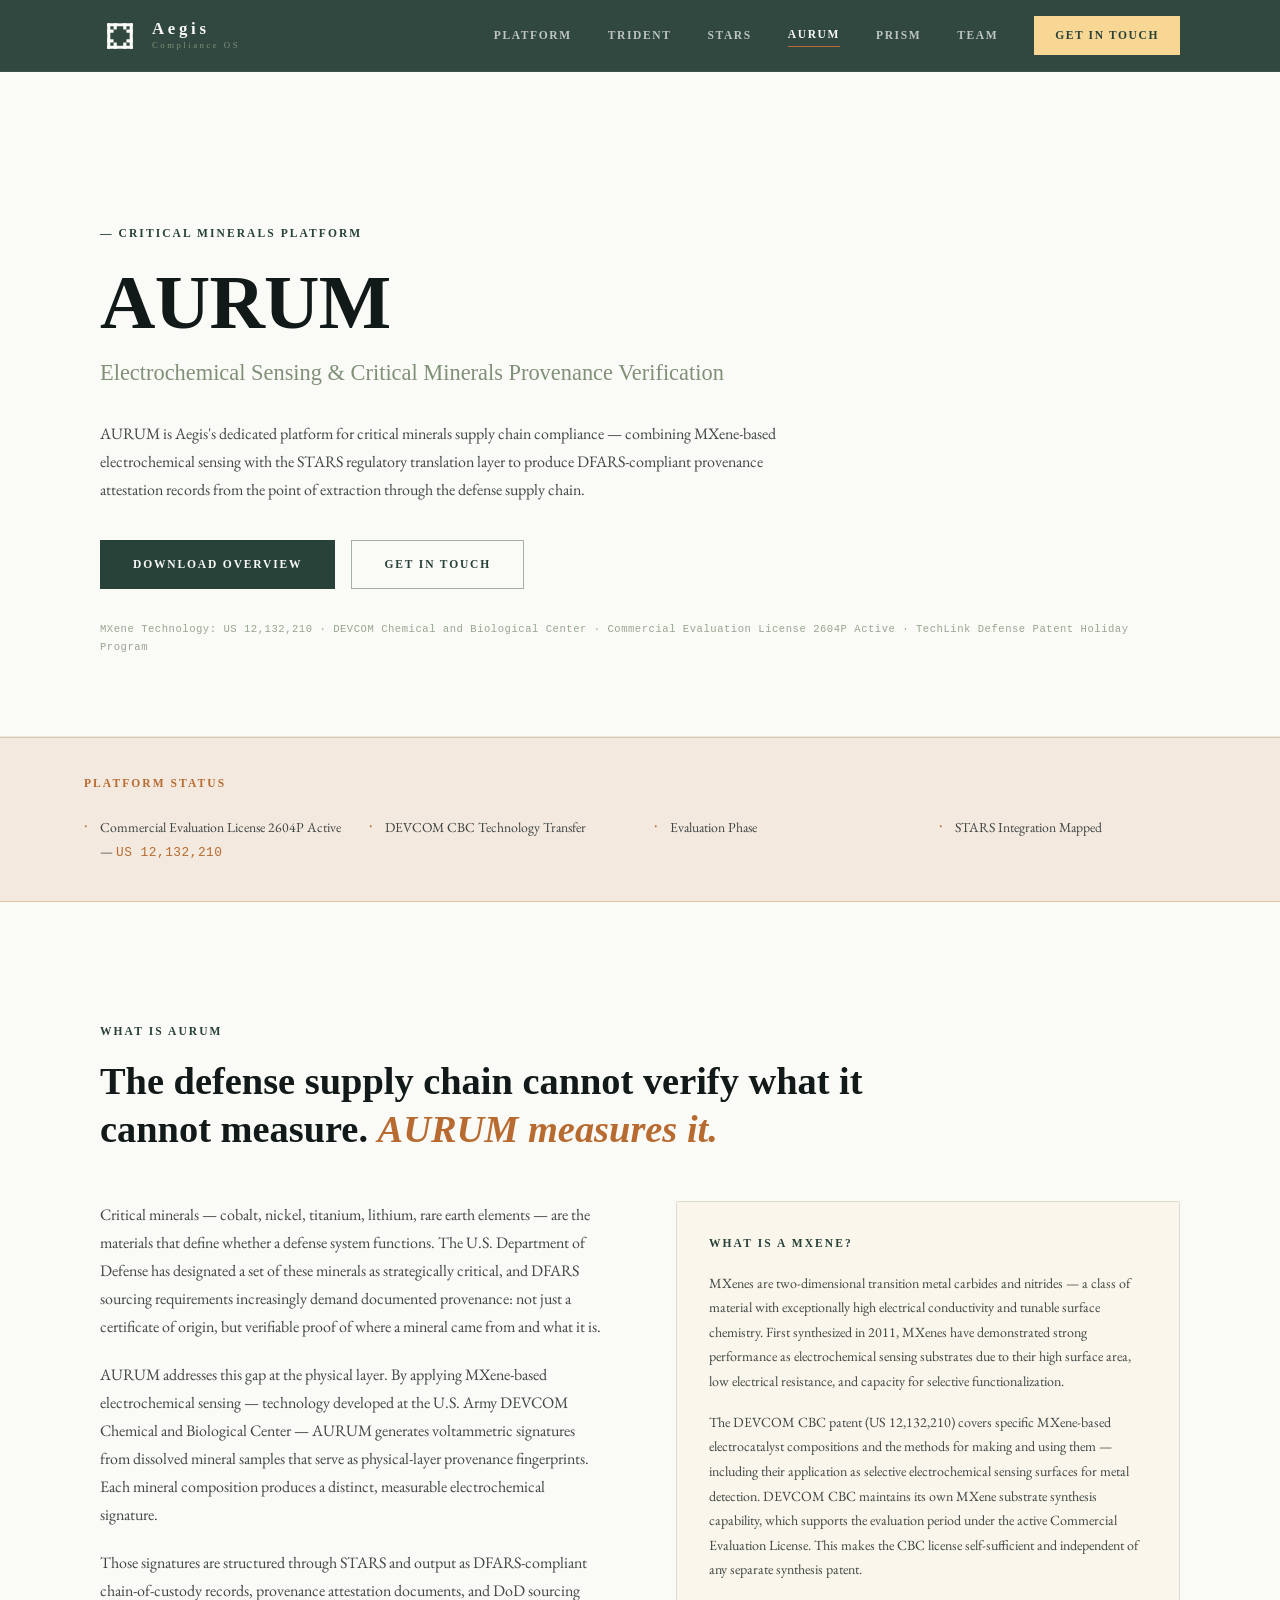
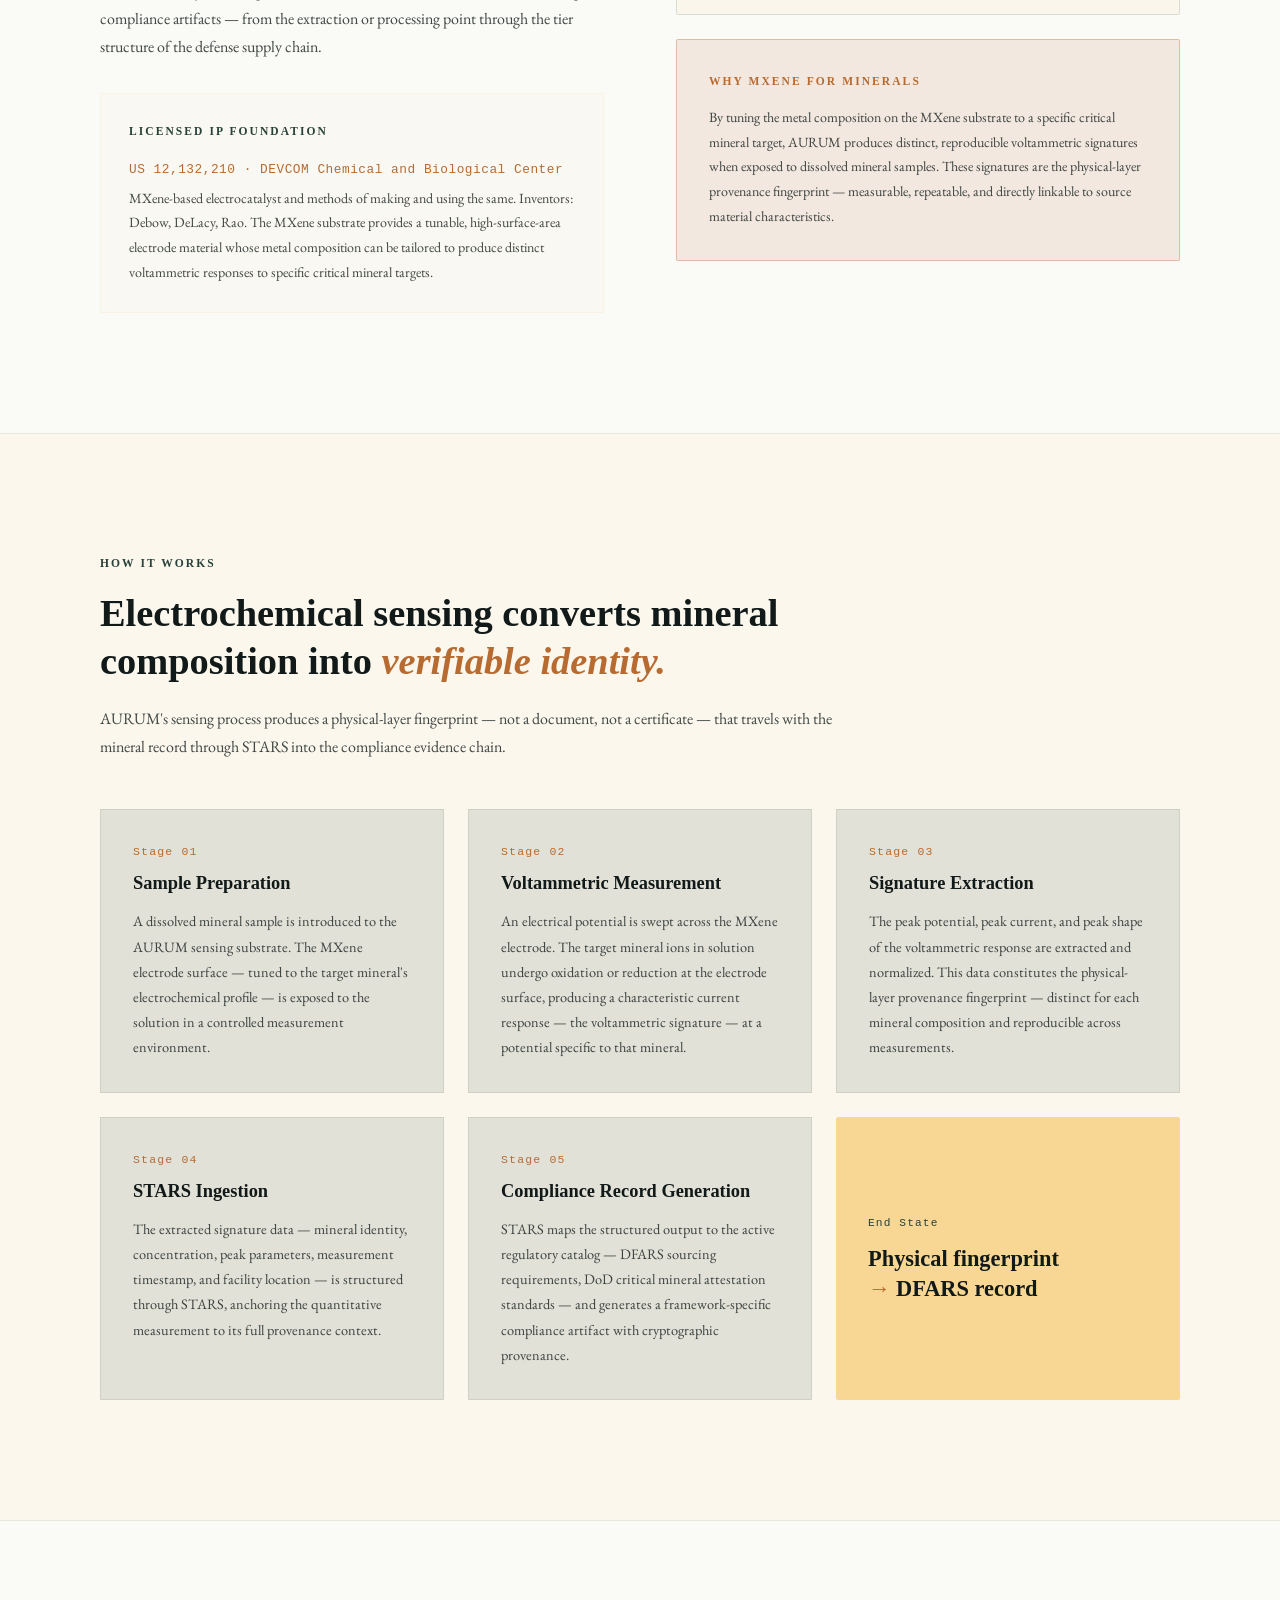
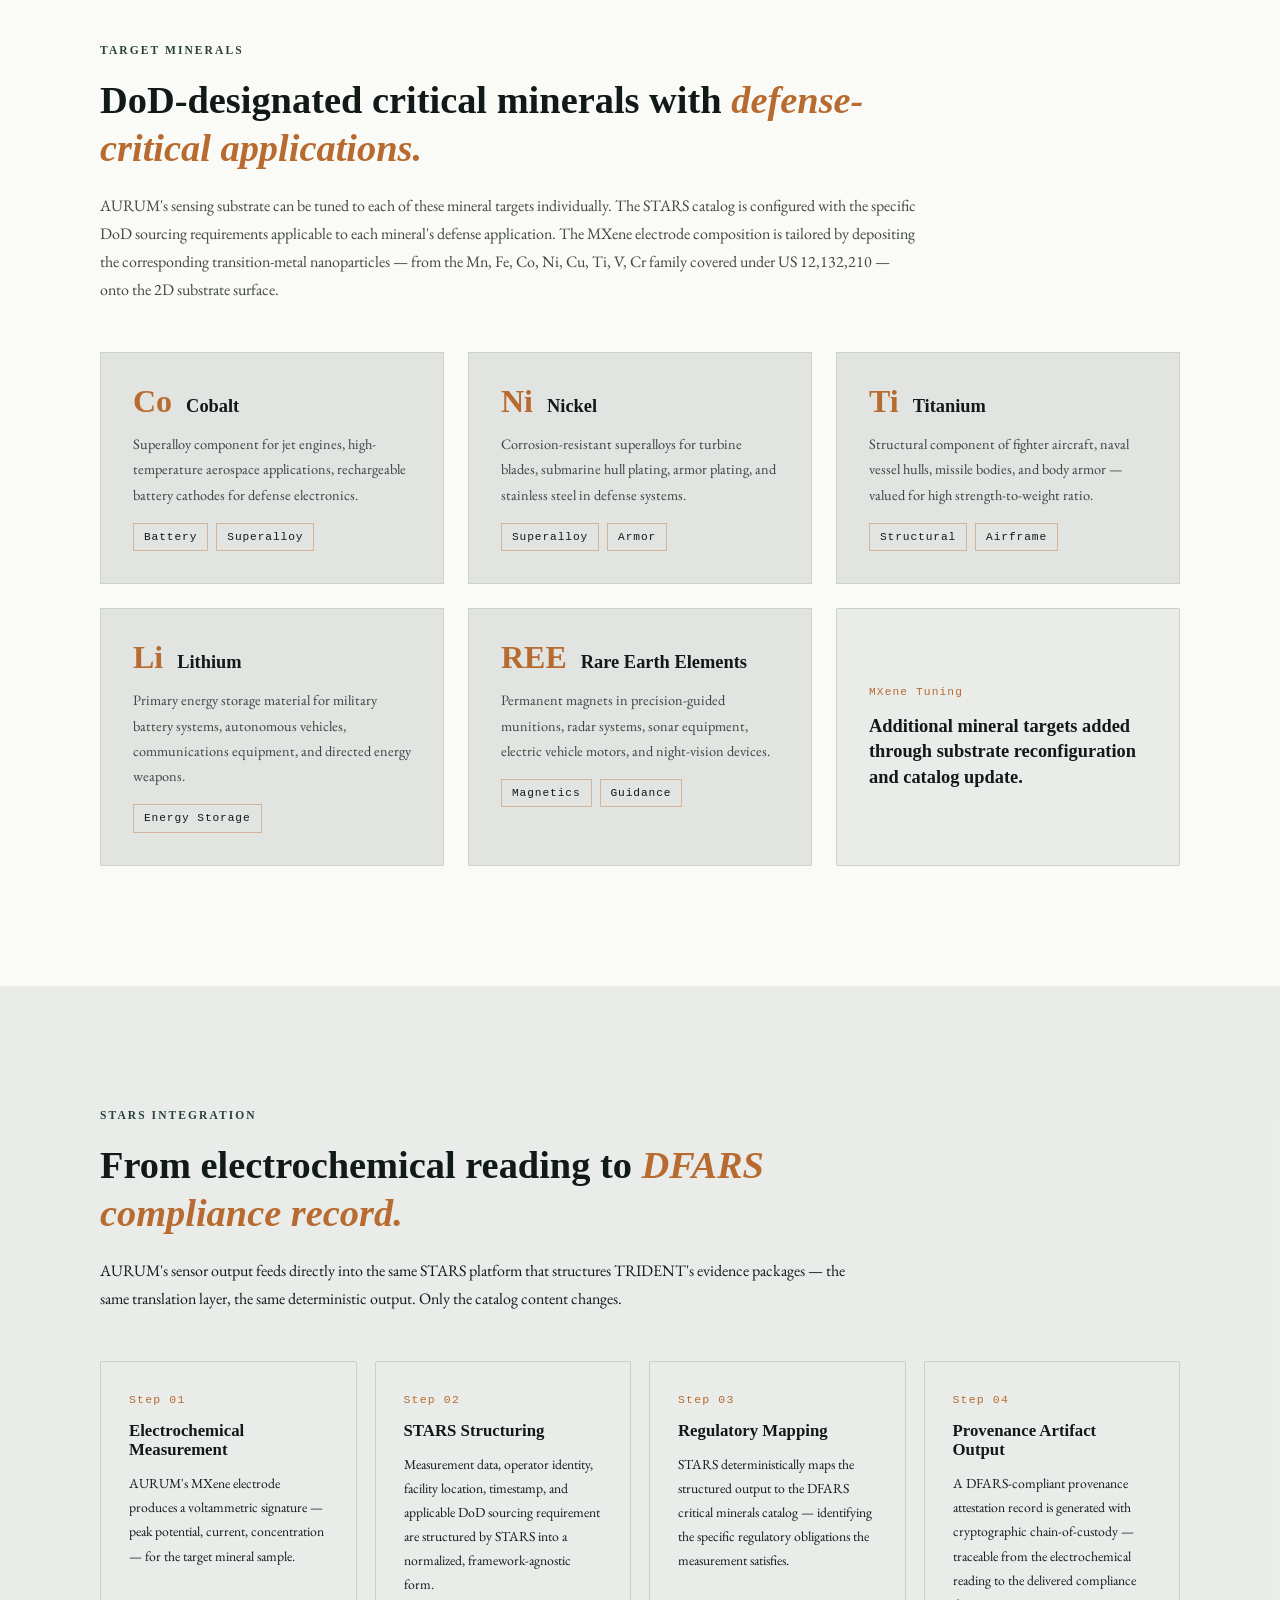
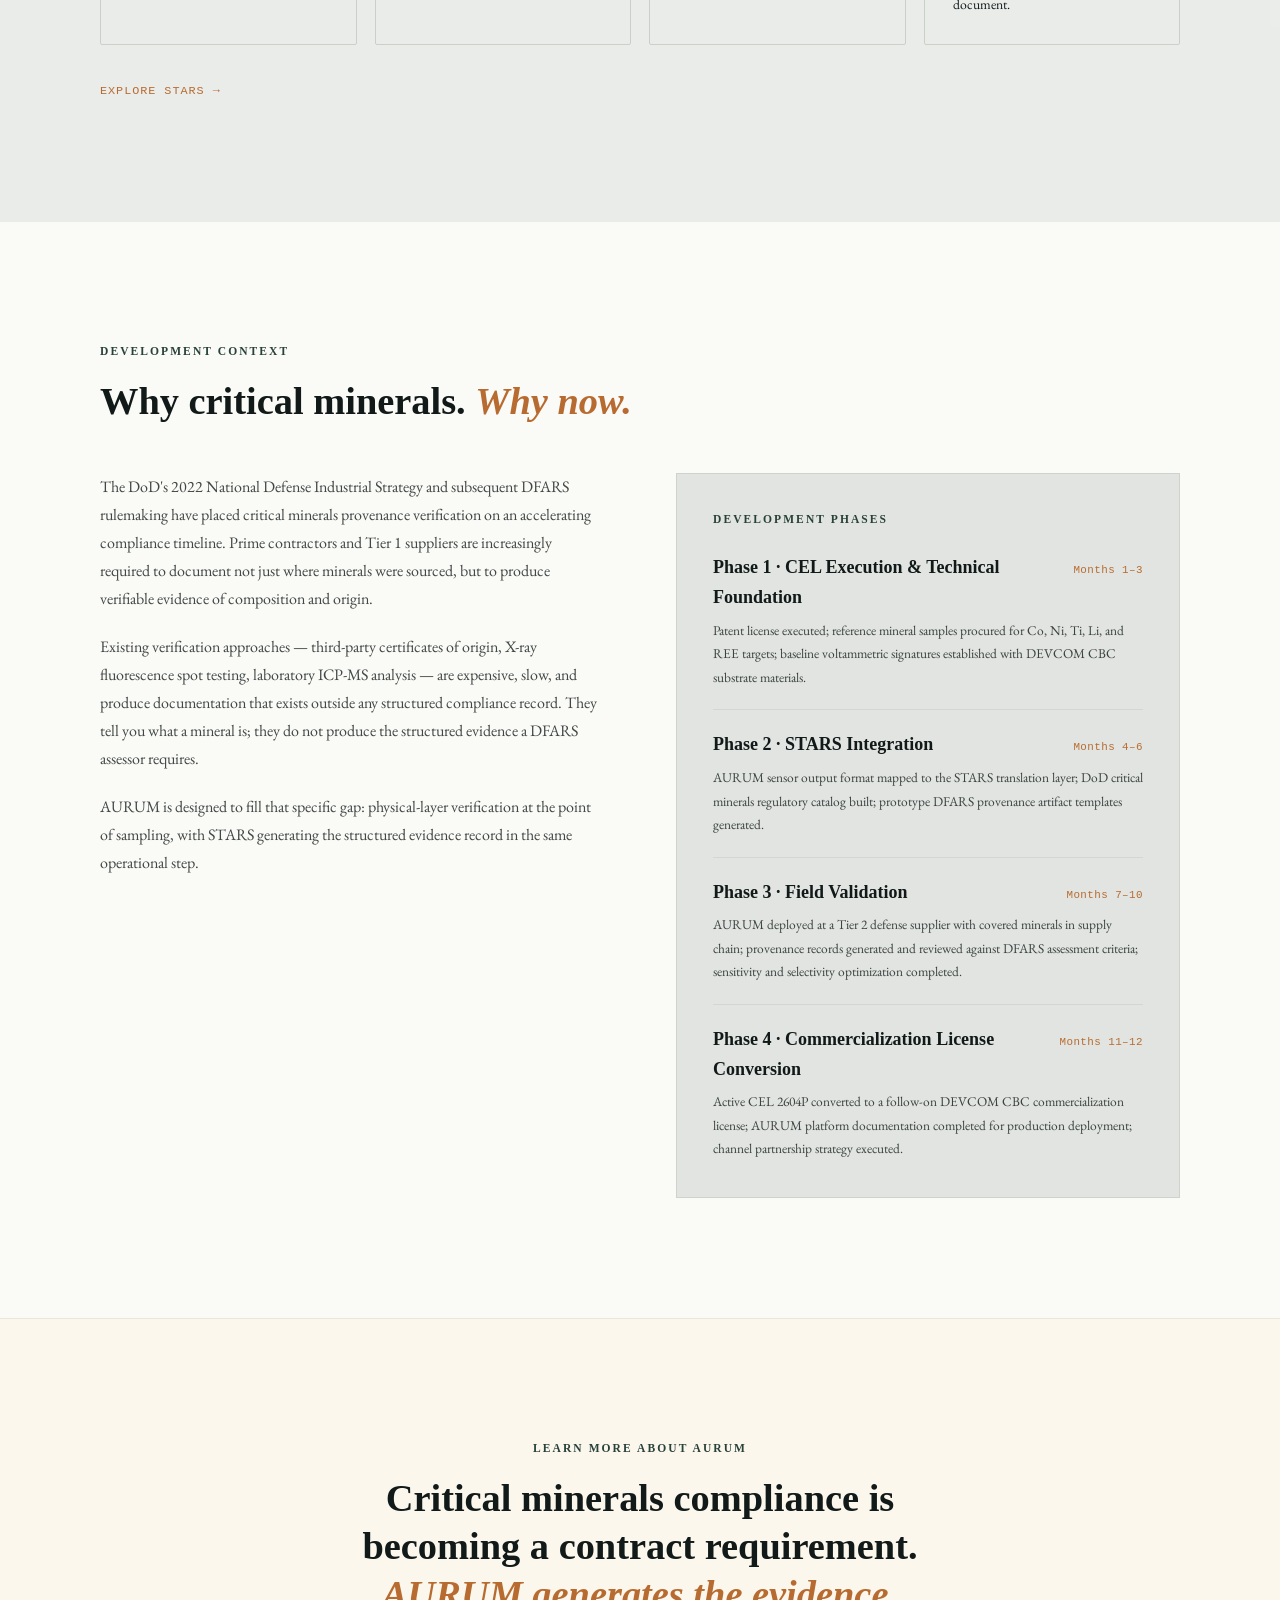
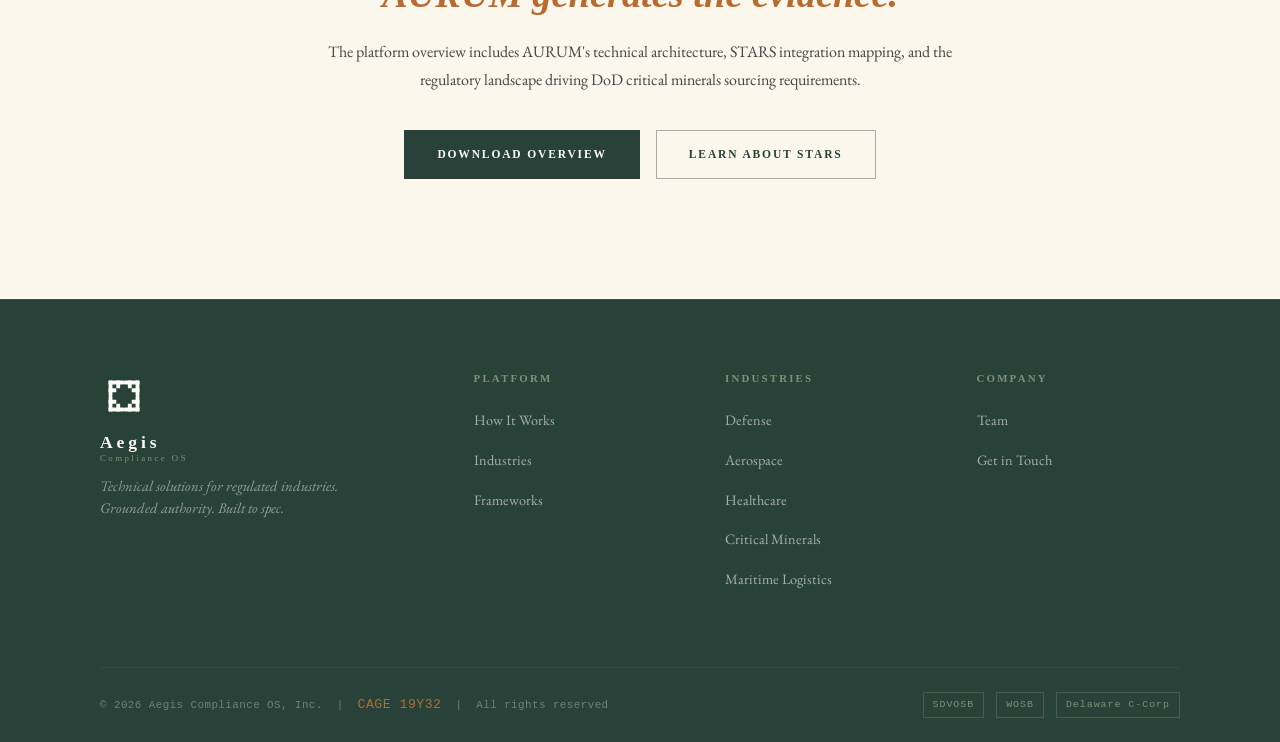
==== commit ecf9cabd: "AURUM: reword roadmap Phase 4 for active CEL 2604P Phase 4 now reflects converting the executed CEL " ====
--- a/pages/aurum.html
+++ b/pages/aurum.html
@@ -291,10 +291,10 @@
               </div>
               <div style="padding-top:20px;">
                 <div style="display:flex;justify-content:space-between;align-items:baseline;margin-bottom:6px;">
-                  <strong style="color:var(--warm-white);font-family:var(--font-display);">Phase 4 · Commercialization License Application</strong>
+                  <strong style="color:var(--warm-white);font-family:var(--font-display);">Phase 4 · Commercialization License Conversion</strong>
                   <span class="mono" style="font-size:0.68rem;color:var(--khaki);white-space:nowrap;">Months 11–12</span>
                 </div>
-                <p class="body-text" style="font-size:0.84rem;margin:0;">CEL converted to commercialization license application; AURUM platform documentation completed for production deployment; channel partnership strategy executed.</p>
+                <p class="body-text" style="font-size:0.84rem;margin:0;">Active CEL 2604P converted to a follow-on DEVCOM CBC commercialization license; AURUM platform documentation completed for production deployment; channel partnership strategy executed.</p>
               </div>
             </div>
           </div>
